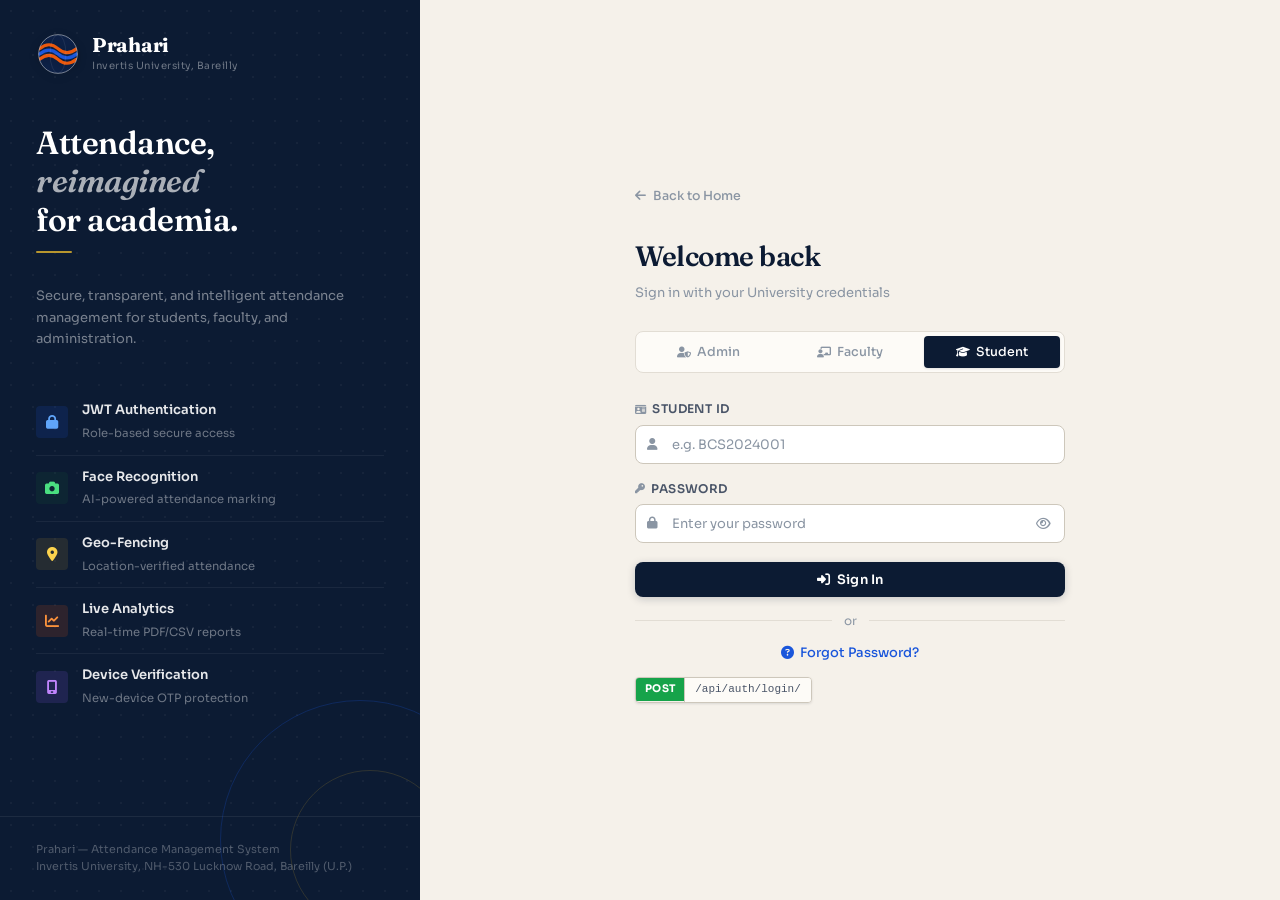
==== Frontend/admin.html @ 83390206 "updating student enroll subject" ====
<!DOCTYPE html>
<html lang="en">
<head>
<meta charset="UTF-8">
<meta name="viewport" content="width=device-width, initial-scale=1.0">
<title>Admin — Prahari | Invertis University</title>
<link rel="stylesheet" href="styles.css">
<link rel="stylesheet" href="https://cdnjs.cloudflare.com/ajax/libs/font-awesome/6.5.1/css/all.min.css">
<style>
/* ── Action buttons in table ── */
.act-btn{padding:5px 10px;border-radius:5px;font-size:11.5px;font-family:'Sora',sans-serif;font-weight:600;cursor:pointer;display:inline-flex;align-items:center;gap:4px;border:1px solid transparent;transition:all .15s;}
.act-view {background:#EFF6FF;color:#1A56DB;border-color:#BFDBFE;}
.act-view:hover{background:#DBEAFE;}
.act-edit {background:#F0FDF4;color:#166534;border-color:#BBF7D0;}
.act-edit:hover{background:#DCFCE7;}
.act-del  {background:#FEF2F2;color:#C53030;border-color:#FECACA;}
.act-del:hover{background:#FEE2E2;}
.acts{display:flex;gap:5px;white-space:nowrap;}

/* ── Modal overlay ── */
.modal-overlay{position:fixed;inset:0;background:rgba(12,27,51,.45);backdrop-filter:blur(4px);z-index:1000;display:none;align-items:center;justify-content:center;padding:20px;animation:mo-in .2s ease;}
.modal-overlay.open{display:flex;}
@keyframes mo-in{from{opacity:0;}to{opacity:1;}}
.modal{background:#fff;border-radius:16px;width:100%;max-width:560px;max-height:88vh;overflow-y:auto;box-shadow:0 24px 80px rgba(12,27,51,.2);animation:m-in .25s cubic-bezier(.16,1,.3,1);}
@keyframes m-in{from{opacity:0;transform:scale(.94) translateY(12px);}to{opacity:1;transform:none;}}
.modal-head{padding:20px 24px 16px;border-bottom:1px solid #E2DDD4;display:flex;align-items:center;justify-content:space-between;position:sticky;top:0;background:#fff;z-index:1;border-radius:16px 16px 0 0;}
.modal-title{font-family:'Fraunces',serif;font-size:18px;font-weight:600;color:#0C1B33;letter-spacing:-.3px;display:flex;align-items:center;gap:8px;}
.modal-title i{font-size:15px;}
.modal-close{width:32px;height:32px;border-radius:50%;border:none;background:#F1F5F9;cursor:pointer;display:flex;align-items:center;justify-content:center;color:#64748B;font-size:13px;transition:all .15s;}
.modal-close:hover{background:#E2E8F0;color:#0C1B33;}
.modal-body{padding:20px 24px 24px;}

/* View info grid */
.info-grid{display:grid;grid-template-columns:1fr 1fr;gap:0;}
.info-field{padding:11px 0;border-bottom:1px solid #F1F5F9;}
.info-field:nth-child(odd){padding-right:16px;}
.info-field:nth-last-child(-n+2){border-bottom:none;}
.info-label{font-size:10.5px;text-transform:uppercase;letter-spacing:.5px;color:#8A95A3;font-weight:600;margin-bottom:3px;}
.info-value{font-size:13.5px;color:#0C1B33;font-weight:500;}

/* Edit form inside modal */
.modal .form-group{margin-bottom:13px;}
.modal label{font-size:11.5px;text-transform:uppercase;letter-spacing:.4px;color:#64748B;font-weight:600;margin-bottom:5px;display:flex;align-items:center;gap:5px;}
.modal label i{font-size:10px;color:#8A95A3;}
.modal input,.modal select,.modal textarea{width:100%;padding:9px 12px;border:1.5px solid #E2DDD4;border-radius:7px;font-family:'Sora',sans-serif;font-size:13px;color:#0C1B33;outline:none;transition:border-color .15s;}
.modal input:focus,.modal select:focus{border-color:#1A56DB;box-shadow:0 0 0 3px rgba(26,86,219,.07);}
.modal-footer{padding:14px 24px 20px;border-top:1px solid #E2DDD4;display:flex;justify-content:flex-end;gap:10px;}

/* Delete confirm modal */
.del-ico{width:52px;height:52px;border-radius:50%;background:#FEF2F2;display:flex;align-items:center;justify-content:center;font-size:22px;color:#C53030;margin:0 auto 14px;}

.pw-wrap { position:relative; display:flex; align-items:center; }
.pw-wrap input { flex:1; padding-right:40px !important; }
.pw-toggle {
  position:absolute; right:0; top:0; bottom:0;
  width:38px; border:none; background:transparent;
  cursor:pointer; color:#8A95A3; font-size:13px;
  display:flex; align-items:center; justify-content:center;
  transition:color .15s; border-radius:0 7px 7px 0;
}
.pw-toggle:hover { color:#1A56DB; background:rgba(26,86,219,.05); }
</style>

<style>
/* Teacher picker dropdown */
.teacher-picker-wrap { position:relative; }
.teacher-picker-wrap input { width:100%; }
.teacher-dropdown {
  position:absolute; top:calc(100% + 4px); left:0; right:0; z-index:9999;
  background:#fff; border:1.5px solid #1A56DB; border-radius:10px;
  box-shadow:0 8px 32px rgba(15,37,87,.18); max-height:240px;
  overflow-y:auto; display:none;
}
.teacher-dropdown.open { display:block; }
.teacher-dd-item {
  padding:10px 14px; cursor:pointer; display:flex; align-items:center;
  gap:10px; border-bottom:1px solid #F1F5F9; transition:background .12s;
}
.teacher-dd-item:last-child { border-bottom:none; }
.teacher-dd-item:hover { background:#EFF6FF; }
.teacher-dd-emp { font-size:10.5px; font-weight:700; color:#1A56DB;
  background:#EFF6FF; padding:2px 7px; border-radius:5px; white-space:nowrap; }
.teacher-dd-name { font-size:13px; font-weight:600; color:#0C1B33; }
.teacher-dd-dept { font-size:11px; color:#8A95A3; margin-top:1px; }
.teacher-dd-empty { padding:14px; text-align:center; font-size:12px; color:#8A95A3; }
.teacher-dd-search {
  padding:8px 12px; border-bottom:1.5px solid #E2E8F0; position:sticky; top:0; background:#fff;
}
.teacher-dd-search input {
  width:100%; padding:6px 10px; border:1.5px solid #E2E8F0; border-radius:6px;
  font-size:12px; outline:none; font-family:'Sora',sans-serif;
}
</style>
</head>
<body>
<div id="toast-container"></div>

<!-- ══════════ MODALS ══════════ -->

<!-- Student View Modal -->
<div class="modal-overlay" id="m-student-view">
  <div class="modal">
    <div class="modal-head">
      <div class="modal-title" style="color:#1A56DB;"><i class="fa-solid fa-graduation-cap"></i> Student Details</div>
      <button class="modal-close" onclick="closeModal('m-student-view')"><i class="fa-solid fa-xmark"></i></button>
    </div>
    <div class="modal-body">
      <div class="info-grid" id="sv-body"></div>
    </div>
  </div>
</div>

<!-- Student Edit Modal -->
<div class="modal-overlay" id="m-student-edit">
  <div class="modal" style="max-width:640px;">
    <div class="modal-head">
      <div class="modal-title" style="color:#166534;"><i class="fa-solid fa-pen-to-square"></i> Edit Student — <span id="se-id-display" style="font-family:'Sora',sans-serif;font-size:13px;font-weight:600;color:#64748B;"></span></div>
      <button class="modal-close" onclick="closeModal('m-student-edit')"><i class="fa-solid fa-xmark"></i></button>
    </div>
    <div class="modal-body">
      <input type="hidden" id="se-id">

      <!-- Section: Account -->
      <div style="font-size:10.5px;font-weight:700;text-transform:uppercase;letter-spacing:.8px;color:#8A95A3;margin-bottom:10px;padding-bottom:7px;border-bottom:1px solid #F1F5F9;display:flex;align-items:center;gap:7px;">
        <i class="fa-solid fa-lock" style="color:#1A56DB;"></i> Account Credentials
      </div>
      <div style="display:grid;grid-template-columns:1fr 1fr;gap:12px;margin-bottom:20px;">
        <div class="form-group" style="margin:0;">
          <label><i class="fa-solid fa-id-badge"></i> Student ID <span style="color:#C53030;font-size:10px;">(read-only)</span></label>
          <input type="text" id="se-sid-disp" disabled style="background:#F8F9FA;color:#8A95A3;cursor:not-allowed;">
        </div>
        <div class="form-group" style="margin:0;">
          <label><i class="fa-solid fa-key"></i> New Password <span style="color:#8A95A3;font-size:10px;">(leave blank to keep)</span></label>
          <div class="pw-wrap" id="pww-se-password"><input type="password" id="se-password" placeholder="Enter new password to change"><button type="button" class="pw-toggle" onclick="togglePw('se-password')" tabindex="-1" title="Show/hide password"><i class="fa-solid fa-eye" id="pwi-se-password"></i></button></div>
        </div>
        <div class="form-group" style="margin:0;">
          <label><i class="fa-solid fa-hashtag"></i> Enrollment Number <span style="font-size:10px;color:#8A95A3;font-weight:400;">(auto)</span></label>
          <input type="text" id="se-enroll" readonly style="background:#F1F5F9;color:#64748B;cursor:not-allowed;border-color:#E2E8F0;" title="Yeh field auto-generate hoti hai — edit nahi kar sakte">
        </div>
        <div class="form-group" style="margin:0;">
          <label><i class="fa-solid fa-list-ol"></i> Roll Number <span style="font-size:10px;color:#8A95A3;font-weight:400;">(auto)</span></label>
          <input type="text" id="se-roll" readonly style="background:#F1F5F9;color:#64748B;cursor:not-allowed;border-color:#E2E8F0;" title="Yeh field auto-generate hoti hai — edit nahi kar sakte">
        </div>
      </div>

      <!-- Section: Personal Info -->
      <div style="font-size:10.5px;font-weight:700;text-transform:uppercase;letter-spacing:.8px;color:#8A95A3;margin-bottom:10px;padding-bottom:7px;border-bottom:1px solid #F1F5F9;display:flex;align-items:center;gap:7px;">
        <i class="fa-solid fa-user" style="color:#1A56DB;"></i> Personal Information
      </div>
      <div style="display:grid;grid-template-columns:1fr 1fr;gap:12px;margin-bottom:20px;">
        <div class="form-group" style="margin:0;grid-column:1/-1;">
          <label><i class="fa-solid fa-user"></i> Full Name</label>
          <input type="text" id="se-name">
        </div>
        <div class="form-group" style="margin:0;">
          <label><i class="fa-solid fa-cake-candles"></i> Date of Birth</label>
          <input type="date" id="se-dob">
        </div>
        <div class="form-group" style="margin:0;">
          <label><i class="fa-solid fa-venus-mars"></i> Gender</label>
          <select id="se-gender">
            <option value="M">Male</option>
            <option value="F">Female</option>
            <option value="O">Other</option>
          </select>
        </div>
        <div class="form-group" style="margin:0;">
          <label><i class="fa-solid fa-phone"></i> Mobile Number</label>
          <input type="text" id="se-mobile">
        </div>
        <div class="form-group" style="margin:0;">
          <label><i class="fa-solid fa-envelope"></i> Email Address</label>
          <input type="email" id="se-email">
        </div>
        <div class="form-group" style="margin:0;">
          <label><i class="fa-solid fa-map-location-dot"></i> Domicile State</label>
          <select id="se-state">
            <option value="">Select State</option>
            <option value="Andhra Pradesh">Andhra Pradesh</option>
            <option value="Arunachal Pradesh">Arunachal Pradesh</option>
            <option value="Assam">Assam</option>
            <option value="Bihar">Bihar</option>
            <option value="Chhattisgarh">Chhattisgarh</option>
            <option value="Goa">Goa</option>
            <option value="Gujarat">Gujarat</option>
            <option value="Haryana">Haryana</option>
            <option value="Himachal Pradesh">Himachal Pradesh</option>
            <option value="Jharkhand">Jharkhand</option>
            <option value="Karnataka">Karnataka</option>
            <option value="Kerala">Kerala</option>
            <option value="Madhya Pradesh">Madhya Pradesh</option>
            <option value="Maharashtra">Maharashtra</option>
            <option value="Manipur">Manipur</option>
            <option value="Meghalaya">Meghalaya</option>
            <option value="Mizoram">Mizoram</option>
            <option value="Nagaland">Nagaland</option>
            <option value="Odisha">Odisha</option>
            <option value="Punjab">Punjab</option>
            <option value="Rajasthan">Rajasthan</option>
            <option value="Sikkim">Sikkim</option>
            <option value="Tamil Nadu">Tamil Nadu</option>
            <option value="Telangana">Telangana</option>
            <option value="Tripura">Tripura</option>
            <option value="Uttar Pradesh">Uttar Pradesh</option>
            <option value="Uttarakhand">Uttarakhand</option>
            <option value="West Bengal">West Bengal</option>
            <option value="Andaman and Nicobar Islands">Andaman &amp; Nicobar Islands</option>
            <option value="Chandigarh">Chandigarh</option>
            <option value="Dadra and Nagar Haveli">Dadra &amp; Nagar Haveli</option>
            <option value="Daman and Diu">Daman &amp; Diu</option>
            <option value="Delhi">Delhi (NCT)</option>
            <option value="Jammu and Kashmir">Jammu &amp; Kashmir</option>
            <option value="Ladakh">Ladakh</option>
            <option value="Lakshadweep">Lakshadweep</option>
            <option value="Puducherry">Puducherry</option>
          </select>
        </div>
        <div class="form-group" style="margin:0;grid-column:1/-1;">
          <label><i class="fa-solid fa-location-dot"></i> Permanent Address</label>
          <input type="text" id="se-address" placeholder="e.g. 12, Civil Lines">
        </div>
        <div class="form-group" style="margin:0;">
          <label><i class="fa-solid fa-city"></i> Place / City</label>
          <input type="text" id="se-place" placeholder="e.g. Bareilly">
        </div>
        <div class="form-group" style="margin:0;">
          <label><i class="fa-solid fa-signs-post"></i> Pincode</label>
          <input type="text" id="se-pincode" placeholder="e.g. 243001" maxlength="6">
        </div>
      </div>

      <!-- Section: Academic Info -->
      <div style="font-size:10.5px;font-weight:700;text-transform:uppercase;letter-spacing:.8px;color:#8A95A3;margin-bottom:10px;padding-bottom:7px;border-bottom:1px solid #F1F5F9;display:flex;align-items:center;gap:7px;">
        <i class="fa-solid fa-graduation-cap" style="color:#1A56DB;"></i> Academic Information
      </div>
      <div style="display:grid;grid-template-columns:1fr 1fr;gap:12px;margin-bottom:20px;">
        <div class="form-group" style="margin:0;">
          <label><i class="fa-solid fa-building-columns"></i> Branch</label>
          <select id="se-branch"><option value="">Select Branch</option></select>
        </div>
        <div class="form-group" style="margin:0;">
          <label><i class="fa-solid fa-calendar-days"></i> Academic Year</label>
          <input type="text" id="se-year" placeholder="e.g. 2025-2026">
        </div>
        <div class="form-group" style="margin:0;">
          <label><i class="fa-solid fa-users-rectangle"></i> Section</label>
          <select id="se-section">
            <option value="">Select Section</option>
            <option value="A">Section A</option>
            <option value="B">Section B</option>
            <option value="C">Section C</option>
            <option value="D">Section D</option>
          </select>
        </div>
        <div class="form-group" style="margin:0;">
          <label><i class="fa-solid fa-layer-group"></i> Current Semester</label>
          <select id="se-semester">
            <option value="">Select</option>
            <option value="1">Semester 1</option><option value="2">Semester 2</option>
            <option value="3">Semester 3</option><option value="4">Semester 4</option>
            <option value="5">Semester 5</option><option value="6">Semester 6</option>
            <option value="7">Semester 7</option><option value="8">Semester 8</option>
          </select>
        </div>
        <div class="form-group" style="margin:0;">
          <label><i class="fa-regular fa-calendar-check"></i> Date of Joining</label>
          <input type="date" id="se-doj">
        </div>

      </div>

      <!-- Section: Parent / Family Details -->
      <div style="font-size:10.5px;font-weight:700;text-transform:uppercase;letter-spacing:.8px;color:#8A95A3;margin-bottom:10px;padding-bottom:7px;border-bottom:1px solid #F1F5F9;display:flex;align-items:center;gap:7px;">
        <i class="fa-solid fa-house-user" style="color:#1A56DB;"></i> Parent &amp; Family Details
      </div>
      <div style="display:grid;grid-template-columns:1fr 1fr;gap:12px;">
        <div class="form-group" style="margin:0;">
          <label><i class="fa-solid fa-person"></i> Father's Name</label>
          <input type="text" id="se-father-name" placeholder="Father's full name">
        </div>
        <div class="form-group" style="margin:0;">
          <label><i class="fa-solid fa-phone"></i> Father's Mobile</label>
          <input type="text" id="se-father-mobile" placeholder="Father's contact number">
        </div>
        <div class="form-group" style="margin:0;">
          <label><i class="fa-solid fa-person-dress"></i> Mother's Name</label>
          <input type="text" id="se-mother-name" placeholder="Mother's full name">
        </div>
        <div class="form-group" style="margin:0;">
          <label><i class="fa-solid fa-phone"></i> Mother's Mobile</label>
          <input type="text" id="se-mother-mobile" placeholder="Mother's contact number">
        </div>
        <div class="form-group" style="margin:0;">
          <label><i class="fa-solid fa-briefcase"></i> Father's Occupation</label>
          <input type="text" id="se-father-occupation" placeholder="e.g. Business, Govt. Service">
        </div>
        <div class="form-group" style="margin:0;">
          <label><i class="fa-solid fa-envelope"></i> Parent's Email</label>
          <input type="email" id="se-parent-email" placeholder="For notifications">
        </div>
        <div class="form-group" style="margin:0;grid-column:1/-1;">
          <label><i class="fa-solid fa-location-dot"></i> Permanent Address</label>
          <textarea id="se-permanent-address" rows="2" placeholder="Village/City, District, State, PIN"></textarea>
        </div>
      </div>
    </div>
    <div class="modal-footer">
      <button class="btn btn-outline btn-sm" onclick="closeModal('m-student-edit')"><i class="fa-solid fa-xmark"></i> Cancel</button>
      <button class="btn btn-success btn-sm" onclick="saveStudent()"><i class="fa-solid fa-floppy-disk"></i> Save All Changes</button>
    </div>
  </div>
</div>

<!-- Student Delete Confirm -->
<div class="modal-overlay" id="m-student-del">
  <div class="modal" style="max-width:400px;">
    <div class="modal-head">
      <div class="modal-title" style="color:#C53030;"><i class="fa-solid fa-triangle-exclamation"></i> Confirm Delete</div>
      <button class="modal-close" onclick="closeModal('m-student-del')"><i class="fa-solid fa-xmark"></i></button>
    </div>
    <div class="modal-body" style="text-align:center;">
      <div class="del-ico"><i class="fa-solid fa-trash"></i></div>
      <p style="font-size:14px;font-weight:600;color:#0C1B33;margin-bottom:6px;">Delete this student?</p>
      <p style="font-size:13px;color:#64748B;" id="sd-name-lbl">—</p>
      <p style="font-size:12px;color:#8A95A3;margin-top:8px;">This action cannot be undone. All attendance records for this student will also be removed.</p>
    </div>
    <div class="modal-footer">
      <button class="btn btn-outline btn-sm" onclick="closeModal('m-student-del')"><i class="fa-solid fa-xmark"></i> Cancel</button>
      <button class="btn btn-sm" style="background:#C53030;color:#fff;" onclick="confirmDeleteStudent()"><i class="fa-solid fa-trash"></i> Delete Student</button>
    </div>
  </div>
</div>

<!-- Teacher View Modal -->
<div class="modal-overlay" id="m-teacher-view">
  <div class="modal">
    <div class="modal-head">
      <div class="modal-title" style="color:#1A56DB;"><i class="fa-solid fa-chalkboard-user"></i> Faculty Details</div>
      <button class="modal-close" onclick="closeModal('m-teacher-view')"><i class="fa-solid fa-xmark"></i></button>
    </div>
    <div class="modal-body">
      <div class="info-grid" id="tv-body"></div>
    </div>
  </div>
</div>

<!-- Teacher Edit Modal -->
<div class="modal-overlay" id="m-teacher-edit">
  <div class="modal">
    <div class="modal-head">
      <div class="modal-title" style="color:#166534;"><i class="fa-solid fa-pen-to-square"></i> Edit Faculty</div>
      <button class="modal-close" onclick="closeModal('m-teacher-edit')"><i class="fa-solid fa-xmark"></i></button>
    </div>
    <div class="modal-body">
      <input type="hidden" id="te-id">
      <div style="display:grid;grid-template-columns:1fr 1fr;gap:12px;">
        <div class="form-group" style="margin:0;"><label><i class="fa-solid fa-user"></i> Full Name</label><input type="text" id="te-name"></div>
        <div class="form-group" style="margin:0;"><label><i class="fa-solid fa-envelope"></i> Email</label><input type="email" id="te-email"></div>
        <div class="form-group" style="margin:0;"><label><i class="fa-solid fa-phone"></i> Mobile</label><input type="text" id="te-mobile"></div>
        <div class="form-group" style="margin:0;"><label><i class="fa-solid fa-building"></i> Department</label><select id="te-dept">
        <option value="">Select Department</option>
        <option value="Computer Science & Engineering">Computer Science & Engineering</option>
        <option value="Information Technology">Information Technology</option>
        <option value="Electronics & Communication Engineering">Electronics & Communication Engineering</option>
        <option value="Electrical Engineering">Electrical Engineering</option>
        <option value="Mechanical Engineering">Mechanical Engineering</option>
        <option value="Civil Engineering">Civil Engineering</option>
        <option value="Applied Sciences & Humanities">Applied Sciences & Humanities</option>
        <option value="Mathematics">Mathematics</option>
        <option value="Physics">Physics</option>
        <option value="Chemistry">Chemistry</option>
        <option value="Management Studies (MBA)">Management Studies (MBA)</option>
        <option value="Commerce (B.Com)">Commerce (B.Com)</option>
        <option value="Law">Law</option>
        <option value="Pharmacy">Pharmacy</option>
        <option value="Agriculture">Agriculture</option>
</select></div>
        <div class="form-group" style="margin:0;"><label><i class="fa-solid fa-briefcase"></i> Designation</label><select id="te-desig">
        <option value="">Select Designation</option>
        <option value="Professor">Professor</option>
        <option value="Associate Professor">Associate Professor</option>
        <option value="Assistant Professor">Assistant Professor</option>
        <option value="Senior Lecturer">Senior Lecturer</option>
        <option value="Lecturer">Lecturer</option>
        <option value="Lab Instructor">Lab Instructor</option>
        <option value="Teaching Assistant">Teaching Assistant</option>
        <option value="Head of Department">Head of Department</option>
        <option value="Dean">Dean</option>
        <option value="Director">Director</option>
        <option value="Visiting Faculty">Visiting Faculty</option>
</select></div>
      </div>
    </div>
    <div class="modal-footer">
      <button class="btn btn-outline btn-sm" onclick="closeModal('m-teacher-edit')"><i class="fa-solid fa-xmark"></i> Cancel</button>
      <button class="btn btn-success btn-sm" onclick="saveTeacher()"><i class="fa-solid fa-floppy-disk"></i> Save Changes</button>
    </div>
  </div>
</div>

<!-- Teacher Delete Confirm -->
<div class="modal-overlay" id="m-teacher-del">
  <div class="modal" style="max-width:400px;">
    <div class="modal-head">
      <div class="modal-title" style="color:#C53030;"><i class="fa-solid fa-triangle-exclamation"></i> Confirm Delete</div>
      <button class="modal-close" onclick="closeModal('m-teacher-del')"><i class="fa-solid fa-xmark"></i></button>
    </div>
    <div class="modal-body" style="text-align:center;">
      <div class="del-ico"><i class="fa-solid fa-trash"></i></div>
      <p style="font-size:14px;font-weight:600;color:#0C1B33;margin-bottom:6px;">Delete this faculty member?</p>
      <p style="font-size:13px;color:#64748B;" id="td-name-lbl">—</p>
      <p style="font-size:12px;color:#8A95A3;margin-top:8px;">This will permanently remove the faculty account and all associated data.</p>
    </div>
    <div class="modal-footer">
      <button class="btn btn-outline btn-sm" onclick="closeModal('m-teacher-del')"><i class="fa-solid fa-xmark"></i> Cancel</button>
      <button class="btn btn-sm" style="background:#C53030;color:#fff;" onclick="confirmDeleteTeacher()"><i class="fa-solid fa-trash"></i> Delete Faculty</button>
    </div>
  </div>
</div>

<!-- Subject View Modal -->
<div class="modal-overlay" id="m-subject-view">
  <div class="modal">
    <div class="modal-head">
      <div class="modal-title" style="color:#1A56DB;"><i class="fa-solid fa-book"></i> Subject Details</div>
      <button class="modal-close" onclick="closeModal('m-subject-view')"><i class="fa-solid fa-xmark"></i></button>
    </div>
    <div class="modal-body">
      <div class="info-grid" id="subv-body"></div>
    </div>
  </div>
</div>

<!-- Subject Edit Modal -->
<div class="modal-overlay" id="m-subject-edit">
  <div class="modal" style="max-width:520px;">
    <div class="modal-head">
      <div class="modal-title" style="color:#166534;">
        <i class="fa-solid fa-pen-to-square"></i> Edit Subject
        <span id="sube-code-disp" style="font-family:'Sora',sans-serif;font-size:12px;font-weight:700;color:#fff;background:#166534;padding:2px 9px;border-radius:20px;margin-left:4px;"></span>
      </div>
      <button class="modal-close" onclick="closeModal('m-subject-edit')"><i class="fa-solid fa-xmark"></i></button>
    </div>
    <div class="modal-body">
      <input type="hidden" id="sube-code">

      <div class="form-group">
        <label><i class="fa-solid fa-book"></i> Subject Name</label>
        <input type="text" id="sube-name" placeholder="e.g. Data Structures">
      </div>

      <div style="display:grid;grid-template-columns:1fr 1fr;gap:14px;margin-bottom:13px;">
        <div class="form-group" style="margin:0;">
          <label><i class="fa-solid fa-tag"></i> Subject Type</label>
          <select id="sube-type">
            <option value="">-- Select --</option>
            <option value="theory">Theory</option>
            <option value="practical">Practical</option>
            <option value="tutorial">Tutorial</option>
          </select>
        </div>
        <div class="form-group" style="margin:0;">
          <label><i class="fa-solid fa-layer-group"></i> Classification</label>
          <select id="sube-class">
            <option value="">-- Select --</option>
            <option value="core">Core</option>
            <option value="elective">Elective</option>
            <option value="lab">Lab / Practical</option>
            <option value="theory">Theory</option>
          </select>
        </div>
      </div>

      <div class="form-group">
        <label><i class="fa-solid fa-star"></i> Credits</label>
        <input type="number" id="sube-credit" min="1" max="10" placeholder="e.g. 4" style="max-width:140px;">
      </div>

      <div class="form-group" style="margin-bottom:4px;">
        <label><i class="fa-solid fa-chalkboard-user"></i> Assigned Teacher</label>
        <div class="teacher-picker-wrap" id="sube-teacher-wrap">
          <input type="text" id="sube-teacher" placeholder="Click to select teacher…"
            readonly style="cursor:pointer;background:#FAFBFF;border-color:#C7D7FD;"
            onclick="openTeacherPicker('sube-teacher','sube-teacher-dd')"
            title="Click to choose teacher from list">
          <div class="teacher-dropdown" id="sube-teacher-dd"></div>
        </div>
      </div>

    </div>
    <div class="modal-footer">
      <button class="btn btn-outline btn-sm" onclick="closeModal('m-subject-edit')"><i class="fa-solid fa-xmark"></i> Cancel</button>
      <button class="btn btn-success btn-sm" onclick="saveSubject()"><i class="fa-solid fa-floppy-disk"></i> Save Changes</button>
    </div>
  </div>
</div>

<!-- Subject Delete Confirm -->
<div class="modal-overlay" id="m-subject-del">
  <div class="modal" style="max-width:400px;">
    <div class="modal-head">
      <div class="modal-title" style="color:#C53030;"><i class="fa-solid fa-triangle-exclamation"></i> Confirm Delete</div>
      <button class="modal-close" onclick="closeModal('m-subject-del')"><i class="fa-solid fa-xmark"></i></button>
    </div>
    <div class="modal-body" style="text-align:center;">
      <div class="del-ico"><i class="fa-solid fa-trash"></i></div>
      <p style="font-size:14px;font-weight:600;color:#0C1B33;margin-bottom:6px;">Delete this subject?</p>
      <p style="font-size:13px;color:#64748B;" id="subd-name-lbl">—</p>
      <p style="font-size:12px;color:#8A95A3;margin-top:8px;">All attendance sessions linked to this subject will also be removed.</p>
    </div>
    <div class="modal-footer">
      <button class="btn btn-outline btn-sm" onclick="closeModal('m-subject-del')"><i class="fa-solid fa-xmark"></i> Cancel</button>
      <button class="btn btn-sm" style="background:#C53030;color:#fff;" onclick="confirmDeleteSubject()"><i class="fa-solid fa-trash"></i> Delete Subject</button>
    </div>
  </div>
</div>

<div class="app">
  <!-- Sidebar -->
  <aside class="sidebar">
    <div class="sb-head">
      <div class="sb-brand">
        <svg class="iu-globe" viewBox="0 0 100 100" xmlns="http://www.w3.org/2000/svg">
          <defs><clipPath id="g"><circle cx="50" cy="50" r="44"/></clipPath></defs>
          <circle cx="50" cy="50" r="44" fill="#1A56DB" opacity="0.15"/>
          <path d="M8,38 Q30,20 50,38 Q70,56 92,38" fill="none" stroke="#EA580C" stroke-width="8" stroke-linecap="round" clip-path="url(#g)"/>
          <path d="M8,50 Q30,32 50,50 Q70,68 92,50" fill="none" stroke="#fff" stroke-width="7" opacity="0.5" stroke-linecap="round" clip-path="url(#g)"/>
          <path d="M8,62 Q30,44 50,62 Q70,80 92,62" fill="none" stroke="#EA580C" stroke-width="8" stroke-linecap="round" clip-path="url(#g)"/>
          <circle cx="50" cy="50" r="44" fill="none" stroke="rgba(255,255,255,0.4)" stroke-width="2"/>
        </svg>
        <div><div class="sb-brand-name">Prahari</div><div class="sb-brand-sub">Invertis University</div></div>
      </div>
    </div>
    <div class="sb-user">
      <div class="sb-user-name" id="sb-name">Administrator</div>
      <div class="sb-user-role"><i class="fa-solid fa-circle" style="color:#FCD34D;"></i> Admin Control Panel</div>
    </div>
    <nav style="flex:1;">
      <div class="nav-section">Overview</div>
      <button class="nav-item active" onclick="go('overview',this)"><i class="fa-solid fa-house"></i> Dashboard</button>
      <div class="nav-section">Management</div>
      <button class="nav-item" onclick="go('students',this)"><i class="fa-solid fa-graduation-cap"></i> Students</button>
      <button class="nav-item" onclick="go('teachers',this)"><i class="fa-solid fa-chalkboard-user"></i> Faculty</button>
      <button class="nav-item" onclick="go('subjects',this)"><i class="fa-solid fa-book"></i> Subjects</button>
      <button class="nav-item" onclick="go('branches',this)"><i class="fa-solid fa-building-columns"></i> Branches</button>
      <button class="nav-item" onclick="go('enrollment',this);initEnrollment()"><i class="fa-solid fa-user-plus"></i> Course Enrollment</button>
      <div class="nav-section">Reports</div>
      <button class="nav-item" onclick="go('analytics',this)"><i class="fa-solid fa-chart-bar"></i> Analytics</button>
      <button class="nav-item" onclick="go('att-requests',this)"><i class="fa-solid fa-clipboard-list"></i> Att. Requests</button>
      <button class="nav-item" onclick="go('leaves',this)"><i class="fa-solid fa-file-signature"></i> Leave Requests</button>
      <button class="nav-item" onclick="go('att-edit',this)"><i class="fa-solid fa-pen-to-square"></i> Edit Attendance</button>
      <button class="nav-item" onclick="go('notify',this)"><i class="fa-solid fa-bell"></i> Notify Parents</button>
      <button class="nav-item" onclick="go('devices',this)"><i class="fa-solid fa-mobile-screen"></i> Devices</button>
    </nav>
    <div class="sb-footer">
      <button class="btn-logout" onclick="logout()"><i class="fa-solid fa-right-from-bracket"></i> Sign Out</button>
    </div>
  </aside>

  <!-- Main -->
  <main class="main">

    <!-- Overview -->
    <div id="sec-overview" class="section active">
      <div class="page-header">
        <h1 class="page-title">Admin Dashboard <span class="page-title-rule"></span></h1>
        <p class="page-sub">Invertis University — Prahari System Overview</p>
      </div>
      <div class="stats-grid" id="overview-stats">
        <div class="loader" style="grid-column:1/-1;"><i class="fa-solid fa-spinner fa-spin"></i> Loading…</div>
      </div>
      <div class="card">
        <div class="card-title"><div class="card-title-left"><i class="fa-solid fa-plug"></i> System API Endpoints</div></div>
        <div class="endpoints-grid">
          <div class="api-tag" style="margin:0;"><span class="api-method" style="background:var(--blue);">GET</span><span class="api-ep">/api/auth/students/</span></div>
          <div class="api-tag" style="margin:0;"><span class="api-method" style="background:var(--blue);">GET</span><span class="api-ep">/api/auth/teachers/</span></div>
          <div class="api-tag" style="margin:0;"><span class="api-method" style="background:var(--blue);">GET</span><span class="api-ep">/api/academics/subjects/</span></div>
          <div class="api-tag" style="margin:0;"><span class="api-method" style="background:var(--blue);">GET</span><span class="api-ep">/api/auth/branches/</span></div>
          <div class="api-tag" style="margin:0;"><span class="api-method" style="background:var(--blue);">GET</span><span class="api-ep">/api/analytics/report/</span></div>
          <div class="api-tag" style="margin:0;"><span class="api-method" style="background:#16a34a;">POST</span><span class="api-ep">/api/attendance/face/register/</span></div>
          <div class="api-tag" style="margin:0;"><span class="api-method" style="background:#d97706;">PATCH</span><span class="api-ep">/api/attendance/edit/</span></div>
          <div class="api-tag" style="margin:0;"><span class="api-method" style="background:#16a34a;">POST</span><span class="api-ep">/api/auth/admin/device-reset/</span></div>
        </div>
      </div>
    </div>

    <!-- Students -->
    <div id="sec-students" class="section">
      <div class="page-header">
        <h1 class="page-title">Students <span class="page-title-rule"></span></h1>
        <p class="page-sub">Manage student registrations, profiles, and face enrolment</p>
      </div>
      <div class="tab-bar">
        <button class="tab-btn active" onclick="switchTab('students','list',this)"><i class="fa-solid fa-list"></i> Student List</button>
        <button class="tab-btn" onclick="switchTab('students','add',this)"><i class="fa-solid fa-user-plus"></i> Add Student</button>
        <button class="tab-btn" onclick="switchTab('students','face',this)"><i class="fa-solid fa-camera"></i> Face Registration</button>
      </div>

      <div id="students-tab-list" class="tab-content active">
        <div class="api-tag"><span class="api-method" style="background:var(--blue);">GET</span><span class="api-ep">/api/auth/students/</span></div>
        <div class="search-wrap">
          <i class="fa-solid fa-magnifying-glass"></i>
          <input class="search-input" id="student-search" placeholder="Search by name, enrollment or ID…" oninput="filterStudents()">
        </div>
        <div class="table-wrap">
          <div id="students-list"><div class="loader"><i class="fa-solid fa-spinner fa-spin"></i> Loading students…</div></div>
        </div>
      </div>

      <div id="students-tab-add" class="tab-content">
        <div class="api-tag"><span class="api-method" style="background:#16a34a;">POST</span><span class="api-ep">/api/auth/students/create/</span></div>
        <div class="card card-accent">
          <div class="card-title"><div class="card-title-left"><i class="fa-solid fa-user-plus"></i> Register New Student</div></div>
          <!-- Account -->
          <div style="font-size:10.5px;font-weight:700;text-transform:uppercase;letter-spacing:.8px;color:#8A95A3;margin-bottom:10px;padding-bottom:7px;border-bottom:1px solid var(--border);display:flex;align-items:center;gap:7px;"><i class="fa-solid fa-lock" style="color:var(--blue);"></i> Account Credentials</div>
          <div style="display:grid;grid-template-columns:1fr 1fr;gap:12px;margin-bottom:20px;">
            <div class="form-group" style="margin:0;"><label><i class="fa-solid fa-id-badge"></i> Student ID <span style="font-size:10px;color:#8A95A3;font-weight:400;">(auto)</span></label><input type="text" id="ns-id" placeholder="Branch & year select karein" readonly style="background:#F1F5F9;color:#64748B;cursor:not-allowed;border-color:#E2E8F0;" title="Yeh field auto-generate hoti hai — edit nahi kar sakte"></div>
            <div class="form-group" style="margin:0;"><label><i class="fa-solid fa-key"></i> Password *</label><div class="pw-wrap" id="pww-ns-pass"><input type="password" id="ns-pass" placeholder="Min 8 characters"><button type="button" class="pw-toggle" onclick="togglePw('ns-pass')" tabindex="-1" title="Show/hide password"><i class="fa-solid fa-eye" id="pwi-ns-pass"></i></button></div></div>
            <div class="form-group" style="margin:0;"><label><i class="fa-solid fa-hashtag"></i> Enrollment No. <span style="font-size:10px;color:#8A95A3;font-weight:400;">(auto)</span></label><input type="text" id="ns-enroll" readonly style="background:#F1F5F9;color:#64748B;cursor:not-allowed;border-color:#E2E8F0;" title="Yeh field auto-generate hoti hai — edit nahi kar sakte"></div>
            <div class="form-group" style="margin:0;"><label><i class="fa-solid fa-list-ol"></i> Roll Number <span style="font-size:10px;color:#8A95A3;font-weight:400;">(auto)</span></label><input type="text" id="ns-roll" readonly style="background:#F1F5F9;color:#64748B;cursor:not-allowed;border-color:#E2E8F0;" title="Yeh field auto-generate hoti hai — edit nahi kar sakte"></div>
          </div>
          <!-- Personal -->
          <div style="font-size:10.5px;font-weight:700;text-transform:uppercase;letter-spacing:.8px;color:#8A95A3;margin-bottom:10px;padding-bottom:7px;border-bottom:1px solid var(--border);display:flex;align-items:center;gap:7px;"><i class="fa-solid fa-user" style="color:var(--blue);"></i> Personal Information</div>
          <div style="display:grid;grid-template-columns:1fr 1fr;gap:12px;margin-bottom:20px;">
            <div class="form-group" style="margin:0;grid-column:1/-1;"><label><i class="fa-solid fa-user"></i> Full Name *</label><input type="text" id="ns-name"></div>
            <div class="form-group" style="margin:0;"><label><i class="fa-solid fa-cake-candles"></i> Date of Birth *</label><input type="date" id="ns-dob"></div>
            <div class="form-group" style="margin:0;"><label><i class="fa-solid fa-venus-mars"></i> Gender *</label>
              <select id="ns-gender"><option value="M">Male</option><option value="F">Female</option><option value="O">Other</option></select></div>
            <div class="form-group" style="margin:0;"><label><i class="fa-solid fa-phone"></i> Mobile *</label><input type="text" id="ns-mobile"></div>
            <div class="form-group" style="margin:0;"><label><i class="fa-solid fa-envelope"></i> Email</label><input type="email" id="ns-email"></div>
            <div class="form-group" style="margin:0;"><label><i class="fa-solid fa-map-location-dot"></i> Domicile State</label>
              <select id="ns-state">
            <option value="">Select State</option>
            <option value="Andhra Pradesh">Andhra Pradesh</option>
            <option value="Arunachal Pradesh">Arunachal Pradesh</option>
            <option value="Assam">Assam</option>
            <option value="Bihar">Bihar</option>
            <option value="Chhattisgarh">Chhattisgarh</option>
            <option value="Goa">Goa</option>
            <option value="Gujarat">Gujarat</option>
            <option value="Haryana">Haryana</option>
            <option value="Himachal Pradesh">Himachal Pradesh</option>
            <option value="Jharkhand">Jharkhand</option>
            <option value="Karnataka">Karnataka</option>
            <option value="Kerala">Kerala</option>
            <option value="Madhya Pradesh">Madhya Pradesh</option>
            <option value="Maharashtra">Maharashtra</option>
            <option value="Manipur">Manipur</option>
            <option value="Meghalaya">Meghalaya</option>
            <option value="Mizoram">Mizoram</option>
            <option value="Nagaland">Nagaland</option>
            <option value="Odisha">Odisha</option>
            <option value="Punjab">Punjab</option>
            <option value="Rajasthan">Rajasthan</option>
            <option value="Sikkim">Sikkim</option>
            <option value="Tamil Nadu">Tamil Nadu</option>
            <option value="Telangana">Telangana</option>
            <option value="Tripura">Tripura</option>
            <option value="Uttar Pradesh">Uttar Pradesh</option>
            <option value="Uttarakhand">Uttarakhand</option>
            <option value="West Bengal">West Bengal</option>
            <option value="Andaman and Nicobar Islands">Andaman &amp; Nicobar Islands</option>
            <option value="Chandigarh">Chandigarh</option>
            <option value="Dadra and Nagar Haveli">Dadra &amp; Nagar Haveli</option>
            <option value="Daman and Diu">Daman &amp; Diu</option>
            <option value="Delhi">Delhi (NCT)</option>
            <option value="Jammu and Kashmir">Jammu &amp; Kashmir</option>
            <option value="Ladakh">Ladakh</option>
            <option value="Lakshadweep">Lakshadweep</option>
            <option value="Puducherry">Puducherry</option>
              </select></div>
            <div class="form-group" style="margin:0;grid-column:1/-1;"><label><i class="fa-solid fa-location-dot"></i> Address</label><input type="text" id="ns-address" placeholder="Full address"></div>
          </div>
          <!-- Academic -->
          <div style="font-size:10.5px;font-weight:700;text-transform:uppercase;letter-spacing:.8px;color:#8A95A3;margin-bottom:10px;padding-bottom:7px;border-bottom:1px solid var(--border);display:flex;align-items:center;gap:7px;"><i class="fa-solid fa-graduation-cap" style="color:var(--blue);"></i> Academic Information</div>
          <div style="display:grid;grid-template-columns:1fr 1fr;gap:12px;margin-bottom:20px;">
            <div class="form-group" style="margin:0;"><label><i class="fa-solid fa-building-columns"></i> Branch *</label><select id="ns-branch" onchange="autoGenerateNumbers()"><option value="">Select Branch</option></select></div>
            <div class="form-group" style="margin:0;"><label><i class="fa-solid fa-calendar-days"></i> Academic Year *</label><input type="text" id="ns-year" placeholder="2025-2026"></div>
            <div class="form-group" style="margin:0;"><label><i class="fa-solid fa-users-rectangle"></i> Section *</label>
              <select id="ns-section" onchange="previewEnrollment()"><option value="">Select Section</option><option value="A">Section A</option><option value="B">Section B</option><option value="C">Section C</option><option value="D">Section D</option></select></div>
            <div class="form-group" style="margin:0;"><label><i class="fa-solid fa-layer-group"></i> Current Semester *</label>
              <select id="ns-semester" onchange="previewEnrollment()"><option value="">Select</option><option value="1">Semester 1</option><option value="2">Semester 2</option><option value="3">Semester 3</option><option value="4">Semester 4</option><option value="5">Semester 5</option><option value="6">Semester 6</option><option value="7">Semester 7</option><option value="8">Semester 8</option></select></div>
            <div class="form-group" style="margin:0;"><label><i class="fa-regular fa-calendar-check"></i> Date of Joining *</label><input type="date" id="ns-doj"></div>
          </div>

          <!-- Auto-Enrollment Preview -->
          <div id="enrollment-preview" style="display:none;margin-bottom:16px;padding:12px 14px;border-radius:10px;border:1px solid #bbf7d0;background:#f0fdf4;">
            <div style="font-size:12px;font-weight:700;color:#15803d;margin-bottom:6px;">
              <i class="fa-solid fa-circle-check"></i> Auto-Enrollment — Yeh subjects milenge:
            </div>
            <div id="enrollment-preview-list" style="font-size:12px;color:#166534;"></div>
          </div>
          <div id="enrollment-warning" style="display:none;margin-bottom:16px;padding:12px 14px;border-radius:10px;border:1px solid #fde68a;background:#fffbeb;">
            <div style="font-size:12px;font-weight:700;color:#92400e;">
              <i class="fa-solid fa-triangle-exclamation"></i> Koi Subject Nahi Mila
            </div>
            <div style="font-size:12px;color:#78350f;margin-top:4px;">
              Is branch+semester ke liye koi subject tagged nahi hai. Pehle <strong>Subjects</strong> mein subject add karo aur Branch+Semester set karo.
            </div>
          </div>
          <!-- Family -->
          <div style="font-size:10.5px;font-weight:700;text-transform:uppercase;letter-spacing:.8px;color:#8A95A3;margin-bottom:10px;padding-bottom:7px;border-bottom:1px solid var(--border);display:flex;align-items:center;gap:7px;"><i class="fa-solid fa-house-user" style="color:var(--blue);"></i> Parent &amp; Family Details</div>
          <div style="display:grid;grid-template-columns:1fr 1fr;gap:12px;">
            <div class="form-group" style="margin:0;"><label><i class="fa-solid fa-person"></i> Father's Name</label><input type="text" id="ns-father-name" placeholder="Father's full name"></div>
            <div class="form-group" style="margin:0;"><label><i class="fa-solid fa-phone"></i> Father's Mobile</label><input type="text" id="ns-father-mobile" placeholder="Father's contact"></div>
            <div class="form-group" style="margin:0;"><label><i class="fa-solid fa-person-dress"></i> Mother's Name</label><input type="text" id="ns-mother-name" placeholder="Mother's full name"></div>
            <div class="form-group" style="margin:0;"><label><i class="fa-solid fa-phone"></i> Mother's Mobile</label><input type="text" id="ns-mother-mobile" placeholder="Mother's contact"></div>
            <div class="form-group" style="margin:0;"><label><i class="fa-solid fa-briefcase"></i> Father's Occupation</label><input type="text" id="ns-father-occupation" placeholder="e.g. Business, Govt. Service"></div>
            <div class="form-group" style="margin:0;"><label><i class="fa-solid fa-envelope"></i> Parent's Email</label><input type="email" id="ns-parent-email" placeholder="For notifications"></div>
            <div class="form-group" style="margin:0;grid-column:1/-1;"><label><i class="fa-solid fa-location-dot"></i> Permanent Address</label><textarea id="ns-permanent-address" rows="2" placeholder="e.g. 12, Civil Lines, Near Post Office"></textarea></div>
            <div class="form-group" style="margin:0;"><label><i class="fa-solid fa-city"></i> Place / City</label><input type="text" id="ns-place" placeholder="e.g. Bareilly"></div>
            <div class="form-group" style="margin:0;"><label><i class="fa-solid fa-signs-post"></i> Pincode</label><input type="text" id="ns-pincode" placeholder="e.g. 243001" maxlength="6"></div>
          </div>
          <button class="btn btn-navy" style="margin-top:18px;" onclick="addStudent()"><i class="fa-solid fa-user-plus"></i> Register Student</button>
        </div>
      </div>

      <div id="students-tab-face" class="tab-content">
        <div class="api-tag"><span class="api-method" style="background:#16a34a;">POST</span><span class="api-ep">/api/attendance/face/register/</span></div>
        <div class="card card-accent">
          <div class="card-title"><div class="card-title-left"><i class="fa-solid fa-camera"></i> Register Face Photo</div></div>
          <div class="info-box blue mb-3"><i class="fa-solid fa-circle-info"></i><span>Upload a clear, front-facing photo of the student with good lighting. This will be used for face recognition attendance.</span></div>
          <div class="form-row">
            <div class="form-group" style="margin:0;"><label><i class="fa-solid fa-id-badge"></i> Student ID</label><input type="text" id="face-sid" placeholder="Student ID"></div>
            <div class="form-group" style="margin:0;"><label><i class="fa-solid fa-image"></i> Face Photo</label><input type="file" id="face-photo" accept="image/*"></div>
          </div>
          <button class="btn btn-navy" id="face-reg-btn" onclick="registerFace()"><i class="fa-solid fa-upload"></i> Upload &amp; Register Face</button>
          <div id="face-reg-loading" style="display:none;margin-top:12px;" class="info-box blue"><i class="fa-solid fa-spinner fa-spin"></i><span>Uploading photo and registering face… please wait.</span></div>
        </div>
      </div>
    </div>

    <!-- Faculty -->
    <div id="sec-teachers" class="section">
      <div class="page-header">
        <h1 class="page-title">Faculty <span class="page-title-rule"></span></h1>
        <p class="page-sub">Manage faculty accounts and profiles</p>
      </div>
      <div class="tab-bar">
        <button class="tab-btn active" onclick="switchTab('teachers','list',this)"><i class="fa-solid fa-list"></i> Faculty List</button>
        <button class="tab-btn" onclick="switchTab('teachers','add',this)"><i class="fa-solid fa-user-plus"></i> Add Faculty</button>
      </div>
      <div id="teachers-tab-list" class="tab-content active">
        <div class="api-tag"><span class="api-method" style="background:var(--blue);">GET</span><span class="api-ep">/api/auth/teachers/</span></div>
        <div class="table-wrap"><div id="teachers-list"><div class="loader"><i class="fa-solid fa-spinner fa-spin"></i> Loading…</div></div></div>
      </div>
      <div id="teachers-tab-add" class="tab-content">
        <div class="api-tag"><span class="api-method" style="background:#16a34a;">POST</span><span class="api-ep">/api/auth/teachers/create/</span></div>
        <div class="card card-accent">
          <div class="card-title"><div class="card-title-left"><i class="fa-solid fa-user-plus"></i> Add Faculty Member</div></div>
          <div class="form-row">
            <div class="form-group" style="margin:0;"><label><i class="fa-solid fa-id-badge"></i> Employee ID <span style="font-size:10px;color:#8A95A3;font-weight:400;">(auto)</span></label><input type="text" id="nt-id" placeholder="Department type karein" readonly style="background:#F1F5F9;color:#64748B;cursor:not-allowed;border-color:#E2E8F0;" title="Yeh field auto-generate hoti hai — edit nahi kar sakte"></div>
            <div class="form-group" style="margin:0;"><label><i class="fa-solid fa-key"></i> Password *</label><div class="pw-wrap" id="pww-nt-pass"><input type="password" id="nt-pass" placeholder="Min 8 characters"><button type="button" class="pw-toggle" onclick="togglePw('nt-pass')" tabindex="-1" title="Show/hide password"><i class="fa-solid fa-eye" id="pwi-nt-pass"></i></button></div></div>
            <div class="form-group" style="margin:0;"><label><i class="fa-solid fa-user"></i> Full Name *</label><input type="text" id="nt-name"></div>
            <div class="form-group" style="margin:0;"><label><i class="fa-solid fa-envelope"></i> Email *</label><input type="email" id="nt-email"></div>
            <div class="form-group" style="margin:0;"><label><i class="fa-solid fa-phone"></i> Mobile *</label><input type="text" id="nt-mobile"></div>
            <div class="form-group" style="margin:0;"><label><i class="fa-solid fa-building"></i> Department *</label><select id="nt-dept" onchange="autoGenerateEmployeeId()">
        <option value="">Select Department</option>
        <option value="Computer Science & Engineering">Computer Science & Engineering</option>
        <option value="Information Technology">Information Technology</option>
        <option value="Electronics & Communication Engineering">Electronics & Communication Engineering</option>
        <option value="Electrical Engineering">Electrical Engineering</option>
        <option value="Mechanical Engineering">Mechanical Engineering</option>
        <option value="Civil Engineering">Civil Engineering</option>
        <option value="Applied Sciences & Humanities">Applied Sciences & Humanities</option>
        <option value="Mathematics">Mathematics</option>
        <option value="Physics">Physics</option>
        <option value="Chemistry">Chemistry</option>
        <option value="Management Studies (MBA)">Management Studies (MBA)</option>
        <option value="Commerce (B.Com)">Commerce (B.Com)</option>
        <option value="Law">Law</option>
        <option value="Pharmacy">Pharmacy</option>
        <option value="Agriculture">Agriculture</option>
</select></div>
            <div class="form-group" style="margin:0;"><label><i class="fa-solid fa-briefcase"></i> Designation</label><select id="nt-desig">
        <option value="">Select Designation</option>
        <option value="Professor">Professor</option>
        <option value="Associate Professor">Associate Professor</option>
        <option value="Assistant Professor">Assistant Professor</option>
        <option value="Senior Lecturer">Senior Lecturer</option>
        <option value="Lecturer">Lecturer</option>
        <option value="Lab Instructor">Lab Instructor</option>
        <option value="Teaching Assistant">Teaching Assistant</option>
        <option value="Head of Department">Head of Department</option>
        <option value="Dean">Dean</option>
        <option value="Director">Director</option>
        <option value="Visiting Faculty">Visiting Faculty</option>
</select></div>
          </div>
          <button class="btn btn-navy" style="margin-top:4px;" onclick="addTeacher()"><i class="fa-solid fa-user-plus"></i> Add Faculty Member</button>
        </div>
      </div>
    </div>

    <!-- Subjects -->
    <div id="sec-subjects" class="section">
      <div class="page-header">
        <h1 class="page-title">Subjects <span class="page-title-rule"></span></h1>
        <p class="page-sub">Manage course subjects and assign faculty</p>
      </div>
      <div class="tab-bar">
        <button class="tab-btn active" onclick="switchTab('subjects','list',this)"><i class="fa-solid fa-list"></i> Subject List</button>
        <button class="tab-btn" onclick="switchTab('subjects','add',this)"><i class="fa-solid fa-plus"></i> Add Subject</button>
      </div>

      <!-- Subject List Tab -->
      <div id="subjects-tab-list" class="tab-content active">
        <div class="api-tag"><span class="api-method" style="background:var(--blue);">GET</span><span class="api-ep">/api/academics/subjects/</span></div>
        <div class="table-wrap"><div id="subjects-list"><div class="loader"><i class="fa-solid fa-spinner fa-spin"></i> Loading…</div></div></div>
      </div>

      <!-- Add Subject Tab -->
      <div id="subjects-tab-add" class="tab-content">
        <div class="api-tag"><span class="api-method" style="background:#16a34a;">POST</span><span class="api-ep">/api/academics/subjects/</span></div>
        <div class="card card-accent">
          <div class="card-title"><div class="card-title-left"><i class="fa-solid fa-plus"></i> Add New Subject</div></div>
          <div style="display:grid;grid-template-columns:1fr 1fr;gap:14px;margin-bottom:14px;">
            <div class="form-group" style="margin:0;">
              <label><i class="fa-solid fa-code"></i> Subject Code *</label>
              <input type="text" id="nsub-code" placeholder="e.g. CS301">
            </div>
            <div class="form-group" style="margin:0;">
              <label><i class="fa-solid fa-book"></i> Subject Name *</label>
              <input type="text" id="nsub-name" placeholder="e.g. Data Structures">
            </div>
            <div class="form-group" style="margin:0;">
              <label><i class="fa-solid fa-tag"></i> Subject Type *</label>
              <select id="nsub-type">
                <option value="">Select Type</option>
                <option value="theory">Theory</option>
                <option value="practical">Practical</option>
                <option value="tutorial">Tutorial</option>
              </select>
            </div>
            <div class="form-group" style="margin:0;">
              <label><i class="fa-solid fa-layer-group"></i> Classification *</label>
              <select id="nsub-class">
                <option value="">Select Classification</option>
                <option value="core">Core</option>
                <option value="elective">Elective</option>
                <option value="lab">Lab / Practical</option>
                <option value="theory">Theory</option>
              </select>
            </div>
            <div class="form-group" style="margin:0;">
              <label><i class="fa-solid fa-star"></i> Credits *</label>
              <input type="number" id="nsub-credit" min="1" max="10" placeholder="e.g. 4">
            </div>
            <div class="form-group" style="margin:0;">
              <label><i class="fa-solid fa-building-columns"></i> Semester *</label>
              <select id="nsub-sem">
                <option value="">Select Semester</option>
                <option value="1">Semester 1</option><option value="2">Semester 2</option>
                <option value="3">Semester 3</option><option value="4">Semester 4</option>
                <option value="5">Semester 5</option><option value="6">Semester 6</option>
                <option value="7">Semester 7</option><option value="8">Semester 8</option>
              </select>
            </div>
            <div class="form-group" style="margin:0;">
              <label><i class="fa-solid fa-building-columns"></i> Branch <span style="color:#8A95A3;font-size:10px;">(auto-enroll ke liye)</span></label>
              <select id="nsub-branch"><option value="">Select Branch (optional)</option></select>
            </div>
            <div class="form-group" style="margin:0;grid-column:1/-1;">
              <label><i class="fa-solid fa-chalkboard-user"></i> Assign Teacher <span style="color:#8A95A3;font-size:10px;">(optional)</span></label>
              <div class="teacher-picker-wrap" id="nsub-teacher-wrap">
                <input type="text" id="nsub-teacher" placeholder="Click to select teacher…"
                  readonly style="cursor:pointer;background:#fff;"
                  onclick="openTeacherPicker('nsub-teacher','nsub-teacher-dd')"
                  title="Click to choose teacher from list">
                <div class="teacher-dropdown" id="nsub-teacher-dd"></div>
              </div>
            </div>
            <div class="form-group" style="margin:0;grid-column:1/-1;background:#f0fdf4;border:1px solid #bbf7d0;border-radius:8px;padding:10px 12px;">
              <p style="margin:0;font-size:12px;color:#15803d;">
                <i class="fa-solid fa-circle-info"></i>
                <strong>Auto-Enrollment:</strong> Branch aur Semester set karo — jab bhi us branch+semester ka naya student create hoga, yeh subject automatically enroll ho jaayega.
              </p>
            </div>
          </div>
          <button class="btn btn-navy" onclick="addSubject()"><i class="fa-solid fa-plus"></i> Add Subject</button>
        </div>
      </div>
    </div>

    <!-- Branches -->
    <div id="sec-branches" class="section">
      <div class="page-header">
        <h1 class="page-title">Branches <span class="page-title-rule"></span></h1>
        <p class="page-sub">Manage academic departments and branches</p>
      </div>
      <div class="tab-bar">
        <button class="tab-btn active" onclick="switchTab('branches','list',this)"><i class="fa-solid fa-list"></i> Branch List</button>
        <button class="tab-btn" onclick="switchTab('branches','add',this)"><i class="fa-solid fa-plus"></i> Add Branch</button>
      </div>
      <div id="branches-tab-list" class="tab-content active">
        <div class="api-tag"><span class="api-method" style="background:var(--blue);">GET</span><span class="api-ep">/api/auth/branches/</span></div>
        <div class="table-wrap"><div id="branches-list"><div class="loader"><i class="fa-solid fa-spinner fa-spin"></i> Loading…</div></div></div>
      </div>
      <div id="branches-tab-add" class="tab-content">
        <div class="api-tag"><span class="api-method" style="background:#16a34a;">POST</span><span class="api-ep">/api/auth/branches/</span></div>
        <div class="card card-accent">
          <div class="card-title"><div class="card-title-left"><i class="fa-solid fa-plus"></i> Add New Branch</div></div>
          <div class="form-row">
            <div class="form-group" style="margin:0;"><label><i class="fa-solid fa-code"></i> Branch Code *</label><input type="text" id="nb-code" placeholder="e.g. CSE"></div>
            <div class="form-group" style="margin:0;"><label><i class="fa-solid fa-building-columns"></i> Branch Name *</label><input type="text" id="nb-name" placeholder="e.g. Computer Science & Engineering"></div>
          </div>
          <button class="btn btn-navy" onclick="addBranch()"><i class="fa-solid fa-plus"></i> Add Branch</button>
        </div>
      </div>
    </div>

    <!-- Course Enrollment -->
    <div id="sec-enrollment" class="section">
      <div class="page-header">
        <h1 class="page-title">Course Enrollment <span class="page-title-rule"></span></h1>
        <p class="page-sub">Branch aur Semester select karo — students ko subjects mein auto-enroll karo</p>
      </div>

      <!-- Filters -->
      <div class="card card-accent" style="margin-bottom:18px;">
        <div class="card-title"><div class="card-title-left"><i class="fa-solid fa-filter"></i> Filter Students &amp; Subjects</div></div>
        <div style="display:grid;grid-template-columns:1fr 1fr 1fr 1fr;gap:14px;margin-bottom:14px;">
          <div class="form-group" style="margin:0;">
            <label><i class="fa-solid fa-building-columns"></i> Branch *</label>
            <select id="enr-branch" onchange="loadEnrollmentData()"><option value="">Select Branch</option></select>
          </div>
          <div class="form-group" style="margin:0;">
            <label><i class="fa-solid fa-layer-group"></i> Semester *</label>
            <select id="enr-sem" onchange="loadEnrollmentData()">
              <option value="">Select</option>
              <option value="1">Sem 1</option><option value="2">Sem 2</option>
              <option value="3">Sem 3</option><option value="4">Sem 4</option>
              <option value="5">Sem 5</option><option value="6">Sem 6</option>
              <option value="7">Sem 7</option><option value="8">Sem 8</option>
            </select>
          </div>
          <div class="form-group" style="margin:0;">
            <label><i class="fa-solid fa-users"></i> Section</label>
            <select id="enr-section" onchange="loadEnrollmentData()">
              <option value="">All Sections</option>
              <option value="A">A</option><option value="B">B</option>
              <option value="C">C</option><option value="D">D</option>
            </select>
          </div>
          <div class="form-group" style="margin:0;">
            <label><i class="fa-solid fa-calendar"></i> Academic Year</label>
            <input type="text" id="enr-year" placeholder="e.g. 2025-2026" oninput="loadEnrollmentData()">
          </div>
        </div>
        <div id="enr-status" style="font-size:13px;color:#64748b;min-height:20px;"></div>
      </div>

      <!-- Main content: Subjects + Students side by side -->
      <div id="enr-main" style="display:none;">
        <div style="display:grid;grid-template-columns:1fr 1fr;gap:18px;">

          <!-- Subjects panel -->
          <div class="card">
            <div class="card-title">
              <div class="card-title-left"><i class="fa-solid fa-book"></i> Available Subjects</div>
              <div style="display:flex;gap:8px;">
                <button class="btn btn-sm" onclick="selectAllSubjects(true)" style="font-size:11px;padding:4px 10px;background:#e0f2fe;color:#0369a1;border:none;border-radius:6px;cursor:pointer;">All</button>
                <button class="btn btn-sm" onclick="selectAllSubjects(false)" style="font-size:11px;padding:4px 10px;background:#f1f5f9;color:#475569;border:none;border-radius:6px;cursor:pointer;">None</button>
              </div>
            </div>
            <div id="enr-subjects-list" style="max-height:400px;overflow-y:auto;"></div>
          </div>

          <!-- Students panel -->
          <div class="card">
            <div class="card-title">
              <div class="card-title-left"><i class="fa-solid fa-graduation-cap"></i> Students</div>
              <div style="display:flex;gap:8px;">
                <button class="btn btn-sm" onclick="selectAllStudents(true)" style="font-size:11px;padding:4px 10px;background:#e0f2fe;color:#0369a1;border:none;border-radius:6px;cursor:pointer;">All</button>
                <button class="btn btn-sm" onclick="selectAllStudents(false)" style="font-size:11px;padding:4px 10px;background:#f1f5f9;color:#475569;border:none;border-radius:6px;cursor:pointer;">None</button>
              </div>
            </div>
            <div id="enr-students-list" style="max-height:400px;overflow-y:auto;"></div>
          </div>
        </div>

        <!-- Enroll button -->
        <div style="margin-top:18px;display:flex;align-items:center;gap:14px;">
          <button class="btn btn-navy" onclick="doEnroll()" style="padding:10px 28px;font-size:15px;">
            <i class="fa-solid fa-user-plus"></i> Enroll Selected Students in Selected Subjects
          </button>
          <span id="enr-result" style="font-size:13px;font-weight:600;"></span>
        </div>

        <!-- Existing enrollments table -->
        <div class="card" style="margin-top:22px;">
          <div class="card-title">
            <div class="card-title-left"><i class="fa-solid fa-list-check"></i> Current Enrollments</div>
            <button onclick="loadCurrentEnrollments()" style="background:none;border:none;cursor:pointer;color:#6366f1;font-size:13px;"><i class="fa-solid fa-rotate-right"></i> Refresh</button>
          </div>
          <div id="enr-current-list" class="table-wrap"></div>
        </div>
      </div>
    </div>

    <!-- Analytics -->
    <div id="sec-analytics" class="section">
      <div class="page-header">
        <h1 class="page-title">Attendance Analytics <span class="page-title-rule"></span></h1>
        <p class="page-sub">Subject-wise reports — view online or download as PDF / CSV</p>
      </div>
      <div class="card card-accent">
        <div class="card-title"><div class="card-title-left"><i class="fa-solid fa-sliders"></i> Report Filters</div></div>
        <div class="api-tag"><span class="api-method" style="background:var(--blue);">GET</span><span class="api-ep">/api/analytics/report/</span></div>
        <div class="form-row">
          <div class="form-group" style="margin:0;"><label><i class="fa-solid fa-building-columns"></i> Branch</label><select id="an-branch"><option value="">Select</option></select></div>
          <div class="form-group" style="margin:0;"><label><i class="fa-solid fa-layer-group"></i> Semester</label>
            <select id="an-sem"><option value="">—</option><option>1</option><option>2</option><option>3</option><option>4</option><option>5</option><option>6</option><option>7</option><option>8</option></select></div>
          <div class="form-group" style="margin:0;"><label><i class="fa-solid fa-users-rectangle"></i> Section</label>
            <select id="an-section"><option value="">—</option><option>A</option><option>B</option><option>C</option><option>D</option></select></div>
          <div class="form-group" style="margin:0;"><label><i class="fa-solid fa-book"></i> Subject</label><select id="an-subject"><option value="">Select</option></select></div>
          <div class="form-group" style="margin:0;"><label><i class="fa-solid fa-calendar-days"></i> Academic Year</label><input type="text" id="an-year" placeholder="2025-2026"></div>
        </div>
        <div style="display:flex;gap:10px;flex-wrap:wrap;">
          <button class="btn btn-navy" onclick="loadAnalytics()"><i class="fa-solid fa-magnifying-glass"></i> Load Report</button>
          <button class="btn btn-outline" onclick="downloadReport('csv')"><i class="fa-solid fa-file-csv"></i> Download CSV</button>
          <button class="btn btn-outline" onclick="downloadReport('pdf')"><i class="fa-solid fa-file-pdf"></i> Download PDF</button>
        </div>
      </div>
      <div class="card" id="analytics-result" style="display:none;">
        <div class="card-title"><div class="card-title-left"><i class="fa-solid fa-table-list"></i> Report Results</div></div>
        <div id="analytics-body"></div>
      </div>
    </div>

    <!-- Attendance Requests -->
    <div id="sec-att-requests" class="section">
      <div class="page-header">
        <h1 class="page-title">Attendance Requests <span class="page-title-rule"></span></h1>
        <p class="page-sub">Pending teacher-submitted attendance correction requests</p>
      </div>
      <div class="card">
        <div class="card-title">
          <div class="card-title-left"><i class="fa-solid fa-inbox"></i> Pending Requests</div>
          <button class="btn btn-outline btn-sm" onclick="loadAttRequests()"><i class="fa-solid fa-rotate-right"></i> Refresh</button>
        </div>
        <div class="api-tag"><span class="api-method" style="background:var(--blue);">GET</span><span class="api-ep">/api/attendance/admin/attendance-requests/</span></div>
        <div id="att-requests-body"><div class="loader"><i class="fa-solid fa-spinner fa-spin"></i> Loading…</div></div>
      </div>
    </div>

    <!-- Devices -->
    <div id="sec-devices" class="section">
      <div class="page-header">
        <h1 class="page-title">Device Management <span class="page-title-rule"></span></h1>
        <p class="page-sub">View and reset student device registrations</p>
      </div>
      <div class="tab-bar">
        <button class="tab-btn active" onclick="switchTab('devices','list',this)"><i class="fa-solid fa-mobile-screen"></i> Registered Devices</button>
        <button class="tab-btn" onclick="switchTab('devices','reset',this)"><i class="fa-solid fa-rotate-left"></i> Reset Device</button>
      </div>
      <div id="devices-tab-list" class="tab-content active">
        <div class="api-tag"><span class="api-method" style="background:var(--blue);">GET</span><span class="api-ep">/api/auth/admin/device-reset/</span></div>
        <div class="table-wrap"><div id="devices-list"><div class="loader"><i class="fa-solid fa-spinner fa-spin"></i> Loading…</div></div></div>
      </div>
      <div id="devices-tab-reset" class="tab-content">
        <div class="api-tag"><span class="api-method" style="background:#16a34a;">POST</span><span class="api-ep">/api/auth/admin/device-reset/</span></div>
        <div class="card card-accent">
          <div class="card-title"><div class="card-title-left"><i class="fa-solid fa-rotate-left"></i> Reset Student Device</div></div>
          <div class="info-box amber mb-3"><i class="fa-solid fa-triangle-exclamation"></i><span>This will remove all trusted devices for the student. They will need to verify via OTP on their next login.</span></div>
          <div class="form-row">
            <div class="form-group" style="margin:0;"><label><i class="fa-solid fa-id-badge"></i> Student ID</label><input type="text" id="dev-sid" placeholder="Enter Student ID"></div>
          </div>
          <button class="btn btn-danger" onclick="resetDevice()"><i class="fa-solid fa-rotate-left"></i> Reset Device Tokens</button>
        </div>
      </div>
    </div>


    <!-- Leave Requests (Admin) -->
    <div id="sec-leaves" class="section">
      <div class="page-header">
        <h1 class="page-title">Leave Requests <span class="page-title-rule"></span></h1>
        <p class="page-sub">Review and approve/reject student leave applications</p>
      </div>
      <div class="tab-bar">
        <button class="tab-btn active" onclick="switchTab('leaves','pending',this)"><i class="fa-solid fa-clock"></i> Pending</button>
        <button class="tab-btn" onclick="switchTab('leaves','approved',this)"><i class="fa-solid fa-circle-check"></i> Approved</button>
        <button class="tab-btn" onclick="switchTab('leaves','rejected',this)"><i class="fa-solid fa-circle-xmark"></i> Rejected</button>
      </div>
      <div id="leaves-tab-pending" class="tab-content active">
        <div class="card">
          <div class="card-title">
            <div class="card-title-left"><i class="fa-solid fa-clock"></i> Pending Leave Requests</div>
            <button class="btn btn-outline btn-sm" onclick="loadAdminLeaves('pending')"><i class="fa-solid fa-rotate-right"></i> Refresh</button>
          </div>
          <div class="api-tag"><span class="api-method" style="background:var(--blue);">GET</span><span class="api-ep">/api/attendance/leaves/?status=pending</span></div>
          <div id="admin-leaves-pending"><div class="loader"><i class="fa-solid fa-spinner fa-spin"></i> Loading…</div></div>
        </div>
      </div>
      <div id="leaves-tab-approved" class="tab-content">
        <div class="card">
          <div class="card-title"><div class="card-title-left"><i class="fa-solid fa-circle-check"></i> Approved Leaves</div>
            <button class="btn btn-outline btn-sm" onclick="loadAdminLeaves('approved')"><i class="fa-solid fa-rotate-right"></i> Refresh</button>
          </div>
          <div id="admin-leaves-approved"><div class="loader"><i class="fa-solid fa-spinner fa-spin"></i> Loading…</div></div>
        </div>
      </div>
      <div id="leaves-tab-rejected" class="tab-content">
        <div class="card">
          <div class="card-title"><div class="card-title-left"><i class="fa-solid fa-circle-xmark"></i> Rejected Leaves</div>
            <button class="btn btn-outline btn-sm" onclick="loadAdminLeaves('rejected')"><i class="fa-solid fa-rotate-right"></i> Refresh</button>
          </div>
          <div id="admin-leaves-rejected"><div class="loader"><i class="fa-solid fa-spinner fa-spin"></i> Loading…</div></div>
        </div>
      </div>
    </div>

    <!-- Attendance Edit -->
    <div id="sec-att-edit" class="section">
      <div class="page-header">
        <h1 class="page-title">Edit Attendance <span class="page-title-rule"></span></h1>
        <p class="page-sub">Manually correct any student's attendance record using Student ID, Date, and Subject Code</p>
      </div>
      <div class="card card-accent">
        <div class="card-title"><div class="card-title-left"><i class="fa-solid fa-pen-to-square"></i> Find &amp; Edit Record</div></div>
        <div class="api-tag"><span class="api-method" style="background:#d97706;">PATCH</span><span class="api-ep">/api/attendance/edit/</span></div>
        <div class="info-box blue mb-3"><i class="fa-solid fa-circle-info"></i><span>Enter Student ID, Date, and Subject Code to find the attendance record. Then toggle Present/Absent and save.</span></div>
        <div style="display:grid;grid-template-columns:1fr 1fr 1fr;gap:14px;margin-bottom:14px;">
          <div class="form-group" style="margin:0;">
            <label><i class="fa-solid fa-id-badge"></i> Student ID *</label>
            <input type="text" id="ae-student" placeholder="e.g. BCS2024001">
          </div>
          <div class="form-group" style="margin:0;">
            <label><i class="fa-regular fa-calendar"></i> Date *</label>
            <input type="date" id="ae-date">
          </div>
          <div class="form-group" style="margin:0;">
            <label><i class="fa-solid fa-book"></i> Subject Code *</label>
            <input type="text" id="ae-subject" placeholder="e.g. CS301">
          </div>
        </div>
        <button class="btn btn-navy" onclick="findAttRecord()"><i class="fa-solid fa-magnifying-glass"></i> Find Record</button>
      </div>

      <div id="ae-result-card" class="card" style="display:none;margin-top:16px;">
        <div class="card-title"><div class="card-title-left"><i class="fa-solid fa-file-lines"></i> Attendance Record Found</div></div>
        <div id="ae-record-info" style="padding:8px 0;"></div>
        <div style="display:flex;align-items:center;gap:14px;margin-top:14px;padding-top:14px;border-top:1px solid var(--border);">
          <label style="font-size:13px;font-weight:600;color:var(--text-1);">Mark as:</label>
          <label style="display:flex;align-items:center;gap:6px;cursor:pointer;">
            <input type="radio" name="ae-status" id="ae-present" value="true">
            <span style="color:var(--green);font-weight:600;"><i class="fa-solid fa-circle-check"></i> Present</span>
          </label>
          <label style="display:flex;align-items:center;gap:6px;cursor:pointer;">
            <input type="radio" name="ae-status" id="ae-absent" value="false">
            <span style="color:var(--red);font-weight:600;"><i class="fa-solid fa-circle-xmark"></i> Absent</span>
          </label>
          <button class="btn btn-success btn-sm" style="margin-left:auto;" onclick="saveAttRecord()"><i class="fa-solid fa-floppy-disk"></i> Save Changes</button>
        </div>
      </div>
    </div>

    <!-- Notify Parents -->
    <div id="sec-notify" class="section">
      <div class="page-header">
        <h1 class="page-title">Notify Parents <span class="page-title-rule"></span></h1>
        <p class="page-sub">Send attendance alert to student's parent via Email or WhatsApp</p>
      </div>

      <!-- Channel tabs -->
      <div class="tab-bar" style="margin-bottom:0;">
        <button class="tab-btn active" onclick="switchTab('notify','email',this)"><i class="fa-solid fa-envelope"></i> Email Alert</button>
        <button class="tab-btn" onclick="switchTab('notify','whatsapp',this)"><i class="fa-brands fa-whatsapp"></i> WhatsApp</button>
      </div>

      <!-- Email Tab -->
      <div id="notify-tab-email" class="tab-content active">
        <div class="card card-accent">
          <div class="card-title"><div class="card-title-left"><i class="fa-solid fa-envelope"></i> Send Email Alert</div></div>
          <div class="api-tag"><span class="api-method" style="background:#16a34a;">POST</span><span class="api-ep">/api/attendance/notify-parent/</span></div>
          <div class="info-box blue mb-3"><i class="fa-solid fa-circle-info"></i><span>Email will be sent to the parent's registered email. Make sure parent email is added in student details.</span></div>
          <div style="display:grid;grid-template-columns:1fr 1fr;gap:14px;margin-bottom:14px;">
            <div class="form-group" style="margin:0;">
              <label><i class="fa-solid fa-id-badge"></i> Student ID *</label>
              <input type="text" id="np-student" placeholder="e.g. BCS2024001">
            </div>
            <div class="form-group" style="margin:0;">
              <label><i class="fa-solid fa-book"></i> Subject Code <span style="color:#8A95A3;font-size:10px;">(optional)</span></label>
              <input type="text" id="np-subject" placeholder="Leave empty for overall">
            </div>
            <div class="form-group" style="margin:0;">
              <label><i class="fa-solid fa-layer-group"></i> Semester <span style="color:#8A95A3;font-size:10px;">(optional)</span></label>
              <select id="np-semester">
                <option value="">Select</option>
                <option value="1">Semester 1</option><option value="2">Semester 2</option>
                <option value="3">Semester 3</option><option value="4">Semester 4</option>
                <option value="5">Semester 5</option><option value="6">Semester 6</option>
                <option value="7">Semester 7</option><option value="8">Semester 8</option>
              </select>
            </div>
            <div class="form-group" style="margin:0;">
              <label><i class="fa-solid fa-calendar-days"></i> Academic Year <span style="color:#8A95A3;font-size:10px;">(optional)</span></label>
              <input type="text" id="np-year" placeholder="e.g. 2024-2025">
            </div>
            <div class="form-group" style="margin:0;grid-column:1/-1;">
              <label><i class="fa-solid fa-message"></i> Custom Message <span style="color:#8A95A3;font-size:10px;">(optional)</span></label>
              <textarea id="np-message" rows="2" placeholder="Add a personal note from faculty (optional)…"></textarea>
            </div>
          </div>
          <button class="btn btn-navy" onclick="sendParentNotify()"><i class="fa-solid fa-paper-plane"></i> Send Email</button>
        </div>
        <div id="np-result" style="display:none;margin-top:16px;"></div>
      </div>

      <!-- WhatsApp Tab -->
      <div id="notify-tab-whatsapp" class="tab-content">
        <div class="card card-accent">
          <div class="card-title"><div class="card-title-left"><i class="fa-brands fa-whatsapp" style="color:#25D366;"></i> WhatsApp Parent</div></div>
          <div class="info-box blue mb-3"><i class="fa-solid fa-circle-info"></i><span>Enter Student ID to load parent's mobile number, then compose a message. Clicking Send will open WhatsApp Web / App with the message pre-filled.</span></div>
          <div style="display:grid;grid-template-columns:1fr 1fr;gap:14px;margin-bottom:14px;">
            <div class="form-group" style="margin:0;">
              <label><i class="fa-solid fa-id-badge"></i> Student ID *</label>
              <div style="display:flex;gap:8px;">
                <input type="text" id="wa-student" placeholder="e.g. BCS2024001" style="flex:1;">
                <button class="btn btn-outline btn-sm" onclick="loadWAParent()" style="white-space:nowrap;"><i class="fa-solid fa-magnifying-glass"></i> Find</button>
              </div>
            </div>
            <div class="form-group" style="margin:0;">
              <label><i class="fa-solid fa-phone"></i> Parent Mobile</label>
              <input type="text" id="wa-mobile" placeholder="Will auto-fill after search" readonly style="background:#F1F5F9;color:#64748B;">
            </div>
            <div class="form-group" style="margin:0;grid-column:1/-1;">
              <label><i class="fa-solid fa-message"></i> Message *</label>
              <textarea id="wa-message" rows="4" placeholder="Type your message here…
e.g. Dear Parent, your ward [Name]'s attendance is below 75%. Please ensure regular attendance."></textarea>
            </div>
          </div>
          <div id="wa-student-info" style="display:none;margin-bottom:14px;" class="info-box" style="background:#F0FDF4;border-color:#BBF7D0;"></div>
          <button class="btn" style="background:#25D366;color:#fff;font-weight:700;" onclick="sendWhatsApp()">
            <i class="fa-brands fa-whatsapp"></i> Open WhatsApp
          </button>
          <span style="font-size:11px;color:#8A95A3;margin-left:12px;">WhatsApp Web ya App mein khulega — manually send karna hoga</span>
        </div>
      </div>

    </div>

  </main>
</div>

<script src="api.js"></script>
<script>
  if (!Auth.isLoggedIn()||Auth.getRole()!=='admin') window.location.href='login.html';
  document.getElementById('sb-name').textContent=Auth.getName()||'Administrator';

  function go(id,el){
    document.querySelectorAll('.section').forEach(s=>s.classList.remove('active'));
    document.querySelectorAll('.nav-item').forEach(n=>n.classList.remove('active'));
    document.getElementById('sec-'+id).classList.add('active');
    el.classList.add('active');
    populateBranchSelects();
  const m={
      overview:loadOverview,
      students:()=>{loadStudents();loadBranchDDs();},
      teachers:loadTeachers,
      subjects:function(){loadSubjects();},
      branches:loadBranches,
      analytics:()=>{loadBranchDDs();loadSubjectDDs();},
      'att-requests':loadAttRequests,
      leaves:()=>loadAdminLeaves('pending'),
      'att-edit':()=>{},
      notify:()=>{},
      devices:loadDevices,
    };
    if(m[id])m[id]();
  }

  function switchTab(sec,tab,el){
    document.querySelectorAll(`[id^="${sec}-tab-"]`).forEach(t=>t.classList.remove('active'));
    document.querySelectorAll('.tab-btn').forEach(b=>b.classList.remove('active'));
    document.getElementById(`${sec}-tab-${tab}`).classList.add('active');
    el.classList.add('active');
  }

  async function populateBranchSelects() {
    const r = await GET('auth/branches/');
    const list = r?.data?.results || r?.data || [];
    if (!list.length) return;
    window._branches = list;   // cache for editStudent
    const opts = '<option value="">Select Branch</option>'
      + list.map(b => `<option value="${b.branch_code}">${b.branch_code} — ${b.branch_name}</option>`).join('');
    ['ns-branch','se-branch','an-branch'].forEach(id => {
      const el = document.getElementById(id);
      if (el) { const cur = el.value; el.innerHTML = opts; if(cur) el.value = cur; }
    });
  }

  async function loadOverview(){
    const[sr,tr,subr,br]=await Promise.all([GET('auth/students/'),GET('auth/teachers/'),GET('academics/subjects/?page_size=500'),GET('auth/branches/')]);
    const c=r=>r?.data?.count??(r?.data?.results?.length??(Array.isArray(r?.data)?r.data.length:'—'));
    document.getElementById('overview-stats').innerHTML=`
      <div class="stat-card" style="--stat-bg:var(--blue-dim);--stat-color:var(--blue);">
        <div class="stat-icon"><i class="fa-solid fa-graduation-cap"></i></div>
        <div class="stat-val">${c(sr)}</div><div class="stat-lbl">Total Students</div>
      </div>
      <div class="stat-card" style="--stat-bg:var(--green-dim);--stat-color:var(--green);">
        <div class="stat-icon"><i class="fa-solid fa-chalkboard-user"></i></div>
        <div class="stat-val">${c(tr)}</div><div class="stat-lbl">Faculty Members</div>
      </div>
      <div class="stat-card" style="--stat-bg:var(--amber-dim);--stat-color:var(--amber);">
        <div class="stat-icon"><i class="fa-solid fa-book"></i></div>
        <div class="stat-val">${c(subr)}</div><div class="stat-lbl">Subjects</div>
      </div>
      <div class="stat-card" style="--stat-bg:var(--gold-dim);--stat-color:var(--gold);">
        <div class="stat-icon"><i class="fa-solid fa-building-columns"></i></div>
        <div class="stat-val">${c(br)}</div><div class="stat-lbl">Branches</div>
      </div>`;
  }

  let allStudents=[];
  async function loadStudents(){
    document.getElementById('students-list').innerHTML='<div class="loader"><i class="fa-solid fa-spinner fa-spin"></i> Loading…</div>';
    const r=await GET('auth/students/');
    allStudents=r?.data?.results||r?.data||[];
    renderStudents(allStudents);
  }
  function renderStudents(list){
    if(!list.length){document.getElementById('students-list').innerHTML='<div class="empty"><i class="fa-solid fa-inbox"></i><p>No students found.</p></div>';return;}
    let html='<table><thead><tr><th>Student ID</th><th>Name</th><th>Enrollment</th><th>Branch</th><th>Year</th><th>Face</th><th>Actions</th></tr></thead><tbody>';
    list.forEach(s=>{
      const p=s.profile||{};
      const fc=s.has_face_registered?'var(--green)':'var(--red)';
      const fi=s.has_face_registered?'fa-circle-check':'fa-circle-xmark';
      const ds=JSON.stringify(s).replace(/'/g,"\'");
      html+=`<tr>
        <td><code>${s.student_id}</code></td>
        <td><strong>${p.name||'—'}</strong></td>
        <td>${s.enrollment_number}</td><td>${p.branch||'—'}</td><td>${p.academic_year||'—'}</td>
        <td style="color:${fc};"><i class="fa-solid ${fi}"></i></td>
        <td><div class="acts">
          <button class="act-btn act-view" onclick="viewStudent(this)"><i class="fa-solid fa-eye"></i> View</button>
          <button class="act-btn act-edit" onclick="editStudent(this)"><i class="fa-solid fa-pen"></i> Edit</button>
          <button class="act-btn act-del"  onclick="deleteStudent('${s.student_id}','${(p.name||s.student_id).replace(/'/g,'\'')}')"><i class="fa-solid fa-trash"></i> Del</button>
        </div></td>
      </tr>`;
    });
    // store data on rows after render
    const tmp=document.createElement('div');
    tmp.innerHTML=html+'</tbody></table>';
    const rows=tmp.querySelectorAll('tbody tr');
    list.forEach((s,i)=>rows[i].dataset.obj=JSON.stringify(s));
    document.getElementById('students-list').innerHTML='';
    document.getElementById('students-list').appendChild(tmp.firstChild);
  }
  function filterStudents(){
    const q=document.getElementById('student-search').value.toLowerCase();
    renderStudents(allStudents.filter(s=>{
      const p=s.profile||{};
      return(p.name||'').toLowerCase().includes(q)||(s.enrollment_number||'').toLowerCase().includes(q)||(s.student_id||'').toLowerCase().includes(q);
    }));
  }
  async function addStudent(){
    const _semVal = document.getElementById('ns-semester').value;
    const body={
      student_id:        document.getElementById('ns-id').value,
      password:          document.getElementById('ns-pass').value,
      enrollment_number: document.getElementById('ns-enroll').value,
      roll_number:       document.getElementById('ns-roll').value,
      profile:{
        name:             document.getElementById('ns-name').value,
        dob:              document.getElementById('ns-dob').value,
        gender:           document.getElementById('ns-gender').value,
        mobile_number:    document.getElementById('ns-mobile').value,
        email:            document.getElementById('ns-email').value,
        domicile_state:   document.getElementById('ns-state').value,
        academic_year:    document.getElementById('ns-year').value,
        branch:           document.getElementById('ns-branch').value,
        section:          document.getElementById('ns-section').value,
        current_semester: _semVal ? parseInt(_semVal) : null,
        date_of_joining:  document.getElementById('ns-doj').value,
      },
      parent_detail:{
        father_name:       document.getElementById('ns-father-name').value,
        father_mobile:     document.getElementById('ns-father-mobile').value,
        mother_name:       document.getElementById('ns-mother-name').value,
        mother_mobile:     document.getElementById('ns-mother-mobile').value,
        father_occupation: document.getElementById('ns-father-occupation').value,
        father_email:      document.getElementById('ns-parent-email').value,
      },
      permanent_address:{
        address_line1: document.getElementById('ns-permanent-address').value ||
                       document.getElementById('ns-address').value,
        state:   document.getElementById('ns-state').value,
        place:   document.getElementById('ns-place').value,
        pincode: document.getElementById('ns-pincode').value,
      },
    };
    const r=await POST('auth/students/create/',body);
    if(!r||!r.ok){
      const d=r?.data||{};
      const msg = d.error || d.detail || JSON.stringify(d) || 'Server error';
      toast('Error: '+msg,'error');
      console.error('Student create error:', d);
      return;
    }
    toast('Student registered successfully','success');
    // Clear key fields
    ['ns-id','ns-pass','ns-enroll','ns-roll','ns-name','ns-mobile','ns-email',
     'ns-address','ns-year','ns-father-name','ns-father-mobile',
     'ns-mother-name','ns-mother-mobile','ns-father-occupation',
     'ns-parent-email','ns-permanent-address','ns-place','ns-pincode'].forEach(id=>{
       const el=document.getElementById(id); if(el) el.value='';
     });
    loadStudents();
  }
  async function registerFace(){
    const sid=document.getElementById('face-sid').value;
    const photo=document.getElementById('face-photo').files[0];
    if(!sid||!photo){toast('Student ID and photo are required','error');return;}

    // Show loading
    const btn = document.getElementById('face-reg-btn');
    const loading = document.getElementById('face-reg-loading');
    btn.disabled = true;
    btn.innerHTML = '<i class="fa-solid fa-spinner fa-spin"></i> Uploading…';
    loading.style.display = 'flex';

    const fd=new FormData();fd.append('student_id',sid);fd.append('photo',photo);
    const r=await FORM('attendance/face/register/',fd);

    // Hide loading
    btn.disabled = false;
    btn.innerHTML = '<i class="fa-solid fa-upload"></i> Upload & Register Face';
    loading.style.display = 'none';

    if(!r||!r.ok){toast(r?.data?.error||'Registration failed','error');return;}
    toast('Face registered successfully ✓','success');
    document.getElementById('face-photo').value='';
  }

  async function loadTeachers(){
    document.getElementById('teachers-list').innerHTML='<div class="loader"><i class="fa-solid fa-spinner fa-spin"></i> Loading…</div>';
    const r=await GET('auth/teachers/');
    const list=r?.data?.results||r?.data||[];
    window._allTeachers = list; // global cache for teacher picker
    if(!list.length){document.getElementById('teachers-list').innerHTML='<div class="empty"><i class="fa-solid fa-inbox"></i><p>No faculty found.</p></div>';return;}
    let html='<table><thead><tr><th>Employee ID</th><th>Name</th><th>Department</th><th>Designation</th><th>Email</th><th>Mobile</th><th>Actions</th></tr></thead><tbody>';
    list.forEach(t=>{html+=`<tr>
      <td><code>${t.employee_id}</code></td><td><strong>${t.name}</strong></td>
      <td>${t.department}</td><td>${t.designation||'—'}</td><td>${t.email}</td><td>${t.mobile}</td>
      <td><div class="acts">
        <button class="act-btn act-view" onclick="viewTeacher(this)"><i class="fa-solid fa-eye"></i> View</button>
        <button class="act-btn act-edit" onclick="editTeacher(this)"><i class="fa-solid fa-pen"></i> Edit</button>
        <button class="act-btn act-del"  onclick="deleteTeacher('${t.employee_id}','${(t.name||t.employee_id).replace(/'/g,"\'")}')"><i class="fa-solid fa-trash"></i> Del</button>
      </div></td>
    </tr>`;});
    const tmp2=document.createElement('div');
    tmp2.innerHTML=html+'</tbody></table>';
    const rows2=tmp2.querySelectorAll('tbody tr');
    list.forEach((t,i)=>rows2[i].dataset.obj=JSON.stringify(t));
    document.getElementById('teachers-list').innerHTML='';
    document.getElementById('teachers-list').appendChild(tmp2.firstChild);
  }
  async function addTeacher(){
    const body={employee_id:document.getElementById('nt-id').value,password:document.getElementById('nt-pass').value,name:document.getElementById('nt-name').value,email:document.getElementById('nt-email').value,mobile:document.getElementById('nt-mobile').value,department:document.getElementById('nt-dept').value,designation:document.getElementById('nt-desig').value};
    const r=await POST('auth/teachers/create/',body);
    if(!r||!r.ok){toast(JSON.stringify(r?.data||'Failed'),'error');return;}
    toast('Faculty member added successfully','success');loadTeachers();
  }

  async function loadSubjects(){
    document.getElementById('subjects-list').innerHTML='<div class="loader"><i class="fa-solid fa-spinner fa-spin"></i> Loading…</div>';
    const r=await GET('academics/subjects/?page_size=500');
    const list=r?.data?.results||r?.data||[];
    if(!list.length){document.getElementById('subjects-list').innerHTML='<div class="empty"><i class="fa-solid fa-inbox"></i><p>No subjects found.</p></div>';return;}
    let html='<table><thead><tr><th>Code</th><th>Subject Name</th><th>Type</th><th>Classification</th><th>Credits</th><th>Assigned To</th><th>Actions</th></tr></thead><tbody>';
    list.forEach(s=>{html+=`<tr>
      <td><code>${s.subject_code}</code></td><td><strong>${s.subject_name}</strong></td>
      <td><span class="badge badge-blue">${s.subject_type}</span></td>
      <td>${s.subject_classification}</td><td>${s.subject_credit}</td>
      <td>${s.assigned_teacher_name||'<span class="text-muted">Unassigned</span>'}</td>
      <td><div class="acts">
        <button class="act-btn act-view" onclick="viewSubject(this)"><i class="fa-solid fa-eye"></i> View</button>
        <button class="act-btn act-edit" onclick="editSubject(this)"><i class="fa-solid fa-pen"></i> Edit</button>
        <button class="act-btn act-del"  onclick="deleteSubject('${s.subject_code}','${(s.subject_name||s.subject_code).replace(/'/g,"\'")}')"><i class="fa-solid fa-trash"></i> Del</button>
      </div></td>
    </tr>`;});
    const tmp3=document.createElement('div');
    tmp3.innerHTML=html+'</tbody></table>';
    const rows3=tmp3.querySelectorAll('tbody tr');
    list.forEach((s,i)=>rows3[i].dataset.obj=JSON.stringify(s));
    document.getElementById('subjects-list').innerHTML='';
    document.getElementById('subjects-list').appendChild(tmp3.firstChild);
  }


  async function addSubject() {
    const code    = document.getElementById('nsub-code').value.trim().toUpperCase();
    const name    = document.getElementById('nsub-name').value.trim();
    const type    = document.getElementById('nsub-type').value;
    const cls     = document.getElementById('nsub-class').value;
    const credit  = document.getElementById('nsub-credit').value;
    const sem     = document.getElementById('nsub-sem').value;
    const teacher = document.getElementById('nsub-teacher').value.trim();
    const branch  = document.getElementById('nsub-branch') ? document.getElementById('nsub-branch').value : '';

    if (!code || !name || !type || !cls || !credit || !sem) {
      toast('Subject Code, Name, Type, Classification, Credits aur Semester — sab required hain', 'error');
      return;
    }

    const body = {
      subject_code:            code,
      subject_name:            name,
      subject_type:            type,
      subject_classification:  cls,
      subject_credit:          parseInt(credit),
      semester:                parseInt(sem),
    };
    if (teacher) body.assigned_teacher = teacher;
    if (branch)  body.branch = branch;

    const r = await POST('academics/subjects/', body);
    if (!r || !r.ok) {
      toast(r?.data?.subject_code?.[0] || r?.data?.error || JSON.stringify(r?.data) || 'Failed to add subject', 'error');
      return;
    }
    toast('Subject "' + name + '" (' + code + ') successfully added!', 'success');

    // Clear form
    ['nsub-code','nsub-name','nsub-credit','nsub-teacher'].forEach(id => {
      document.getElementById(id).value = '';
    });
    document.getElementById('nsub-type').value  = '';
    document.getElementById('nsub-class').value = '';
    document.getElementById('nsub-sem').value   = '';
    const nb = document.getElementById('nsub-branch'); if(nb) nb.value = '';

    // Switch to list tab and reload
    document.querySelectorAll('#sec-subjects .tab-btn')[0].click();
    loadSubjects();
  }


  /* ════════════════════════════════════════
     TEACHER PICKER DROPDOWN
  ════════════════════════════════════════ */
  async function openTeacherPicker(inputId, dropdownId) {
    const dd = document.getElementById(dropdownId);
    // Toggle
    if (dd.classList.contains('open')) { dd.classList.remove('open'); return; }

    // Clear previous state so search box starts fresh
    dd.innerHTML = '';

    // Load teachers if not cached
    if (!window._allTeachers || !window._allTeachers.length) {
      dd.innerHTML = '<div class="teacher-dd-empty"><i class="fa-solid fa-spinner fa-spin"></i> Loading…</div>';
      dd.classList.add('open');
      const r = await GET('auth/teachers/');
      window._allTeachers = r?.data?.results || r?.data || [];
      dd.innerHTML = '';
    }

    // Position dropdown using fixed coords to escape modal overflow clipping
    const inputEl = document.getElementById(inputId);
    const rect = inputEl.getBoundingClientRect();
    const spaceBelow = window.innerHeight - rect.bottom;
    const openUpward = spaceBelow < 260 && rect.top > 260;

    dd.style.cssText = [
      'position:fixed',
      'left:' + rect.left + 'px',
      'width:' + rect.width + 'px',
      'z-index:99999',
      openUpward
        ? 'bottom:' + (window.innerHeight - rect.top + 4) + 'px; top:auto;'
        : 'top:' + (rect.bottom + 4) + 'px; bottom:auto;',
    ].join(';');

    renderTeacherDropdown(inputId, dropdownId, '');
    dd.classList.add('open');

    // Close on outside click or scroll
    setTimeout(() => {
      function outsideClick(e) {
        const wrap = document.getElementById(inputId).closest('.teacher-picker-wrap');
        if (!wrap.contains(e.target) && !dd.contains(e.target)) {
          dd.classList.remove('open');
          document.removeEventListener('click', outsideClick);
          document.removeEventListener('scroll', outsideClick, true);
        }
      }
      document.addEventListener('click', outsideClick);
      document.addEventListener('scroll', outsideClick, true);
    }, 0);
  }

  function renderTeacherDropdown(inputId, dropdownId, query) {
    const dd = document.getElementById(dropdownId);
    const teachers = window._allTeachers || [];
    const q = (query||'').toLowerCase();
    const filtered = q
      ? teachers.filter(t =>
          (t.name||'').toLowerCase().includes(q) ||
          (t.employee_id||'').toLowerCase().includes(q) ||
          (t.department||'').toLowerCase().includes(q)
        )
      : teachers;

    // ── Search box: create only once, never replace ──
    let searchBox = dd.querySelector('.teacher-dd-search input');
    if (!searchBox) {
      const searchWrap = document.createElement('div');
      searchWrap.className = 'teacher-dd-search';
      searchWrap.innerHTML = '<input type="text" placeholder="Search by name or ID…">';
      dd.appendChild(searchWrap);
      searchBox = searchWrap.querySelector('input');
      searchBox.addEventListener('click', e => e.stopPropagation());
      searchBox.addEventListener('input', function() {
        renderTeacherDropdown(inputId, dropdownId, this.value);
      });
      setTimeout(() => searchBox.focus(), 50);
    }

    // ── Items list: update only the list div ──
    let itemsEl = dd.querySelector('.teacher-dd-items');
    if (!itemsEl) {
      itemsEl = document.createElement('div');
      itemsEl.className = 'teacher-dd-items';
      dd.appendChild(itemsEl);
    }

    if (!filtered.length) {
      itemsEl.innerHTML = '<div class="teacher-dd-empty">Koi teacher nahi mila</div>';
    } else {
      itemsEl.innerHTML = filtered.map(t => `<div class="teacher-dd-item"
        onclick="selectTeacher('${inputId}','${dropdownId}','${t.employee_id}','${(t.name||'').replace(/'/g,"\'")}')">
        <div class="teacher-dd-emp">${t.employee_id}</div>
        <div>
          <div class="teacher-dd-name">${t.name||'—'}</div>
          <div class="teacher-dd-dept">${t.department||''}${t.designation?' · '+t.designation:''}</div>
        </div>
      </div>`).join('');
    }
  }

  function selectTeacher(inputId, dropdownId, empId, name) {
    const input = document.getElementById(inputId);
    input.value = empId;
    input.title = empId + ' — ' + name;
    // Show name next to field
    const wrap = input.closest('.teacher-picker-wrap');
    let badge = wrap.querySelector('.selected-teacher-badge');
    if (!badge) {
      badge = document.createElement('div');
      badge.className = 'selected-teacher-badge';
      badge.style.cssText = 'font-size:11.5px;color:#1A56DB;margin-top:5px;display:flex;align-items:center;gap:5px;';
      wrap.appendChild(badge);
    }
    badge.innerHTML = `<i class="fa-solid fa-circle-check" style="color:var(--green);"></i>
      <strong>${empId}</strong> — ${name}
      <span onclick="clearTeacher('${inputId}','${dropdownId}')"
        style="color:#DC2626;cursor:pointer;margin-left:4px;" title="Remove">✕</span>`;
    document.getElementById(dropdownId).classList.remove('open');
  }

  function clearTeacher(inputId, dropdownId) {
    document.getElementById(inputId).value = '';
    const wrap = document.getElementById(inputId).closest('.teacher-picker-wrap');
    const badge = wrap.querySelector('.selected-teacher-badge');
    if (badge) badge.remove();
  }

  async function loadBranches(){
    document.getElementById('branches-list').innerHTML='<div class="loader"><i class="fa-solid fa-spinner fa-spin"></i> Loading…</div>';
    const r=await GET('auth/branches/');
    const list=r?.data?.results||r?.data||[];
    if(!list.length){document.getElementById('branches-list').innerHTML='<div class="empty"><i class="fa-solid fa-inbox"></i><p>No branches found.</p></div>';return;}
    let html='<table><thead><tr><th>Branch Code</th><th>Branch Name</th></tr></thead><tbody>';
    list.forEach(b=>{html+=`<tr><td><code>${b.branch_code}</code></td><td><strong>${b.branch_name}</strong></td></tr>`;});
    document.getElementById('branches-list').innerHTML=html+'</tbody></table>';
  }
  async function addBranch(){
    const code=document.getElementById('nb-code').value.trim();
    const name=document.getElementById('nb-name').value.trim();
    if(!code||!name){toast('Please fill both fields','error');return;}
    const r=await POST('auth/branches/',{branch_code:code,branch_name:name});
    if(!r||!r.ok){toast(r?.data?.error||'Failed','error');return;}
    toast('Branch added successfully','success');loadBranches();
  }


  function autoGenerateEmployeeId() {
    const dept = document.getElementById('nt-dept').value.trim();
    if (!dept) {
      document.getElementById('nt-id').value = '';
      return;
    }

    // Department se short code nikalo — pehle 2-4 capital letters
    const deptCode = dept
      .toUpperCase()
      .replace(/[^A-Z0-9 ]/g, '')   // special chars hataao
      .split(' ')
      .map(w => w.charAt(0))         // har word ka pehla letter
      .join('')
      .substring(0, 4)               // max 4 chars
      || dept.substring(0, 3).toUpperCase();

    // Existing teachers mein is department ke kitne hain
    const teachersList = document.querySelectorAll('#teachers-list tbody tr');
    let deptCount = 0;
    teachersList.forEach(row => {
      try {
        const obj = JSON.parse(row.dataset.obj || '{}');
        if ((obj.department || '').toUpperCase().trim() === dept.toUpperCase().trim()) {
          deptCount++;
        }
      } catch(e) {}
    });

    const seq = String(deptCount + 1).padStart(3, '0');  // 001, 002...
    const empId = 'T-' + deptCode + seq;                 // e.g. T-CS001, T-MATH002

    document.getElementById('nt-id').value = empId;

  }

  // ── Auto-Enrollment Preview ─────────────────────────────────────────────────
  async function previewEnrollment() {
    const branch  = document.getElementById('ns-branch').value;
    const sem     = document.getElementById('ns-semester').value;
    const preview = document.getElementById('enrollment-preview');
    const warning = document.getElementById('enrollment-warning');
    const list    = document.getElementById('enrollment-preview-list');
    if (!preview) return;

    if (!branch || !sem) {
      preview.style.display = 'none';
      warning.style.display = 'none';
      return;
    }
    try {
      const r = await GET('academics/subjects/?page_size=500');
      const allSubs = r.data.results || r.data || [];
      const matched = allSubs.filter(s =>
        s.branch === branch && String(s.semester) === String(sem)
      );
      if (matched.length === 0) {
        preview.style.display = 'none';
        warning.style.display = 'block';
      } else {
        warning.style.display = 'none';
        preview.style.display = 'block';
        list.innerHTML = matched.map(s =>
          `<div style="padding:2px 0;">✓ <strong>${s.subject_code}</strong> — ${s.subject_name}</div>`
        ).join('') + `<div style="margin-top:6px;padding-top:6px;border-top:1px solid #bbf7d0;font-weight:600;">
          Student create hone par ${matched.length} subject(s) mein auto-enroll ho jaayega ✓
        </div>`;
      }
    } catch(e) {
      if(preview) preview.style.display = 'none';
      if(warning) warning.style.display = 'none';
    }
  }

  function autoGenerateNumbers() {
    previewEnrollment();
    const branchCode = document.getElementById('ns-branch').value;
    if (!branchCode) return;

    // Count how many students already exist in this branch
    const existingCount = (allStudents || []).filter(s => {
      const b = s.profile?.branch || '';
      return b.toUpperCase() === branchCode.toUpperCase();
    }).length;

    const nextSeq  = existingCount + 1;
    const seq      = String(nextSeq).padStart(3, '0');              // 001, 012, 123
    const yyyy     = new Date().getFullYear().toString();            // e.g. 2025
    const branch   = branchCode.toUpperCase().replace(/[^A-Z0-9]/g, '');

    // Student ID & Username: {BRANCH}{YYYY}{SEQ}  e.g. BCS2025001
    const studentId  = `${branch}${yyyy}${seq}`;
    // Enrollment No.:        EN{YYYY}{BRANCH}{SEQ} e.g. EN2025BCS001
    const enrollment = `EN${yyyy}${branch}${seq}`;
    // Roll Number:           {BRANCH}{SEQ}          e.g. BCS001
    const roll       = `${branch}${seq}`;

    document.getElementById('ns-id').value     = studentId;   // username = student ID
    document.getElementById('ns-enroll').value = enrollment;
    document.getElementById('ns-roll').value   = roll;


  }

  async function loadBranchDDs(){
    window._branches=[];
    const r=await GET('auth/branches/');
    const list=r?.data?.results||r?.data||[];
    ['ns-branch','an-branch','nsub-branch'].forEach(id=>{
      const sel=document.getElementById(id);if(!sel)return;
      const prev=sel.value;
      sel.innerHTML='<option value="">Select Branch</option>';
      window._branches=list;
    list.forEach(b=>sel.innerHTML+=`<option value="${b.branch_code}">${b.branch_name}</option>`);
      if(prev)sel.value=prev;
    });
  }
  async function loadSubjectDDs(){
    const r=await GET('academics/subjects/?page_size=500');
    const list=r?.data?.results||r?.data||[];
    const sel=document.getElementById('an-subject');if(!sel)return;
    sel.innerHTML='<option value="">Select Subject</option>';
    list.forEach(s=>sel.innerHTML+=`<option value="${s.subject_code}">${s.subject_name}</option>`);
  }

  async function loadAnalytics(){
    const b=document.getElementById('an-branch').value;
    const s=document.getElementById('an-sem').value;
    const sec=document.getElementById('an-section').value;
    const sub=document.getElementById('an-subject').value;
    const y=document.getElementById('an-year').value;
    if(!b||!s||!sec||!sub||!y){toast('Please fill all filter fields','error');return;}
    const url=`analytics/report/?branch_id=${b}&semester=${s}&section=${sec}&subject_id=${encodeURIComponent(sub)}&academic_year=${encodeURIComponent(y)}`;
    const r=await GET(url);
    if(!r||!r.ok){toast(r?.data?.error||'Failed to load report','error');return;}
    const students=r.data.students||[];
    const card=document.getElementById('analytics-result');card.style.display='block';
    if(!students.length){document.getElementById('analytics-body').innerHTML='<div class="empty"><i class="fa-solid fa-inbox"></i><p>No data for selected filters.</p></div>';return;}
    let html=`<p style="font-size:13px;color:var(--text-2);margin-bottom:14px;"><i class="fa-solid fa-users" style="color:var(--blue);"></i> <strong style="color:var(--text);">${students.length} students</strong> found</p>`;
    html+='<div class="table-wrap"><table><thead><tr><th>Name</th><th>Enrollment</th><th>Total Classes</th><th>Attended</th><th>Attendance %</th><th>Status</th></tr></thead><tbody>';
    students.forEach(s=>{
      const cls=s.percentage>=75?'safe':s.percentage>=60?'warn':'crit';
      const ico=cls==='safe'?'fa-circle-check':cls==='warn'?'fa-triangle-exclamation':'fa-circle-xmark';
      const label=cls==='safe'?'Safe':cls==='warn'?'At Risk':'Critical';
      html+=`<tr><td><strong>${s.name}</strong></td><td>${s.enrollment_number}</td><td>${s.total_classes}</td><td>${s.attended}</td><td><span class="badge badge-${cls}">${s.percentage.toFixed(1)}%</span></td><td><span class="badge badge-${cls}"><i class="fa-solid ${ico}" style="font-size:10px;"></i>${label}</span></td></tr>`;
    });
    document.getElementById('analytics-body').innerHTML=html+'</tbody></table></div>';
  }
  async function downloadReport(fmt){
    const b=document.getElementById('an-branch').value,s=document.getElementById('an-sem').value,sec=document.getElementById('an-section').value,sub=document.getElementById('an-subject').value,y=document.getElementById('an-year').value;
    if(!b||!s||!sec||!sub||!y){toast('Fill all filters first','error');return;}
    await DOWNLOAD(`analytics/report/?branch_id=${b}&semester=${s}&section=${sec}&subject_id=${encodeURIComponent(sub)}&academic_year=${encodeURIComponent(y)}&dl_format=${fmt}`);
    toast(fmt.toUpperCase()+' report downloaded','success');
  }

  async function loadAttRequests(){
    document.getElementById('att-requests-body').innerHTML='<div class="loader"><i class="fa-solid fa-spinner fa-spin"></i> Loading…</div>';
    const r=await GET('attendance/admin/attendance-requests/?status=pending');
    const requests=r?.data?.requests||[];
    if(!requests.length){document.getElementById('att-requests-body').innerHTML='<div class="empty"><i class="fa-solid fa-inbox"></i><p>No pending requests.</p></div>';return;}
    let html='<div class="table-wrap"><table><thead><tr><th>Student</th><th>Faculty</th><th>Subject</th><th>Date</th><th>Reason</th><th>Action</th></tr></thead><tbody>';
    requests.forEach(req=>{html+=`<tr><td><strong>${req.student_name||req.student_id}</strong></td><td>${req.teacher_name}</td><td>${req.subject}</td><td>${formatDate(req.date)}</td><td style="font-size:12px;max-width:160px;color:var(--text-2);">${req.reason}</td><td style="white-space:nowrap;"><button class="btn-approve" onclick="resolveAttReq(${req.id},'approved')"><i class="fa-solid fa-check"></i> Approve</button>&nbsp;<button class="btn-reject" onclick="resolveAttReq(${req.id},'rejected')"><i class="fa-solid fa-xmark"></i> Reject</button></td></tr>`;});
    document.getElementById('att-requests-body').innerHTML=html+'</tbody></table></div>';
  }
  async function resolveAttReq(id,action){
    const r=await PATCH(`attendance/admin/attendance-requests/${id}/`,{action,remark:''});
    if(!r||!r.ok){toast(r?.data?.error||'Failed','error');return;}
    toast('Request '+action+' successfully','success');loadAttRequests();
  }

  async function loadDevices(){
    document.getElementById('devices-list').innerHTML='<div class="loader"><i class="fa-solid fa-spinner fa-spin"></i> Loading…</div>';
    const r=await GET('auth/admin/device-reset/');
    const devices=r?.data?.devices||[];
    if(!devices.length){document.getElementById('devices-list').innerHTML='<div class="empty"><i class="fa-solid fa-mobile-screen"></i><p>No registered devices found.</p></div>';return;}
    let html='<table><thead><tr><th>Student ID</th><th>Name</th><th>Device</th><th>Registered</th><th>Last Login</th></tr></thead><tbody>';
    devices.forEach(d=>{html+=`<tr><td><code>${d.student_id}</code></td><td>${d.student_name||'—'}</td><td style="font-size:11.5px;color:var(--text-3);max-width:200px;overflow:hidden;text-overflow:ellipsis;white-space:nowrap;">${d.device_label}</td><td>${formatDate(d.registered_at)}</td><td>${formatDate(d.last_login)}</td></tr>`;});
    document.getElementById('devices-list').innerHTML=html+'</tbody></table>';
  }
  async function resetDevice(){
    const sid=document.getElementById('dev-sid').value.trim();
    if(!sid){toast('Enter a Student ID','error');return;}
    if(!confirm('Reset all device tokens for student: '+sid+'?'))return;
    const r=await POST('auth/admin/device-reset/',{student_id:sid});
    if(!r||!r.ok){toast(r?.data?.error||'Failed','error');return;}
    toast(r.data.message||'Device reset successfully','success');
  }

  loadOverview();

  /* ═══════════ MODAL HELPERS ═══════════ */
  function openModal(id)  { document.getElementById(id).classList.add('open'); }
  function closeModal(id) { document.getElementById(id).classList.remove('open'); }

  // Close on overlay click
  document.querySelectorAll('.modal-overlay').forEach(o => {
    o.addEventListener('click', e => { if(e.target===o) o.classList.remove('open'); });
  });
  // Close on Escape
  document.addEventListener('keydown', e => {
    if(e.key==='Escape') document.querySelectorAll('.modal-overlay.open').forEach(o => o.classList.remove('open'));
  });

  function infoField(label, value, icon='') {
    const v = value||'—';
    return `<div class="info-field"><div class="info-label">${icon ? '<i class="fa-solid '+icon+'"></i> ' : ''}${label}</div><div class="info-value">${v}</div></div>`;
  }

  /* ═══════════ STUDENT: VIEW / EDIT / DELETE ═══════════ */
  function viewStudent(btn) {
    const s = JSON.parse(btn.closest('tr').dataset.obj);
    const p = s.profile||{};
    document.getElementById('sv-body').innerHTML =
      infoField('Student ID',    s.student_id,        'id-badge') +
      infoField('Full Name',     p.name,               'user') +
      infoField('Enrollment No', s.enrollment_number,  'hashtag') +
      infoField('Roll Number',   s.roll_number,        'list-ol') +
      infoField('Branch',        p.branch,             'building-columns') +
      infoField('Academic Year', p.academic_year,      'calendar-days') +
      infoField('Email',         p.email,              'envelope') +
      infoField('Mobile',        p.mobile_number,      'phone') +
      infoField('Date of Birth', p.dob,                'cake-candles') +
      infoField('Gender',        p.gender==='M'?'Male':p.gender==='F'?'Female':'Other', 'venus-mars') +
      infoField('Domicile State',p.domicile_state,     'map-location-dot') +
      infoField('Date of Joining',p.date_of_joining,   'calendar-check') +
      infoField('Face Registered', s.has_face_registered
        ? '<span style="color:var(--green);font-weight:600;"><i class=\"fa-solid fa-circle-check\"></i> Yes</span>'
        : '<span style="color:var(--red);"><i class=\"fa-solid fa-circle-xmark\"></i> No</span>', 'camera');
    openModal('m-student-view');
  }

  function editStudent(btn) {
    const s  = JSON.parse(btn.closest('tr').dataset.obj);
    const p  = s.profile       || {};   // StudentProfile fields
    const pd = s.parent_detail || {};   // ParentDetail fields
    const pa = s.permanent_address || {}; // PermanentAddress fields

    // ── Account ──────────────────────────────────────────────
    document.getElementById('se-id').value               = s.student_id;
    document.getElementById('se-id-display').textContent = s.student_id;
    document.getElementById('se-sid-disp').value         = s.student_id;
    document.getElementById('se-password').value         = '';
    document.getElementById('se-enroll').value           = s.enrollment_number || '';
    document.getElementById('se-roll').value             = s.roll_number || '';

    // ── Personal (from profile) ───────────────────────────────
    document.getElementById('se-name').value   = p.name          || '';
    document.getElementById('se-dob').value    = p.dob           || '';
    document.getElementById('se-gender').value = p.gender        || 'M';
    document.getElementById('se-mobile').value = p.mobile_number || '';
    document.getElementById('se-email').value  = p.email         || '';
    const stSel = document.getElementById('se-state');
    if (stSel) stSel.value = p.domicile_state || '';

    // ── Academic (from profile) ───────────────────────────────
    document.getElementById('se-year').value = p.academic_year   || '';
    document.getElementById('se-doj').value  = p.date_of_joining || '';
    const secSel = document.getElementById('se-section');
    if (secSel) secSel.value = p.section || '';
    const semSel = document.getElementById('se-semester');
    if (semSel) semSel.value = p.current_semester ? String(p.current_semester) : '';

    // ── Address (from permanent_address) ─────────────────────
    document.getElementById('se-address').value = pa.address_line1 || '';
    const sePlaceEl = document.getElementById('se-place'); if(sePlaceEl) sePlaceEl.value = pa.place || '';
    const sePinEl   = document.getElementById('se-pincode'); if(sePinEl) sePinEl.value = pa.pincode || '';

    // ── Family (from parent_detail) ───────────────────────────
    document.getElementById('se-father-name').value       = pd.father_name       || '';
    document.getElementById('se-father-mobile').value     = pd.father_mobile     || '';
    document.getElementById('se-mother-name').value       = pd.mother_name       || '';
    document.getElementById('se-mother-mobile').value     = pd.mother_mobile     || '';
    document.getElementById('se-father-occupation').value = pd.father_occupation || '';
    document.getElementById('se-parent-email').value      = pd.father_email      || '';
    document.getElementById('se-permanent-address').value = pa.address_line1     || '';

    // ── Branch dropdown ───────────────────────────────────────
    const sel = document.getElementById('se-branch');
    sel.innerHTML = '<option value="">Select Branch</option>';
    (window._branches || []).forEach(b => {
      const selected = (b.branch_code === p.branch || b.branch_name === p.branch) ? 'selected' : '';
      sel.innerHTML += `<option value="${b.branch_code}" ${selected}>${b.branch_name}</option>`;
    });
    if (!window._branches || window._branches.length === 0)
      sel.innerHTML += `<option value="${p.branch}" selected>${p.branch}</option>`;

    openModal('m-student-edit');
  }

  async function saveStudent() {
    const sid     = document.getElementById('se-id').value;
    const newPass = document.getElementById('se-password').value.trim();

    const body = {
      enrollment_number: document.getElementById('se-enroll').value,
      roll_number:       document.getElementById('se-roll').value,

      // ── StudentProfile fields ────────────────────────────────
      profile: {
        name:             document.getElementById('se-name').value,
        dob:              document.getElementById('se-dob').value,
        gender:           document.getElementById('se-gender').value,
        mobile_number:    document.getElementById('se-mobile').value,
        email:            document.getElementById('se-email').value,
        domicile_state:   document.getElementById('se-state').value,
        academic_year:    document.getElementById('se-year').value,
        branch:           document.getElementById('se-branch').value,
        date_of_joining:  document.getElementById('se-doj').value,
        section:          document.getElementById('se-section').value,
        current_semester: document.getElementById('se-semester').value
                            ? parseInt(document.getElementById('se-semester').value) : null,
      },

      // ── ParentDetail fields ──────────────────────────────────
      parent_detail: {
        father_name:       document.getElementById('se-father-name').value,
        father_mobile:     document.getElementById('se-father-mobile').value,
        mother_name:       document.getElementById('se-mother-name').value,
        mother_mobile:     document.getElementById('se-mother-mobile').value,
        father_occupation: document.getElementById('se-father-occupation').value,
        father_email:      document.getElementById('se-parent-email').value,
      },

      // ── PermanentAddress fields ──────────────────────────────
      permanent_address: {
        address_line1: document.getElementById('se-permanent-address').value ||
                       document.getElementById('se-address').value,
        state:   document.getElementById('se-state').value,
        place:   document.getElementById('se-place')   ? document.getElementById('se-place').value   : '',
        pincode: document.getElementById('se-pincode') ? document.getElementById('se-pincode').value : '',
      },
    };

    if (newPass) body.password = newPass;

    const r = await PATCH(`auth/students/${sid}/`, body);
    if (!r || !r.ok) { toast(r?.data?.error || 'Update failed', 'error'); return; }
    toast('Student updated successfully ✓', 'success');
    closeModal('m-student-edit');
    loadStudents();
  }

  let _delStudentId = null;
  function deleteStudent(id, name) {
    _delStudentId = id;
    document.getElementById('sd-name-lbl').textContent = name + ' (' + id + ')';
    openModal('m-student-del');
  }
  async function confirmDeleteStudent() {
    if(!_delStudentId) return;
    const r = await DEL(`auth/students/${_delStudentId}/`);
    if(!r||!r.ok){ toast(r?.data?.error||'Delete failed','error'); return; }
    toast('Student deleted','success');
    closeModal('m-student-del');
    _delStudentId = null;
    loadStudents();
  }

  /* ═══════════ TEACHER: VIEW / EDIT / DELETE ═══════════ */
  function viewTeacher(btn) {
    const t = JSON.parse(btn.closest('tr').dataset.obj);
    document.getElementById('tv-body').innerHTML =
      infoField('Employee ID',  t.employee_id,  'id-badge') +
      infoField('Full Name',    t.name,          'user') +
      infoField('Department',   t.department,    'building') +
      infoField('Designation',  t.designation,   'briefcase') +
      infoField('Email',        t.email,         'envelope') +
      infoField('Mobile',       t.mobile,        'phone');
    openModal('m-teacher-view');
  }

  function editTeacher(btn) {
    const t = JSON.parse(btn.closest('tr').dataset.obj);
    document.getElementById('te-id').value     = t.employee_id;
    document.getElementById('te-name').value   = t.name||'';
    document.getElementById('te-email').value  = t.email||'';
    document.getElementById('te-mobile').value = t.mobile||'';
    document.getElementById('te-dept').value   = t.department||'';
    document.getElementById('te-desig').value  = t.designation||'';
    openModal('m-teacher-edit');
  }

  async function saveTeacher() {
    const eid = document.getElementById('te-id').value;
    const body = {
      name:        document.getElementById('te-name').value,
      email:       document.getElementById('te-email').value,
      mobile:      document.getElementById('te-mobile').value,
      department:  document.getElementById('te-dept').value,
      designation: document.getElementById('te-desig').value,
    };
    const r = await PATCH(`auth/teachers/${eid}/`, body);
    if(!r||!r.ok){ toast(r?.data?.error||'Update failed','error'); return; }
    toast('Faculty updated successfully','success');
    closeModal('m-teacher-edit');
    loadTeachers();
  }

  let _delTeacherId = null;
  function deleteTeacher(id, name) {
    _delTeacherId = id;
    document.getElementById('td-name-lbl').textContent = name + ' (' + id + ')';
    openModal('m-teacher-del');
  }
  async function confirmDeleteTeacher() {
    if(!_delTeacherId) return;
    const r = await DEL(`auth/teachers/${_delTeacherId}/`);
    if(!r||!r.ok){ toast(r?.data?.error||'Delete failed','error'); return; }
    toast('Faculty deleted','success');
    closeModal('m-teacher-del');
    _delTeacherId = null;
    loadTeachers();
  }

  /* ═══════════ SUBJECT: VIEW / EDIT / DELETE ═══════════ */
  function viewSubject(btn) {
    const s = JSON.parse(btn.closest('tr').dataset.obj);
    document.getElementById('subv-body').innerHTML =
      infoField('Subject Code',     s.subject_code,           'code') +
      infoField('Subject Name',     s.subject_name,           'book') +
      infoField('Type',             s.subject_type,           'tag') +
      infoField('Classification',   s.subject_classification, 'layer-group') +
      infoField('Credits',          s.subject_credit,         'star') +
      infoField('Assigned Teacher', s.assigned_teacher_name||'Unassigned', 'chalkboard-user') +
      infoField('Teacher ID',       s.assigned_teacher,       'id-badge');
    openModal('m-subject-view');
  }

  function editSubject(btn) {
    const s = JSON.parse(btn.closest('tr').dataset.obj);
    document.getElementById('sube-code').value    = s.subject_code;
    const dispEl = document.getElementById('sube-code-disp'); if(dispEl) dispEl.textContent = s.subject_code;
    document.getElementById('sube-name').value    = s.subject_name||'';
    document.getElementById('sube-type').value    = (s.subject_type||'').toLowerCase();
    document.getElementById('sube-class').value   = (s.subject_classification||'').toLowerCase();
    document.getElementById('sube-credit').value  = s.subject_credit||'';
    // Teacher picker
    const tInput = document.getElementById('sube-teacher');
    tInput.value = s.assigned_teacher||'';
    tInput.title = s.assigned_teacher ? s.assigned_teacher + ' — ' + (s.assigned_teacher_name||'') : '';
    // Update/remove teacher badge
    const wrap = document.getElementById('sube-teacher-wrap');
    const oldBadge = wrap && wrap.querySelector('.selected-teacher-badge');
    if (oldBadge) oldBadge.remove();
    if (s.assigned_teacher && s.assigned_teacher_name) {
      const badge = document.createElement('div');
      badge.className = 'selected-teacher-badge';
      badge.style.cssText = 'font-size:11.5px;color:#1A56DB;margin-top:5px;display:flex;align-items:center;gap:5px;';
      badge.innerHTML = '<i class="fa-solid fa-circle-check" style="color:var(--green);"></i>'
        + ' <strong>' + s.assigned_teacher + '</strong> — ' + s.assigned_teacher_name
        + ' <span onclick="clearTeacher(&quot;sube-teacher&quot;,&quot;sube-teacher-dd&quot;)" style="color:#DC2626;cursor:pointer;margin-left:4px;" title="Remove">✕</span>';
      wrap.appendChild(badge);
    }
    openModal('m-subject-edit');
  }

  async function saveSubject() {
    const code = document.getElementById('sube-code').value;
    const body = {
      subject_name:           document.getElementById('sube-name').value,
      subject_type:           document.getElementById('sube-type').value,
      subject_classification: document.getElementById('sube-class').value,
      subject_credit:         parseInt(document.getElementById('sube-credit').value) || 0,
      assigned_teacher:       document.getElementById('sube-teacher').value,
    };
    const r = await PATCH(`academics/subjects/${code}/`, body);
    if(!r||!r.ok){ toast(r?.data?.error||'Update failed','error'); return; }
    toast('Subject updated successfully','success');
    closeModal('m-subject-edit');
    loadSubjects();
  }

  let _delSubjectCode = null;
  function deleteSubject(code, name) {
    _delSubjectCode = code;
    document.getElementById('subd-name-lbl').textContent = name + ' (' + code + ')';
    openModal('m-subject-del');
  }
  async function confirmDeleteSubject() {
    if(!_delSubjectCode) return;
    const r = await DEL(`academics/subjects/${_delSubjectCode}/`);
    if(!r||!r.ok){ toast(r?.data?.error||'Delete failed','error'); return; }
    toast('Subject deleted','success');
    closeModal('m-subject-del');
    _delSubjectCode = null;
    loadSubjects();
  }

  /* ═══════════ ADMIN LEAVE MANAGEMENT ═══════════ */
  async function loadAdminLeaves(status='pending') {
    const el = document.getElementById('admin-leaves-'+status);
    if (!el) return;
    el.innerHTML = '<div class="loader"><i class="fa-solid fa-spinner fa-spin"></i> Loading…</div>';
    const r = await GET('attendance/leaves/?status='+status);
    if (!r || !r.ok) { el.innerHTML = '<div class="empty"><i class="fa-solid fa-triangle-exclamation"></i><p>Failed to load.</p></div>'; return; }
    const leaves = r.data.results || r.data || [];
    if (!leaves.length) { el.innerHTML = '<div class="empty"><i class="fa-solid fa-inbox"></i><p>No '+status+' leave requests.</p></div>'; return; }
    const bMap = {pending:'badge-warn', approved:'badge-safe', rejected:'badge-crit'};
    let html = '<div class="table-wrap"><table><thead><tr><th>Student</th><th>From</th><th>To</th><th>Reason</th><th>Applied On</th><th>Status</th>'+(status==='pending'?'<th>Action</th>':'<th>Reviewed By</th>')+'</tr></thead><tbody>';
    leaves.forEach(l => {
      const name = (l.student_name) || l.student || '—';
      const reviewedBy = (l.reviewed_by && l.reviewed_by.name) ? l.reviewed_by.name : (l.reviewed_by || '—');
      html += '<tr>'
        +'<td><strong>'+name+'</strong></td>'
        +'<td>'+formatDate(l.from_date)+'</td>'
        +'<td>'+formatDate(l.to_date)+'</td>'
        +'<td style="font-size:12px;max-width:180px;color:var(--text-2);">'+l.reason+'</td>'
        +'<td style="font-size:12px;">'+formatDate(l.applied_on)+'</td>'
        +'<td><span class="badge '+(bMap[l.status]||'badge-neutral')+'">'+l.status+'</span></td>';
      if (status === 'pending') {
        html += '<td style="white-space:nowrap;">'
          +'<button class="act-btn act-edit" onclick="leaveAction('+l.id+',\'approved\')"><i class="fa-solid fa-check"></i> Approve</button>&nbsp;'
          +'<button class="act-btn act-del" onclick="leaveAction('+l.id+',\'rejected\')"><i class="fa-solid fa-xmark"></i> Reject</button>'
          +'</td>';
      } else {
        html += '<td style="font-size:12px;">'+reviewedBy+'</td>';
      }
      html += '</tr>';
    });
    el.innerHTML = html + '</tbody></table></div>';
  }

  async function leaveAction(id, action) {
    const remarks = action === 'rejected' ? (prompt('Rejection reason (optional):') || '') : '';
    const r = await POST('attendance/leaves/'+id+'/action/', { action, remarks });
    if (!r || !r.ok) { toast(r?.data?.error || 'Action failed', 'error'); return; }
    toast('Leave '+action+' successfully', action === 'approved' ? 'success' : 'warning');
    loadAdminLeaves('pending');
  }

  /* ═══════════ ATTENDANCE EDIT ═══════════ */
  let _aeCurrentRecord = null;

  async function findAttRecord() {
    const student = document.getElementById('ae-student').value.trim();
    const date    = document.getElementById('ae-date').value;
    const subject = document.getElementById('ae-subject').value.trim();
    if (!student || !date || !subject) { toast('Student ID, Date aur Subject Code — teeno required hain', 'error'); return; }
    const r = await GET('attendance/?student='+encodeURIComponent(student)+'&subject='+encodeURIComponent(subject)+'&date='+date);
    if (!r || !r.ok) { toast(r?.data?.error || 'Failed to fetch', 'error'); return; }
    const records = r.data.results || r.data || [];
    if (!records.length) {
      toast('No attendance record found. Record might not exist yet.', 'warning');
      document.getElementById('ae-result-card').style.display = 'none';
      return;
    }
    const rec = records[0];
    _aeCurrentRecord = rec;
    const statusColor = rec.is_present ? 'var(--green)' : 'var(--red)';
    document.getElementById('ae-record-info').innerHTML =
      '<div class="info-grid" style="display:grid;grid-template-columns:1fr 1fr;gap:0;">'
      +'<div class="info-field"><div class="info-label">Student ID</div><div class="info-value">'+rec.student+'</div></div>'
      +'<div class="info-field"><div class="info-label">Subject</div><div class="info-value">'+rec.subject+'</div></div>'
      +'<div class="info-field"><div class="info-label">Date</div><div class="info-value">'+formatDate(rec.date)+'</div></div>'
      +'<div class="info-field"><div class="info-label">Method</div><div class="info-value"><span class="badge badge-blue">'+(rec.method||'manual')+'</span></div></div>'
      +'<div class="info-field"><div class="info-label">Current Status</div><div class="info-value" style="color:'+statusColor+';font-weight:700;">'+(rec.is_present?'Present':'Absent')+'</div></div>'
      +'<div class="info-field"><div class="info-label">Semester</div><div class="info-value">'+(rec.semester||'—')+'</div></div>'
      +'</div>';
    document.getElementById(rec.is_present ? 'ae-present' : 'ae-absent').checked = true;
    document.getElementById('ae-result-card').style.display = 'block';
    document.getElementById('ae-result-card').scrollIntoView({ behavior: 'smooth' });
  }

  async function saveAttRecord() {
    if (!_aeCurrentRecord) { toast('Pehle record dhundho', 'error'); return; }
    const is_present = document.getElementById('ae-present').checked;
    const r = await PATCH('attendance/edit/', {
      student_id: document.getElementById('ae-student').value.trim(),
      date:       document.getElementById('ae-date').value,
      subject_id: document.getElementById('ae-subject').value.trim(),
      is_present,
    });
    if (!r || !r.ok) { toast(r?.data?.error || 'Update failed', 'error'); return; }
    toast('Attendance updated to '+(is_present?'Present':'Absent'), 'success');
    findAttRecord();
  }

  /* ═══════════ NOTIFY PARENTS (ADMIN) ═══════════ */

  /* ════════════════════════════════════════
     WHATSAPP PARENT NOTIFY
  ════════════════════════════════════════ */
  async function loadWAParent() {
    const sid = document.getElementById('wa-student').value.trim();
    if (!sid) { toast('Student ID daalo', 'error'); return; }

    const r = await GET(`auth/students/${sid}/`);
    if (!r || !r.ok) { toast('Student nahi mila: ' + sid, 'error'); return; }

    const s  = r.data;
    const p  = s.profile || {};
    const pd = s.parent_detail || {};

    const mobile = pd.father_mobile || '';
    document.getElementById('wa-mobile').value = mobile;

    // Show student info
    const info = document.getElementById('wa-student-info');
    if (p.name || pd.father_name) {
      info.style.display = 'flex';
      info.style.background = '#F0FDF4';
      info.style.borderColor = '#BBF7D0';
      info.innerHTML = '<i class="fa-solid fa-circle-check" style="color:var(--green);"></i>'
        + `<span><strong>${p.name || sid}</strong> — Father: ${pd.father_name || '—'} `
        + `&nbsp;·&nbsp; Mobile: <strong>${mobile || 'Not registered'}</strong></span>`;
    }

    // Pre-fill a default message
    const pct = '';
    document.getElementById('wa-message').value =
      `Respected ${pd.father_name || 'Parent/Guardian'},\n\n`
      + `Aapke ward ${p.name || sid} (ID: ${sid}) ki attendance Prahari Attendance System mein ` 
      + `record ki gayi hai.\n\n`
      + `Kripya unki regular attendance sunishchit karein.\n\n`
      + `— Invertis University, Bareilly`;

    if (!mobile) toast('Warning: Father mobile number registered nahi hai', 'error');
    else toast('Parent info loaded', 'success');
  }

  function sendWhatsApp() {
    const mobile  = document.getElementById('wa-mobile').value.trim().replace(/[^0-9+]/g, '');
    const message = document.getElementById('wa-message').value.trim();

    if (!mobile) { toast('Parent ka mobile number nahi mila — pehle student ID se find karein', 'error'); return; }
    if (!message) { toast('Message likhna zaroori hai', 'error'); return; }

    // Normalize Indian number: add 91 if needed
    let phone = mobile.startsWith('+') ? mobile.replace('+', '') : mobile;
    if (phone.length === 10) phone = '91' + phone;

    const url = `https://wa.me/${phone}?text=${encodeURIComponent(message)}`;
    window.open(url, '_blank');
  }

  async function sendParentNotify() {
    const student_id     = document.getElementById('np-student').value.trim();
    const subject_code   = document.getElementById('np-subject').value.trim();
    const semester       = document.getElementById('np-semester').value;
    const academic_year  = document.getElementById('np-year').value.trim();
    const custom_message = document.getElementById('np-message').value.trim();
    if (!student_id) { toast('Student ID is required', 'error'); return; }
    const body = { student_id };
    if (subject_code)   body.subject_code   = subject_code;
    if (semester)       body.semester       = parseInt(semester);
    if (academic_year)  body.academic_year  = academic_year;
    if (custom_message) body.custom_message = custom_message;
    const r = await POST('attendance/notify-parent/', body);
    if (!r || !r.ok) { toast(r?.data?.error || 'Failed to send', 'error'); return; }
    const rd = r.data;
    const res = document.getElementById('np-result');
    res.style.display = 'block';
    res.innerHTML = '<div class="card" style="border-left:3px solid var(--green);">'
      +'<div style="display:flex;align-items:center;gap:10px;padding:14px 18px;background:var(--green-dim);border-radius:10px;">'
      +'<i class="fa-solid fa-circle-check" style="color:var(--green);font-size:20px;"></i>'
      +'<div><div style="font-weight:700;color:var(--green);font-size:14px;">Notification Sent!</div>'
      +'<div style="font-size:12px;color:var(--text-2);margin-top:3px;">Email sent to <strong>'+rd.email+'</strong> for <strong>'+rd.student+'</strong>'
      +' &nbsp;·&nbsp; '+rd.subject+' &nbsp;·&nbsp; Attendance: <strong>'+rd.percentage+'%</strong></div>'
      +'</div></div></div>';
    toast('Parent notification sent successfully', 'success');
  }


  function togglePw(id) {
    const inp = document.getElementById(id);
    const ico = document.getElementById('pwi-' + id);
    if (!inp) return;
    const show = inp.type === 'password';
    inp.type = show ? 'text' : 'password';
    ico.className = show ? 'fa-solid fa-eye-slash' : 'fa-solid fa-eye';
  }


  // ═══════════════════════════════════════════════════════════════════
  // COURSE ENROLLMENT SECTION
  // ═══════════════════════════════════════════════════════════════════
  let enrSubjects = [];   // all subjects for selected branch+sem
  let enrStudents = [];   // all students for selected branch+sem

  function initEnrollment() {
    // Populate branch dropdown from already-loaded branches
    const brSel = document.getElementById('enr-branch');
    if (brSel && brSel.options.length <= 1) {
      GET('auth/branches/').then(r => {
        (r.data.results || r.data || []).forEach(b => {
          brSel.innerHTML += `<option value="${b.branch_code}">${b.branch_code} — ${b.branch_name}</option>`;
        });
      });
    }
    // Set default academic year
    const yearEl = document.getElementById('enr-year');
    if (yearEl && !yearEl.value) {
      const y = new Date().getFullYear();
      yearEl.value = `${y}-${y+1}`;
    }
  }

  async function loadEnrollmentData() {
    const branch  = document.getElementById('enr-branch').value;
    const sem     = document.getElementById('enr-sem').value;
    const section = document.getElementById('enr-section').value;
    const status  = document.getElementById('enr-status');
    const main    = document.getElementById('enr-main');

    if (!branch || !sem) {
      main.style.display = 'none';
      status.textContent = 'Branch aur Semester select karo.';
      return;
    }

    status.innerHTML = '<i class="fa-solid fa-spinner fa-spin"></i> Loading…';

    // Fetch subjects for this branch+semester (filter by branch prefix or all)
    // Subjects: CourseRegistration se un subjects ko lo jo is branch+semester mein hain
    // (Subject model mein semester field nahi hai — CourseRegistration ke through linked hai)
    // Saath mein sab subjects bhi fetch karo taaki naye subjects show ho sakein
    const [crRes, allSubRes, stuRes] = await Promise.all([
      GET(`academics/course-registrations/?branch=${branch}&semester=${sem}&page_size=500`),
      GET('academics/subjects/?page_size=500'),
      GET(`auth/students/?profile__branch=${branch}&page_size=200`)
    ]);

    // CourseRegistration se subject codes nikalo
    const crList = (crRes.data.results || crRes.data || []);
    const enrolledSubCodes = new Set(crList.map(cr => cr.subject || cr.subject_code).filter(Boolean));

    // Saare subjects dikhaao — already enrolled wale highlight honge
    // Agar koi subjects enrolled hain toh unhe first dikhao, baaki baad mein
    const allSubs = (allSubRes.data.results || allSubRes.data || []);

    // Agar branch ke liye koi existing enrollment hai → sirf woh subjects
    // Agar naye subjects add kiye hain jinki abhi koi enrollment nahi → sab dikhao
    if (enrolledSubCodes.size > 0) {
      // Enrolled subjects pehle, phir baaki
      const enrolled = allSubs.filter(s => enrolledSubCodes.has(s.subject_code));
      const others   = allSubs.filter(s => !enrolledSubCodes.has(s.subject_code));
      enrSubjects = [...enrolled, ...others];
    } else {
      enrSubjects = allSubs;  // Koi enrollment nahi → sab subjects dikhao
    }

    const allStudents = (stuRes.data.results || stuRes.data || []);
    enrStudents = allStudents.filter(s => {
      const p = s.profile || {};
      const branchMatch  = (p.branch === branch);
      const semMatch     = !sem     || String(p.current_semester) === String(sem);
      const sectionMatch = !section || (p.section || '').toUpperCase() === section.toUpperCase();
      return branchMatch && semMatch && sectionMatch;
    });

    if (!enrSubjects.length && !enrStudents.length) {
      status.textContent = `Branch "${branch}" Sem ${sem} ke liye koi subjects ya students nahi mile.`;
      main.style.display = 'none';
      return;
    }

    status.textContent = `${enrSubjects.length} subjects · ${enrStudents.length} students mile`;
    main.style.display = 'block';

    renderEnrSubjects();
    renderEnrStudents();
    loadCurrentEnrollments();
  }

  function renderEnrSubjects() {
    const el = document.getElementById('enr-subjects-list');
    if (!enrSubjects.length) {
      el.innerHTML = '<div class="empty" style="padding:20px;"><i class="fa-solid fa-book-open"></i><p>Koi subject nahi mila. Pehle subjects add karo.</p></div>';
      return;
    }
    el.innerHTML = enrSubjects.map(s => {
      const credits = s.subject_credit || s.credits || '?';
      const type    = s.subject_type || s.type || '';
      return `
      <label style="display:flex;align-items:center;gap:10px;padding:10px 12px;border-bottom:1px solid #f1f5f9;cursor:pointer;font-size:13px;">
        <input type="checkbox" class="enr-sub-cb" value="${s.subject_code}" checked
          style="width:15px;height:15px;accent-color:#6366f1;flex-shrink:0;">
        <span style="flex:1;">
          <strong>${s.subject_code}</strong> — ${s.subject_name}
          <span style="font-size:11px;color:#94a3b8;display:block;">${type} · ${credits} credits · Teacher: ${s.assigned_teacher||'—'}</span>
        </span>
      </label>`;
    }).join('');
  }

  function renderEnrStudents() {
    const el = document.getElementById('enr-students-list');
    if (!enrStudents.length) {
      el.innerHTML = '<div class="empty" style="padding:20px;"><i class="fa-solid fa-graduation-cap"></i><p>Koi student nahi mila is branch/semester ke liye.</p></div>';
      return;
    }
    el.innerHTML = enrStudents.map(s => {
      const p = s.profile || {};
      return `
      <label style="display:flex;align-items:center;gap:10px;padding:10px 12px;border-bottom:1px solid #f1f5f9;cursor:pointer;font-size:13px;">
        <input type="checkbox" class="enr-stu-cb" value="${s.student_id}" checked
          style="width:15px;height:15px;accent-color:#6366f1;flex-shrink:0;">
        <span>
          <strong>${p.name || s.student_id}</strong>
          <span style="font-size:11px;color:#94a3b8;display:block;">${s.student_id} · Sec ${p.section||'?'} · Sem ${p.current_semester||'?'}</span>
        </span>
      </label>`;
    }).join('');
  }

  function selectAllSubjects(val) {
    document.querySelectorAll('.enr-sub-cb').forEach(cb => cb.checked = val);
  }
  function selectAllStudents(val) {
    document.querySelectorAll('.enr-stu-cb').forEach(cb => cb.checked = val);
  }

  async function doEnroll() {
    const branch   = document.getElementById('enr-branch').value;
    const sem      = parseInt(document.getElementById('enr-sem').value);
    const section  = document.getElementById('enr-section').value || 'A';
    const resultEl = document.getElementById('enr-result');

    const selSubjects = [...document.querySelectorAll('.enr-sub-cb:checked')].map(cb => cb.value);
    const selStudents = [...document.querySelectorAll('.enr-stu-cb:checked')].map(cb => cb.value);

    if (!selSubjects.length) { toast('Kam se kam ek subject select karo','error'); return; }
    if (!selStudents.length) { toast('Kam se kam ek student select karo','error'); return; }

    resultEl.textContent = '';
    resultEl.style.color = '#6366f1';

    let totalCreated = 0;
    let failed = 0;

    // Bulk enroll karo: ek subject at a time (backend supports it)
    for (const subCode of selSubjects) {
      const r = await POST('academics/course-registrations/bulk/', {
        branch:      branch,
        semester:    sem,
        section:     section,
        subject:     subCode,
        student_ids: selStudents,
      });
      if (r && r.ok) {
        totalCreated++;
      } else {
        failed++;
      }
    }

    if (failed === 0) {
      resultEl.style.color = '#16a34a';
      resultEl.textContent = `✓ ${selStudents.length} students × ${selSubjects.length} subjects — enrollment complete!`;
      toast(`${selStudents.length} students ko ${selSubjects.length} subjects mein enroll kar diya`, 'success');
    } else {
      resultEl.style.color = '#dc2626';
      resultEl.textContent = `${totalCreated} subjects OK · ${failed} subjects mein error`;
      toast('Kuch subjects mein error aaya — console check karo', 'error');
    }

    loadCurrentEnrollments();
  }

  async function loadCurrentEnrollments() {
    const branch  = document.getElementById('enr-branch').value;
    const sem     = document.getElementById('enr-sem').value;
    const section = document.getElementById('enr-section').value;
    const el      = document.getElementById('enr-current-list');
    if (!branch || !sem) return;

    el.innerHTML = '<div class="loader"><i class="fa-solid fa-spinner fa-spin"></i> Loading…</div>';

    let url = `academics/course-registrations/?branch=${branch}&semester=${sem}&page_size=500`;
    if (section) url += `&section=${section}`;

    const r = await GET(url);
    const list = r.data.results || r.data || [];

    if (!list.length) {
      el.innerHTML = '<div class="empty" style="padding:16px;text-align:center;color:#94a3b8;font-size:13px;">Koi enrollment nahi mili</div>';
      return;
    }

    // Group by student
    const byStudent = {};
    list.forEach(cr => {
      const sid = cr.student_id || cr.student;
      if (!byStudent[sid]) byStudent[sid] = { name: cr.student_name || sid, subjects: [] };
      byStudent[sid].subjects.push(cr.subject_code || cr.subject);
    });

    el.innerHTML = `<table class="data-table">
      <thead><tr><th>Student ID</th><th>Name</th><th>Enrolled Subjects</th><th>Count</th></tr></thead>
      <tbody>
        ${Object.entries(byStudent).map(([sid, d]) => `
          <tr>
            <td><code style="font-size:12px;">${sid}</code></td>
            <td>${d.name}</td>
            <td style="font-size:12px;">${d.subjects.join(', ')}</td>
            <td><span class="badge badge-info">${d.subjects.length}</span></td>
          </tr>`).join('')}
      </tbody>
    </table>`;
  }

</script>
</body>
</html>
---- Frontend/styles.css ----
/* ═══════════════════════════════════════════════════════════
   PRAHARI — Invertis University
   Design System: Institutional Precision
   Fonts: Fraunces (display) + Sora (body)
═══════════════════════════════════════════════════════════ */

@import url('https://fonts.googleapis.com/css2?family=Fraunces:ital,opsz,wght@0,9..144,300;0,9..144,600;0,9..144,700;1,9..144,400&family=Sora:wght@300;400;500;600;700&display=swap');

/* ── Tokens ────────────────────────────────────────────── */
:root {
  --navy:      #0C1B33;
  --navy-mid:  #162847;
  --blue:      #1A56DB;
  --blue-dim:  #EBF0FD;
  --gold:      #B8962E;
  --gold-dim:  #FBF4DF;
  --bg:        #F5F1EA;      /* warm parchment */
  --surface:   #FFFFFF;
  --surface-2: #FDFBF7;
  --border:    #E2DDD4;
  --border-2:  #CDC7BB;
  --text:      #0C1B33;
  --text-2:    #4A5568;
  --text-3:    #8A95A3;
  --red:       #C53030;
  --red-dim:   #FEF2F2;
  --green:     #166534;
  --green-dim: #F0FDF4;
  --amber:     #92400E;
  --amber-dim: #FFFBEB;

  --radius-sm: 4px;
  --radius:    8px;
  --radius-lg: 12px;
  --shadow-sm: 0 1px 3px rgba(12,27,51,0.08), 0 1px 2px rgba(12,27,51,0.04);
  --shadow:    0 4px 16px rgba(12,27,51,0.10), 0 1px 4px rgba(12,27,51,0.06);
  --shadow-lg: 0 12px 40px rgba(12,27,51,0.14), 0 4px 12px rgba(12,27,51,0.08);

  --sidebar-w: 252px;
}

/* ── Reset ─────────────────────────────────────────────── */
*, *::before, *::after { box-sizing: border-box; margin: 0; padding: 0; }
html { scroll-behavior: smooth; }
body {
  font-family: 'Sora', sans-serif;
  background: var(--bg);
  color: var(--text);
  min-height: 100vh;
  font-size: 14px;
  line-height: 1.6;
  -webkit-font-smoothing: antialiased;
}

/* ── Layout ─────────────────────────────────────────────── */
.app   { display: flex; min-height: 100vh; }
.main  { flex: 1; padding: 32px 36px; overflow-y: auto; max-width: 1160px; }

/* ── Sidebar ────────────────────────────────────────────── */
.sidebar {
  width: var(--sidebar-w);
  background: var(--navy);
  display: flex;
  flex-direction: column;
  flex-shrink: 0;
  position: sticky;
  top: 0;
  height: 100vh;
  overflow-y: auto;
  /* Subtle dot-grid texture */
  background-image: radial-gradient(circle, rgba(255,255,255,0.04) 1px, transparent 1px);
  background-size: 20px 20px;
  background-position: 0 0;
  background-color: var(--navy);
}

.sb-head {
  padding: 22px 20px 18px;
  border-bottom: 1px solid rgba(255,255,255,0.07);
}
.sb-brand { display: flex; align-items: center; gap: 11px; }
.sb-brand svg { width: 38px; height: 38px; flex-shrink: 0; }
.sb-brand-name {
  font-family: 'Fraunces', serif;
  font-size: 18px;
  font-weight: 700;
  color: #fff;
  letter-spacing: -0.3px;
  line-height: 1.1;
}
.sb-brand-sub { font-size: 10px; color: rgba(255,255,255,0.38); letter-spacing: 0.5px; margin-top: 2px; }

.sb-user {
  margin: 14px 14px 6px;
  padding: 12px 14px;
  background: rgba(255,255,255,0.05);
  border: 1px solid rgba(255,255,255,0.08);
  border-radius: var(--radius);
}
.sb-user-name { font-size: 13px; font-weight: 600; color: #fff; white-space: nowrap; overflow: hidden; text-overflow: ellipsis; }
.sb-user-role { font-size: 10.5px; color: rgba(255,255,255,0.4); text-transform: uppercase; letter-spacing: 0.7px; margin-top: 3px; display: flex; align-items: center; gap: 5px; }
.sb-user-role i { font-size: 7px; }

.nav-section { padding: 14px 20px 4px; font-size: 9.5px; text-transform: uppercase; letter-spacing: 1.2px; color: rgba(255,255,255,0.25); font-weight: 600; }

.nav-item {
  display: flex;
  align-items: center;
  gap: 10px;
  padding: 9px 20px;
  color: rgba(255,255,255,0.55);
  font-size: 13px;
  font-weight: 400;
  cursor: pointer;
  transition: all 0.15s;
  border: none;
  background: none;
  width: 100%;
  text-align: left;
  border-left: 2px solid transparent;
  position: relative;
}
.nav-item i { width: 16px; text-align: center; font-size: 13px; flex-shrink: 0; }
.nav-item:hover { color: rgba(255,255,255,0.85); background: rgba(255,255,255,0.05); }
.nav-item.active {
  color: #fff;
  background: rgba(26,86,219,0.20);
  border-left-color: var(--blue);
  font-weight: 500;
}

.sb-footer {
  margin-top: auto;
  padding: 14px 14px;
  border-top: 1px solid rgba(255,255,255,0.07);
}
.btn-logout {
  width: 100%;
  padding: 9px 14px;
  background: rgba(197,48,48,0.10);
  border: 1px solid rgba(197,48,48,0.20);
  border-radius: var(--radius);
  color: #FCA5A5;
  font-size: 12.5px;
  font-family: 'Sora', sans-serif;
  cursor: pointer;
  display: flex;
  align-items: center;
  justify-content: center;
  gap: 7px;
  transition: all 0.15s;
}
.btn-logout:hover { background: rgba(197,48,48,0.18); }

/* ── Page header ────────────────────────────────────────── */
.page-header { margin-bottom: 24px; }
.page-title {
  font-family: 'Fraunces', serif;
  font-size: 26px;
  font-weight: 600;
  color: var(--text);
  letter-spacing: -0.5px;
  line-height: 1.2;
}
.page-title-rule {
  display: block;
  width: 40px;
  height: 2px;
  background: var(--blue);
  margin-top: 8px;
  border-radius: 2px;
}
.page-sub { font-size: 13px; color: var(--text-2); margin-top: 6px; }

/* ── Sections ───────────────────────────────────────────── */
.section { display: none; animation: fadeIn 0.2s ease; }
.section.active { display: block; }
@keyframes fadeIn { from { opacity: 0; transform: translateY(6px); } to { opacity: 1; transform: none; } }

/* ── Cards ──────────────────────────────────────────────── */
.card {
  background: var(--surface);
  border: 1px solid var(--border);
  border-radius: var(--radius-lg);
  padding: 22px 24px;
  margin-bottom: 16px;
  box-shadow: var(--shadow-sm);
}
.card-accent { border-left: 3px solid var(--blue); }
.card-title {
  font-size: 13px;
  font-weight: 600;
  color: var(--text);
  margin-bottom: 16px;
  display: flex;
  align-items: center;
  justify-content: space-between;
  gap: 8px;
}
.card-title-left { display: flex; align-items: center; gap: 8px; }
.card-title i { color: var(--blue); font-size: 13px; }

/* ── Stat Cards ─────────────────────────────────────────── */
.stats-grid { display: grid; grid-template-columns: repeat(auto-fill, minmax(150px, 1fr)); gap: 14px; margin-bottom: 22px; }
.stat-card {
  background: var(--surface);
  border: 1px solid var(--border);
  border-radius: var(--radius-lg);
  padding: 18px 20px;
  box-shadow: var(--shadow-sm);
  position: relative;
  overflow: hidden;
}
.stat-card::after {
  content: '';
  position: absolute;
  top: 0; right: 0;
  width: 60px; height: 60px;
  background: var(--stat-color, var(--blue));
  opacity: 0.06;
  border-radius: 0 0 0 60px;
}
.stat-icon {
  width: 36px; height: 36px;
  border-radius: var(--radius);
  display: flex; align-items: center; justify-content: center;
  font-size: 15px;
  margin-bottom: 12px;
  background: var(--stat-bg, var(--blue-dim));
  color: var(--stat-color, var(--blue));
}
.stat-val { font-family: 'Fraunces', serif; font-size: 28px; font-weight: 600; color: var(--text); letter-spacing: -1px; line-height: 1; }
.stat-lbl { font-size: 11.5px; color: var(--text-3); margin-top: 4px; font-weight: 500; }

/* ── Tabs ───────────────────────────────────────────────── */
.tab-bar {
  display: flex;
  border-bottom: 1.5px solid var(--border);
  margin-bottom: 20px;
  gap: 0;
}
.tab-btn {
  padding: 9px 18px;
  border: none;
  background: transparent;
  font-family: 'Sora', sans-serif;
  font-size: 13px;
  font-weight: 500;
  color: var(--text-3);
  cursor: pointer;
  border-bottom: 2px solid transparent;
  margin-bottom: -1.5px;
  transition: all 0.15s;
  display: inline-flex;
  align-items: center;
  gap: 6px;
}
.tab-btn i { font-size: 12px; }
.tab-btn:hover { color: var(--text); }
.tab-btn.active { color: var(--blue); border-bottom-color: var(--blue); font-weight: 600; }
.tab-content { display: none; }
.tab-content.active { display: block; animation: fadeIn 0.18s ease; }

/* ── Tables ─────────────────────────────────────────────── */
.table-wrap { overflow-x: auto; border-radius: var(--radius-lg); border: 1px solid var(--border); }
table { width: 100%; border-collapse: collapse; font-size: 13px; }
thead { background: var(--surface-2); }
th {
  padding: 10px 14px;
  text-align: left;
  font-size: 11px;
  text-transform: uppercase;
  letter-spacing: 0.6px;
  font-weight: 600;
  color: var(--text-3);
  border-bottom: 1px solid var(--border);
  white-space: nowrap;
}
td {
  padding: 12px 14px;
  border-bottom: 1px solid var(--border);
  color: var(--text);
  vertical-align: middle;
}
tr:last-child td { border-bottom: none; }
tbody tr { transition: background 0.1s; }
tbody tr:hover td { background: var(--surface-2); }

/* ── Badges ─────────────────────────────────────────────── */
.badge {
  display: inline-flex; align-items: center; gap: 4px;
  padding: 2px 9px;
  border-radius: 20px;
  font-size: 11.5px;
  font-weight: 600;
}
.badge-safe   { background: var(--green-dim);  color: var(--green); }
.badge-warn   { background: var(--amber-dim);  color: var(--amber); }
.badge-crit   { background: var(--red-dim);    color: var(--red); }
.badge-blue   { background: var(--blue-dim);   color: var(--blue); }
.badge-gold   { background: var(--gold-dim);   color: var(--gold); }
.badge-neutral{ background: #F1F5F9;           color: var(--text-2); }

/* ── Progress bar ───────────────────────────────────────── */
.prog-wrap { background: #EEECE6; border-radius: 20px; height: 5px; overflow: hidden; margin-top: 6px; }
.prog-bar { height: 100%; border-radius: 20px; transition: width 0.6s ease; }

/* ── Buttons ────────────────────────────────────────────── */
.btn {
  display: inline-flex; align-items: center; justify-content: center; gap: 7px;
  padding: 9px 18px;
  border: none;
  border-radius: var(--radius);
  font-family: 'Sora', sans-serif;
  font-size: 13px;
  font-weight: 600;
  cursor: pointer;
  transition: all 0.16s;
  text-decoration: none;
  white-space: nowrap;
  letter-spacing: 0.1px;
}
.btn:disabled { opacity: 0.55; cursor: not-allowed; }
.btn-navy    { background: var(--navy); color: #fff; box-shadow: 0 2px 8px rgba(12,27,51,0.2); }
.btn-navy:hover:not(:disabled) { background: var(--navy-mid); box-shadow: 0 4px 12px rgba(12,27,51,0.25); transform: translateY(-1px); }
.btn-blue    { background: var(--blue); color: #fff; box-shadow: 0 2px 8px rgba(26,86,219,0.25); }
.btn-blue:hover:not(:disabled) { background: #1648c4; }
.btn-outline { background: transparent; border: 1.5px solid var(--border-2); color: var(--text-2); }
.btn-outline:hover { background: var(--surface-2); border-color: var(--text-3); color: var(--text); }
.btn-success { background: var(--green); color: #fff; }
.btn-success:hover { background: #145c2d; }
.btn-danger  { background: var(--red-dim); border: 1px solid #FCA5A5; color: var(--red); }
.btn-danger:hover { background: #fee2e2; }
.btn-sm { padding: 6px 12px; font-size: 12px; gap: 5px; }
.btn-approve { background: var(--green-dim); border: 1px solid #BBF7D0; color: var(--green); padding: 5px 11px; font-size: 12px; border-radius: var(--radius-sm); font-family: 'Sora', sans-serif; cursor: pointer; display: inline-flex; align-items: center; gap: 4px; font-weight: 600; transition: all 0.15s; }
.btn-approve:hover { background: #dcfce7; }
.btn-reject  { background: var(--red-dim); border: 1px solid #FECACA; color: var(--red); padding: 5px 11px; font-size: 12px; border-radius: var(--radius-sm); font-family: 'Sora', sans-serif; cursor: pointer; display: inline-flex; align-items: center; gap: 4px; font-weight: 600; transition: all 0.15s; }
.btn-reject:hover { background: #fee2e2; }
.btn-marked { background: var(--green-dim); border: 1px solid #BBF7D0; color: var(--green); padding: 7px 14px; font-size: 12.5px; border-radius: var(--radius); display: inline-flex; align-items: center; gap: 5px; font-weight: 600; }

/* ── Forms ──────────────────────────────────────────────── */
.form-group { margin-bottom: 15px; }
.form-row { display: grid; grid-template-columns: repeat(auto-fill, minmax(170px, 1fr)); gap: 13px; margin-bottom: 14px; align-items: end; }
.form-row-2 { display: grid; grid-template-columns: 1fr 1fr; gap: 13px; margin-bottom: 14px; }
label {
  display: flex; align-items: center; gap: 6px;
  font-size: 12px; font-weight: 600; color: var(--text-2);
  margin-bottom: 6px;
  text-transform: uppercase; letter-spacing: 0.4px;
}
label i { font-size: 10px; color: var(--text-3); }
.input-wrap { position: relative; }
.input-wrap .i-left { position: absolute; left: 12px; top: 50%; transform: translateY(-50%); color: var(--text-3); font-size: 12px; pointer-events: none; }
input, select, textarea {
  width: 100%;
  padding: 10px 13px;
  border: 1.5px solid var(--border-2);
  border-radius: var(--radius);
  font-family: 'Sora', sans-serif;
  font-size: 13px;
  color: var(--text);
  background: var(--surface);
  outline: none;
  transition: border-color 0.15s, box-shadow 0.15s;
}
input:focus, select:focus, textarea:focus {
  border-color: var(--blue);
  box-shadow: 0 0 0 3px rgba(26,86,219,0.08);
}
.input-icon { padding-left: 36px; }
input::placeholder { color: var(--text-3); }
textarea { resize: vertical; min-height: 80px; }
select { appearance: none; background-image: url("data:image/svg+xml,%3Csvg xmlns='http://www.w3.org/2000/svg' width='12' height='8' viewBox='0 0 12 8'%3E%3Cpath d='M1 1l5 5 5-5' stroke='%238A95A3' stroke-width='1.5' fill='none' stroke-linecap='round'/%3E%3C/svg%3E"); background-repeat: no-repeat; background-position: right 12px center; padding-right: 32px; }
.eye-btn { position: absolute; right: 12px; top: 50%; transform: translateY(-50%); background: none; border: none; cursor: pointer; color: var(--text-3); font-size: 13px; padding: 2px; }
.eye-btn:hover { color: var(--text-2); }

/* ── API Tag ─────────────────────────────────────────────── */
.api-tag {
  display: inline-flex; align-items: center; gap: 0;
  border: 1px solid var(--border-2);
  border-radius: var(--radius-sm);
  overflow: hidden;
  margin-bottom: 14px;
  font-size: 11.5px;
  box-shadow: var(--shadow-sm);
}
.api-method {
  padding: 3px 9px;
  font-weight: 700;
  color: #fff;
  letter-spacing: 0.3px;
  font-size: 10.5px;
}
.api-ep {
  padding: 3px 10px;
  font-family: 'Courier New', monospace;
  font-size: 11px;
  color: var(--text-2);
  background: var(--surface-2);
  border-left: 1px solid var(--border-2);
}

/* ── Session Cards ───────────────────────────────────────── */
.session-card {
  background: var(--surface);
  border: 1px solid var(--border);
  border-radius: var(--radius-lg);
  padding: 16px 20px;
  display: flex;
  align-items: center;
  justify-content: space-between;
  margin-bottom: 10px;
  box-shadow: var(--shadow-sm);
  transition: all 0.15s;
}
.session-card:hover { box-shadow: var(--shadow); }
.session-card.marked { border-color: #BBF7D0; background: var(--green-dim); }
.session-info h4 { font-size: 14px; font-weight: 600; color: var(--text); }
.session-info p { font-size: 12px; color: var(--text-2); margin-top: 3px; display: flex; align-items: center; gap: 7px; flex-wrap: wrap; }
.session-info p i { font-size: 11px; color: var(--text-3); }

/* ── Attendance Toggle ────────────────────────────────────── */
.att-grid { display: grid; gap: 6px; max-height: 380px; overflow-y: auto; padding-right: 4px; }
.att-row {
  display: flex; align-items: center; gap: 12px;
  padding: 10px 14px;
  background: var(--surface-2);
  border: 1px solid var(--border);
  border-radius: var(--radius);
  transition: all 0.12s;
}
.att-row:hover { border-color: var(--border-2); }
.att-name { flex: 1; font-size: 13px; font-weight: 500; }
.att-sub { font-size: 11.5px; color: var(--text-3); font-weight: 400; }
.toggle-group { display: flex; border: 1.5px solid var(--border-2); border-radius: var(--radius-sm); overflow: hidden; }
.toggle-btn {
  padding: 5px 13px;
  border: none;
  font-family: 'Sora', sans-serif;
  font-size: 12px; font-weight: 600;
  cursor: pointer;
  background: transparent;
  color: var(--text-3);
  display: flex; align-items: center; gap: 4px;
  transition: all 0.12s;
}
.toggle-btn.present { background: var(--green); color: #fff; }
.toggle-btn.absent  { background: var(--red); color: #fff; }

/* ── Profile grid ─────────────────────────────────────────── */
.profile-grid { display: grid; grid-template-columns: 1fr 1fr; gap: 16px; }
.profile-field { padding: 12px 0; border-bottom: 1px solid var(--border); }
.profile-field:nth-last-child(-n+2) { border-bottom: none; }
.profile-field strong { display: block; font-size: 10.5px; text-transform: uppercase; letter-spacing: 0.5px; color: var(--text-3); font-weight: 600; margin-bottom: 3px; }
.profile-field span { font-size: 13.5px; color: var(--text); font-weight: 500; }

/* ── Empty & Loader ─────────────────────────────────────── */
.empty { text-align: center; color: var(--text-3); padding: 40px 20px; display: flex; flex-direction: column; align-items: center; gap: 10px; }
.empty i { font-size: 30px; opacity: 0.25; }
.empty p { font-size: 13px; }
.loader { display: flex; align-items: center; justify-content: center; gap: 10px; padding: 32px; color: var(--text-3); font-size: 13px; }

/* ── Toast ──────────────────────────────────────────────── */
#toast-container { position: fixed; top: 22px; right: 22px; z-index: 9999; display: flex; flex-direction: column; gap: 8px; }
.toast {
  background: var(--navy);
  color: #fff;
  padding: 12px 18px 12px 14px;
  border-radius: var(--radius);
  font-size: 13px;
  font-family: 'Sora', sans-serif;
  opacity: 0;
  transform: translateX(18px);
  transition: all 0.28s cubic-bezier(0.34, 1.56, 0.64, 1);
  min-width: 230px;
  max-width: 320px;
  display: flex;
  align-items: center;
  gap: 10px;
  box-shadow: var(--shadow-lg);
  border-left: 3px solid transparent;
}
.toast.show { opacity: 1; transform: none; }
.toast-success { border-left-color: #22c55e; }
.toast-error   { border-left-color: var(--red); }
.toast-info    { border-left-color: var(--blue); }
.toast-warning { border-left-color: var(--gold); }
.toast-icon { font-size: 15px; flex-shrink: 0; }

/* ── Utility ─────────────────────────────────────────────── */
.flex { display: flex; }
.flex-center { display: flex; align-items: center; }
.gap-2 { gap: 8px; }
.gap-3 { gap: 12px; }
.gap-4 { gap: 16px; }
.mb-1 { margin-bottom: 4px; }
.mb-2 { margin-bottom: 8px; }
.mb-3 { margin-bottom: 12px; }
.mb-4 { margin-bottom: 16px; }
.text-sm { font-size: 12px; }
.text-xs { font-size: 11px; }
.text-muted { color: var(--text-3); }
.text-2 { color: var(--text-2); }
.fw-600 { font-weight: 600; }
code { font-family: 'Courier New', monospace; font-size: 11.5px; color: var(--text-2); background: var(--surface-2); padding: 1px 5px; border-radius: 3px; border: 1px solid var(--border); }

/* ── Filters strip ───────────────────────────────────────── */
.filters { display: flex; gap: 10px; flex-wrap: wrap; align-items: flex-end; }
.filter-group { display: flex; flex-direction: column; }
.filter-group label { margin-bottom: 5px; }

/* ── Sidebar IU Logo SVG ─────────────────────────────────── */
.iu-globe { filter: drop-shadow(0 2px 4px rgba(0,0,0,0.3)); }

/* ── Timetable ───────────────────────────────────────────── */
.tt-day { margin-bottom: 18px; }
.tt-day-name {
  font-size: 10.5px; font-weight: 700; text-transform: uppercase;
  letter-spacing: 1px; color: var(--text-3); margin-bottom: 7px;
  display: flex; align-items: center; gap: 7px;
}
.tt-day-name::after { content: ''; flex: 1; height: 1px; background: var(--border); }
.tt-slot {
  display: flex; align-items: center; gap: 14px;
  padding: 10px 14px;
  background: var(--surface);
  border: 1px solid var(--border);
  border-radius: var(--radius);
  margin-bottom: 5px;
  font-size: 13px;
  transition: all 0.12s;
}
.tt-slot:hover { border-color: var(--border-2); box-shadow: var(--shadow-sm); }
.tt-time { min-width: 90px; font-size: 11.5px; color: var(--text-3); font-weight: 500; }
.tt-subject { flex: 1; font-weight: 600; }
.tt-chip {
  display: inline-flex; align-items: center; gap: 5px;
  padding: 3px 10px; border-radius: 20px;
  font-size: 11px; font-weight: 500;
  background: var(--blue-dim); color: var(--blue);
}

/* ── Session Result ─────────────────────────────────────── */
.result-grid { display: grid; grid-template-columns: 1fr 1fr; gap: 12px; }
.result-field { padding: 10px 0; border-bottom: 1px solid var(--border); }
.result-field:nth-last-child(-n+2) { border-bottom: none; }
.result-label { font-size: 10.5px; text-transform: uppercase; letter-spacing: 0.5px; color: var(--text-3); font-weight: 600; margin-bottom: 3px; }
.result-value { font-size: 14px; font-weight: 500; color: var(--text); }

/* ── Search ──────────────────────────────────────────────── */
.search-wrap { position: relative; display: inline-block; width: 100%; max-width: 340px; margin-bottom: 16px; }
.search-wrap i { position: absolute; left: 12px; top: 50%; transform: translateY(-50%); color: var(--text-3); font-size: 12px; pointer-events: none; }
.search-input { width: 100%; padding: 9px 13px 9px 35px; border: 1.5px solid var(--border-2); border-radius: var(--radius); font-family: 'Sora', sans-serif; font-size: 13px; outline: none; background: var(--surface); transition: border-color 0.15s; }
.search-input:focus { border-color: var(--blue); box-shadow: 0 0 0 3px rgba(26,86,219,0.08); }

/* ── Endpoints Grid ──────────────────────────────────────── */
.endpoints-grid { display: grid; grid-template-columns: repeat(auto-fill, minmax(230px, 1fr)); gap: 8px; }

/* ── Divider ─────────────────────────────────────────────── */
.divider { display: flex; align-items: center; gap: 12px; color: var(--text-3); font-size: 12px; margin: 14px 0; }
.divider::before, .divider::after { content: ''; flex: 1; height: 1px; background: var(--border); }

/* ── Info box ────────────────────────────────────────────── */
.info-box {
  padding: 11px 14px; border-radius: var(--radius);
  font-size: 13px; line-height: 1.55;
  display: flex; align-items: flex-start; gap: 9px;
  margin-bottom: 16px;
}
.info-box i { flex-shrink: 0; margin-top: 1px; }
.info-box.blue  { background: var(--blue-dim); border: 1px solid #BFDBFE; color: #1e40af; }
.info-box.green { background: var(--green-dim); border: 1px solid #BBF7D0; color: #166534; }
.info-box.amber { background: var(--amber-dim); border: 1px solid #FDE68A; color: var(--amber); }

/* ── Scrollbar ───────────────────────────────────────────── */
::-webkit-scrollbar { width: 5px; height: 5px; }
::-webkit-scrollbar-track { background: transparent; }
::-webkit-scrollbar-thumb { background: var(--border-2); border-radius: 3px; }
::-webkit-scrollbar-thumb:hover { background: var(--text-3); }
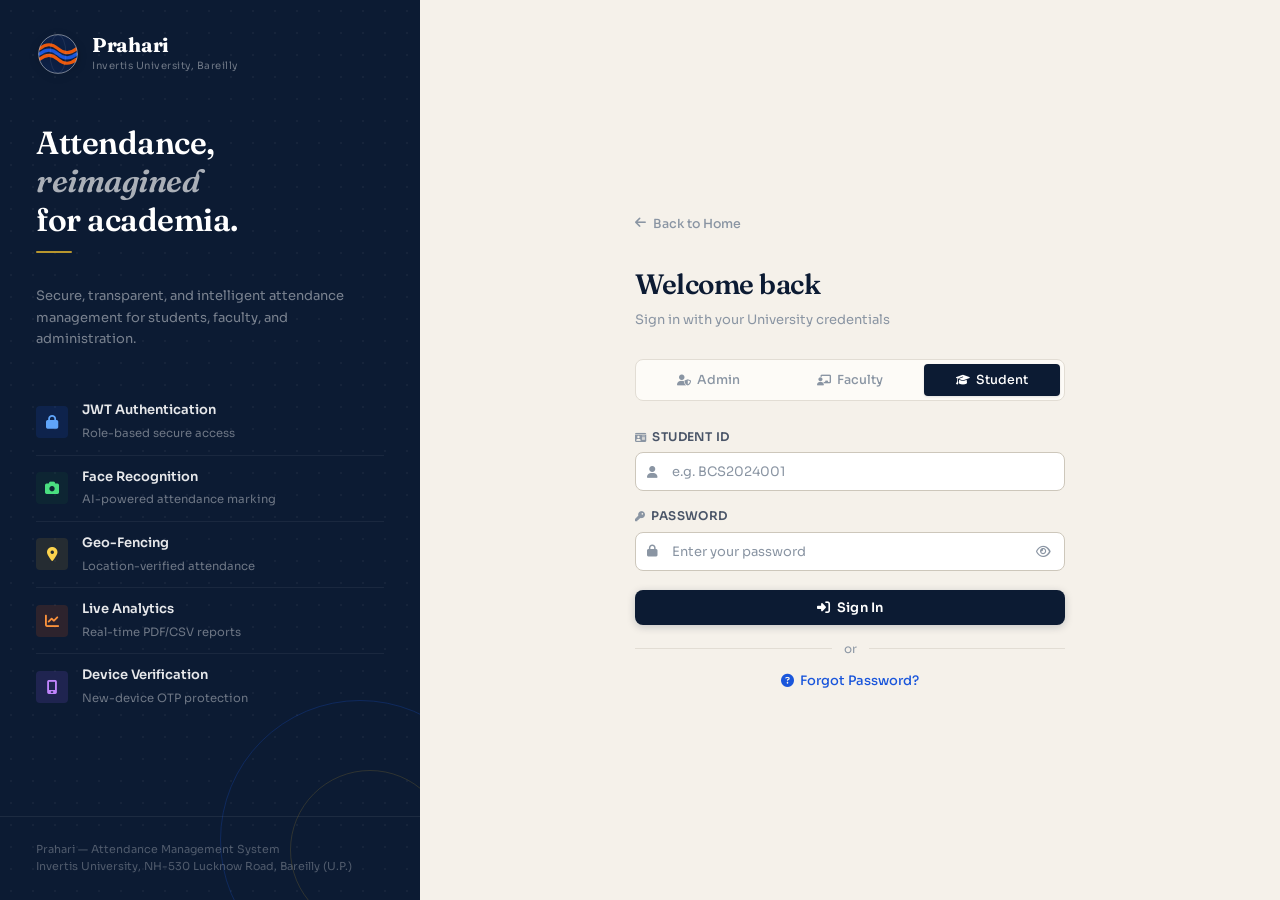
==== commit 74e4458a: "update and fix bugs" ====
--- a/Frontend/admin.html
+++ b/Frontend/admin.html
@@ -135,11 +135,11 @@
         </div>
         <div class="form-group" style="margin:0;">
           <label><i class="fa-solid fa-hashtag"></i> Enrollment Number <span style="font-size:10px;color:#8A95A3;font-weight:400;">(auto)</span></label>
-          <input type="text" id="se-enroll" readonly style="background:#F1F5F9;color:#64748B;cursor:not-allowed;border-color:#E2E8F0;" title="Yeh field auto-generate hoti hai — edit nahi kar sakte">
+          <input type="text" id="se-enroll" readonly style="background:#F1F5F9;color:#64748B;cursor:not-allowed;border-color:#E2E8F0;" title="This field is auto-generated and cannot be edited">
         </div>
         <div class="form-group" style="margin:0;">
           <label><i class="fa-solid fa-list-ol"></i> Roll Number <span style="font-size:10px;color:#8A95A3;font-weight:400;">(auto)</span></label>
-          <input type="text" id="se-roll" readonly style="background:#F1F5F9;color:#64748B;cursor:not-allowed;border-color:#E2E8F0;" title="Yeh field auto-generate hoti hai — edit nahi kar sakte">
+          <input type="text" id="se-roll" readonly style="background:#F1F5F9;color:#64748B;cursor:not-allowed;border-color:#E2E8F0;" title="This field is auto-generated and cannot be edited">
         </div>
       </div>
 
@@ -543,7 +543,6 @@
       <button class="nav-item" onclick="go('teachers',this)"><i class="fa-solid fa-chalkboard-user"></i> Faculty</button>
       <button class="nav-item" onclick="go('subjects',this)"><i class="fa-solid fa-book"></i> Subjects</button>
       <button class="nav-item" onclick="go('branches',this)"><i class="fa-solid fa-building-columns"></i> Branches</button>
-      <button class="nav-item" onclick="go('enrollment',this);initEnrollment()"><i class="fa-solid fa-user-plus"></i> Course Enrollment</button>
       <div class="nav-section">Reports</div>
       <button class="nav-item" onclick="go('analytics',this)"><i class="fa-solid fa-chart-bar"></i> Analytics</button>
       <button class="nav-item" onclick="go('att-requests',this)"><i class="fa-solid fa-clipboard-list"></i> Att. Requests</button>
@@ -572,15 +571,14 @@
       <div class="card">
         <div class="card-title"><div class="card-title-left"><i class="fa-solid fa-plug"></i> System API Endpoints</div></div>
         <div class="endpoints-grid">
-          <div class="api-tag" style="margin:0;"><span class="api-method" style="background:var(--blue);">GET</span><span class="api-ep">/api/auth/students/</span></div>
-          <div class="api-tag" style="margin:0;"><span class="api-method" style="background:var(--blue);">GET</span><span class="api-ep">/api/auth/teachers/</span></div>
-          <div class="api-tag" style="margin:0;"><span class="api-method" style="background:var(--blue);">GET</span><span class="api-ep">/api/academics/subjects/</span></div>
-          <div class="api-tag" style="margin:0;"><span class="api-method" style="background:var(--blue);">GET</span><span class="api-ep">/api/auth/branches/</span></div>
-          <div class="api-tag" style="margin:0;"><span class="api-method" style="background:var(--blue);">GET</span><span class="api-ep">/api/analytics/report/</span></div>
-          <div class="api-tag" style="margin:0;"><span class="api-method" style="background:#16a34a;">POST</span><span class="api-ep">/api/attendance/face/register/</span></div>
-          <div class="api-tag" style="margin:0;"><span class="api-method" style="background:#d97706;">PATCH</span><span class="api-ep">/api/attendance/edit/</span></div>
-          <div class="api-tag" style="margin:0;"><span class="api-method" style="background:#16a34a;">POST</span><span class="api-ep">/api/auth/admin/device-reset/</span></div>
-        </div>
+
+
+
+
+
+
+
+</div>
       </div>
     </div>
 
@@ -597,8 +595,7 @@
       </div>
 
       <div id="students-tab-list" class="tab-content active">
-        <div class="api-tag"><span class="api-method" style="background:var(--blue);">GET</span><span class="api-ep">/api/auth/students/</span></div>
-        <div class="search-wrap">
+<div class="search-wrap">
           <i class="fa-solid fa-magnifying-glass"></i>
           <input class="search-input" id="student-search" placeholder="Search by name, enrollment or ID…" oninput="filterStudents()">
         </div>
@@ -608,16 +605,15 @@
       </div>
 
       <div id="students-tab-add" class="tab-content">
-        <div class="api-tag"><span class="api-method" style="background:#16a34a;">POST</span><span class="api-ep">/api/auth/students/create/</span></div>
-        <div class="card card-accent">
+<div class="card card-accent">
           <div class="card-title"><div class="card-title-left"><i class="fa-solid fa-user-plus"></i> Register New Student</div></div>
           <!-- Account -->
           <div style="font-size:10.5px;font-weight:700;text-transform:uppercase;letter-spacing:.8px;color:#8A95A3;margin-bottom:10px;padding-bottom:7px;border-bottom:1px solid var(--border);display:flex;align-items:center;gap:7px;"><i class="fa-solid fa-lock" style="color:var(--blue);"></i> Account Credentials</div>
           <div style="display:grid;grid-template-columns:1fr 1fr;gap:12px;margin-bottom:20px;">
-            <div class="form-group" style="margin:0;"><label><i class="fa-solid fa-id-badge"></i> Student ID <span style="font-size:10px;color:#8A95A3;font-weight:400;">(auto)</span></label><input type="text" id="ns-id" placeholder="Branch & year select karein" readonly style="background:#F1F5F9;color:#64748B;cursor:not-allowed;border-color:#E2E8F0;" title="Yeh field auto-generate hoti hai — edit nahi kar sakte"></div>
-            <div class="form-group" style="margin:0;"><label><i class="fa-solid fa-key"></i> Password *</label><div class="pw-wrap" id="pww-ns-pass"><input type="password" id="ns-pass" placeholder="Min 8 characters"><button type="button" class="pw-toggle" onclick="togglePw('ns-pass')" tabindex="-1" title="Show/hide password"><i class="fa-solid fa-eye" id="pwi-ns-pass"></i></button></div></div>
-            <div class="form-group" style="margin:0;"><label><i class="fa-solid fa-hashtag"></i> Enrollment No. <span style="font-size:10px;color:#8A95A3;font-weight:400;">(auto)</span></label><input type="text" id="ns-enroll" readonly style="background:#F1F5F9;color:#64748B;cursor:not-allowed;border-color:#E2E8F0;" title="Yeh field auto-generate hoti hai — edit nahi kar sakte"></div>
-            <div class="form-group" style="margin:0;"><label><i class="fa-solid fa-list-ol"></i> Roll Number <span style="font-size:10px;color:#8A95A3;font-weight:400;">(auto)</span></label><input type="text" id="ns-roll" readonly style="background:#F1F5F9;color:#64748B;cursor:not-allowed;border-color:#E2E8F0;" title="Yeh field auto-generate hoti hai — edit nahi kar sakte"></div>
+            <div class="form-group" style="margin:0;"><label><i class="fa-solid fa-id-badge"></i> Student ID <span style="font-size:10px;color:#8A95A3;font-weight:400;">(auto)</span></label><input type="text" id="ns-id" placeholder="Select branch and year" readonly style="background:#F1F5F9;color:#64748B;cursor:not-allowed;border-color:#E2E8F0;" title="This field is auto-generated and cannot be edited"></div>
+            <div class="form-group" style="margin:0;"><label><i class="fa-solid fa-key"></i> Password <span style="font-size:10px;color:#8A95A3;font-weight:400;">(default: student@123)</span></label><div class="pw-wrap" id="pww-ns-pass"><input type="password" id="ns-pass" value="student@123" placeholder="Default: student@123"><button type="button" class="pw-toggle" onclick="togglePw('ns-pass')" tabindex="-1" title="Show/hide password"><i class="fa-solid fa-eye" id="pwi-ns-pass"></i></button></div></div>
+            <div class="form-group" style="margin:0;"><label><i class="fa-solid fa-hashtag"></i> Enrollment No. <span style="font-size:10px;color:#8A95A3;font-weight:400;">(auto)</span></label><input type="text" id="ns-enroll" readonly style="background:#F1F5F9;color:#64748B;cursor:not-allowed;border-color:#E2E8F0;" title="This field is auto-generated and cannot be edited"></div>
+            <div class="form-group" style="margin:0;"><label><i class="fa-solid fa-list-ol"></i> Roll Number <span style="font-size:10px;color:#8A95A3;font-weight:400;">(auto)</span></label><input type="text" id="ns-roll" readonly style="background:#F1F5F9;color:#64748B;cursor:not-allowed;border-color:#E2E8F0;" title="This field is auto-generated and cannot be edited"></div>
           </div>
           <!-- Personal -->
           <div style="font-size:10.5px;font-weight:700;text-transform:uppercase;letter-spacing:.8px;color:#8A95A3;margin-bottom:10px;padding-bottom:7px;border-bottom:1px solid var(--border);display:flex;align-items:center;gap:7px;"><i class="fa-solid fa-user" style="color:var(--blue);"></i> Personal Information</div>
@@ -695,7 +691,7 @@
               <i class="fa-solid fa-triangle-exclamation"></i> Koi Subject Nahi Mila
             </div>
             <div style="font-size:12px;color:#78350f;margin-top:4px;">
-              Is branch+semester ke liye koi subject tagged nahi hai. Pehle <strong>Subjects</strong> mein subject add karo aur Branch+Semester set karo.
+              No subject is tagged for this branch+semester. Please add a subject in <strong>Subjects</strong> and set the Branch+Semester.
             </div>
           </div>
           <!-- Family -->
@@ -716,8 +712,7 @@
       </div>
 
       <div id="students-tab-face" class="tab-content">
-        <div class="api-tag"><span class="api-method" style="background:#16a34a;">POST</span><span class="api-ep">/api/attendance/face/register/</span></div>
-        <div class="card card-accent">
+<div class="card card-accent">
           <div class="card-title"><div class="card-title-left"><i class="fa-solid fa-camera"></i> Register Face Photo</div></div>
           <div class="info-box blue mb-3"><i class="fa-solid fa-circle-info"></i><span>Upload a clear, front-facing photo of the student with good lighting. This will be used for face recognition attendance.</span></div>
           <div class="form-row">
@@ -741,15 +736,13 @@
         <button class="tab-btn" onclick="switchTab('teachers','add',this)"><i class="fa-solid fa-user-plus"></i> Add Faculty</button>
       </div>
       <div id="teachers-tab-list" class="tab-content active">
-        <div class="api-tag"><span class="api-method" style="background:var(--blue);">GET</span><span class="api-ep">/api/auth/teachers/</span></div>
-        <div class="table-wrap"><div id="teachers-list"><div class="loader"><i class="fa-solid fa-spinner fa-spin"></i> Loading…</div></div></div>
+<div class="table-wrap"><div id="teachers-list"><div class="loader"><i class="fa-solid fa-spinner fa-spin"></i> Loading…</div></div></div>
       </div>
       <div id="teachers-tab-add" class="tab-content">
-        <div class="api-tag"><span class="api-method" style="background:#16a34a;">POST</span><span class="api-ep">/api/auth/teachers/create/</span></div>
-        <div class="card card-accent">
+<div class="card card-accent">
           <div class="card-title"><div class="card-title-left"><i class="fa-solid fa-user-plus"></i> Add Faculty Member</div></div>
           <div class="form-row">
-            <div class="form-group" style="margin:0;"><label><i class="fa-solid fa-id-badge"></i> Employee ID <span style="font-size:10px;color:#8A95A3;font-weight:400;">(auto)</span></label><input type="text" id="nt-id" placeholder="Department type karein" readonly style="background:#F1F5F9;color:#64748B;cursor:not-allowed;border-color:#E2E8F0;" title="Yeh field auto-generate hoti hai — edit nahi kar sakte"></div>
+            <div class="form-group" style="margin:0;"><label><i class="fa-solid fa-id-badge"></i> Employee ID <span style="font-size:10px;color:#8A95A3;font-weight:400;">(auto)</span></label><input type="text" id="nt-id" placeholder="Enter department" readonly style="background:#F1F5F9;color:#64748B;cursor:not-allowed;border-color:#E2E8F0;" title="This field is auto-generated and cannot be edited"></div>
             <div class="form-group" style="margin:0;"><label><i class="fa-solid fa-key"></i> Password *</label><div class="pw-wrap" id="pww-nt-pass"><input type="password" id="nt-pass" placeholder="Min 8 characters"><button type="button" class="pw-toggle" onclick="togglePw('nt-pass')" tabindex="-1" title="Show/hide password"><i class="fa-solid fa-eye" id="pwi-nt-pass"></i></button></div></div>
             <div class="form-group" style="margin:0;"><label><i class="fa-solid fa-user"></i> Full Name *</label><input type="text" id="nt-name"></div>
             <div class="form-group" style="margin:0;"><label><i class="fa-solid fa-envelope"></i> Email *</label><input type="email" id="nt-email"></div>
@@ -805,14 +798,38 @@
 
       <!-- Subject List Tab -->
       <div id="subjects-tab-list" class="tab-content active">
-        <div class="api-tag"><span class="api-method" style="background:var(--blue);">GET</span><span class="api-ep">/api/academics/subjects/</span></div>
+<!-- Subject Filters -->
+        <div style="display:grid;grid-template-columns:1fr 1fr 1fr auto;gap:10px;margin-bottom:14px;align-items:end;">
+          <div class="form-group" style="margin:0;">
+            <label style="font-size:11px;"><i class="fa-solid fa-code"></i> Subject Code</label>
+            <input type="text" id="sf-code" placeholder="e.g. CS301…" oninput="filterSubjects()" style="height:36px;font-size:13px;">
+          </div>
+          <div class="form-group" style="margin:0;">
+            <label style="font-size:11px;"><i class="fa-solid fa-layer-group"></i> Classification</label>
+            <select id="sf-class" onchange="filterSubjects()" style="height:36px;font-size:13px;">
+              <option value="">All Classifications</option>
+              <option value="core">Core</option>
+              <option value="elective">Elective</option>
+              <option value="lab">Lab / Practical</option>
+              <option value="theory">Theory</option>
+            </select>
+          </div>
+          <div class="form-group" style="margin:0;">
+            <label style="font-size:11px;"><i class="fa-solid fa-chalkboard-user"></i> Assigned Teacher</label>
+            <select id="sf-teacher" onchange="filterSubjects()" style="height:36px;font-size:13px;">
+              <option value="">All Teachers</option>
+              <option value="__unassigned__">Unassigned</option>
+            </select>
+          </div>
+          <button class="btn btn-outline btn-sm" onclick="clearSubjectFilters()" style="height:36px;white-space:nowrap;font-size:12px;" title="Clear all filters"><i class="fa-solid fa-xmark"></i> Clear</button>
+        </div>
+        <div id="sf-count" style="font-size:12px;color:#8A95A3;margin-bottom:8px;"></div>
         <div class="table-wrap"><div id="subjects-list"><div class="loader"><i class="fa-solid fa-spinner fa-spin"></i> Loading…</div></div></div>
       </div>
 
       <!-- Add Subject Tab -->
       <div id="subjects-tab-add" class="tab-content">
-        <div class="api-tag"><span class="api-method" style="background:#16a34a;">POST</span><span class="api-ep">/api/academics/subjects/</span></div>
-        <div class="card card-accent">
+<div class="card card-accent">
           <div class="card-title"><div class="card-title-left"><i class="fa-solid fa-plus"></i> Add New Subject</div></div>
           <div style="display:grid;grid-template-columns:1fr 1fr;gap:14px;margin-bottom:14px;">
             <div class="form-group" style="margin:0;">
@@ -873,7 +890,7 @@
             <div class="form-group" style="margin:0;grid-column:1/-1;background:#f0fdf4;border:1px solid #bbf7d0;border-radius:8px;padding:10px 12px;">
               <p style="margin:0;font-size:12px;color:#15803d;">
                 <i class="fa-solid fa-circle-info"></i>
-                <strong>Auto-Enrollment:</strong> Branch aur Semester set karo — jab bhi us branch+semester ka naya student create hoga, yeh subject automatically enroll ho jaayega.
+                <strong>Auto-Enrollment:</strong> Set Branch and Semester — any new student in that branch+semester will be automatically enrolled in this subject.
               </p>
             </div>
           </div>
@@ -893,12 +910,10 @@
         <button class="tab-btn" onclick="switchTab('branches','add',this)"><i class="fa-solid fa-plus"></i> Add Branch</button>
       </div>
       <div id="branches-tab-list" class="tab-content active">
-        <div class="api-tag"><span class="api-method" style="background:var(--blue);">GET</span><span class="api-ep">/api/auth/branches/</span></div>
-        <div class="table-wrap"><div id="branches-list"><div class="loader"><i class="fa-solid fa-spinner fa-spin"></i> Loading…</div></div></div>
+<div class="table-wrap"><div id="branches-list"><div class="loader"><i class="fa-solid fa-spinner fa-spin"></i> Loading…</div></div></div>
       </div>
       <div id="branches-tab-add" class="tab-content">
-        <div class="api-tag"><span class="api-method" style="background:#16a34a;">POST</span><span class="api-ep">/api/auth/branches/</span></div>
-        <div class="card card-accent">
+<div class="card card-accent">
           <div class="card-title"><div class="card-title-left"><i class="fa-solid fa-plus"></i> Add New Branch</div></div>
           <div class="form-row">
             <div class="form-group" style="margin:0;"><label><i class="fa-solid fa-code"></i> Branch Code *</label><input type="text" id="nb-code" placeholder="e.g. CSE"></div>
@@ -909,94 +924,6 @@
       </div>
     </div>
 
-    <!-- Course Enrollment -->
-    <div id="sec-enrollment" class="section">
-      <div class="page-header">
-        <h1 class="page-title">Course Enrollment <span class="page-title-rule"></span></h1>
-        <p class="page-sub">Branch aur Semester select karo — students ko subjects mein auto-enroll karo</p>
-      </div>
-
-      <!-- Filters -->
-      <div class="card card-accent" style="margin-bottom:18px;">
-        <div class="card-title"><div class="card-title-left"><i class="fa-solid fa-filter"></i> Filter Students &amp; Subjects</div></div>
-        <div style="display:grid;grid-template-columns:1fr 1fr 1fr 1fr;gap:14px;margin-bottom:14px;">
-          <div class="form-group" style="margin:0;">
-            <label><i class="fa-solid fa-building-columns"></i> Branch *</label>
-            <select id="enr-branch" onchange="loadEnrollmentData()"><option value="">Select Branch</option></select>
-          </div>
-          <div class="form-group" style="margin:0;">
-            <label><i class="fa-solid fa-layer-group"></i> Semester *</label>
-            <select id="enr-sem" onchange="loadEnrollmentData()">
-              <option value="">Select</option>
-              <option value="1">Sem 1</option><option value="2">Sem 2</option>
-              <option value="3">Sem 3</option><option value="4">Sem 4</option>
-              <option value="5">Sem 5</option><option value="6">Sem 6</option>
-              <option value="7">Sem 7</option><option value="8">Sem 8</option>
-            </select>
-          </div>
-          <div class="form-group" style="margin:0;">
-            <label><i class="fa-solid fa-users"></i> Section</label>
-            <select id="enr-section" onchange="loadEnrollmentData()">
-              <option value="">All Sections</option>
-              <option value="A">A</option><option value="B">B</option>
-              <option value="C">C</option><option value="D">D</option>
-            </select>
-          </div>
-          <div class="form-group" style="margin:0;">
-            <label><i class="fa-solid fa-calendar"></i> Academic Year</label>
-            <input type="text" id="enr-year" placeholder="e.g. 2025-2026" oninput="loadEnrollmentData()">
-          </div>
-        </div>
-        <div id="enr-status" style="font-size:13px;color:#64748b;min-height:20px;"></div>
-      </div>
-
-      <!-- Main content: Subjects + Students side by side -->
-      <div id="enr-main" style="display:none;">
-        <div style="display:grid;grid-template-columns:1fr 1fr;gap:18px;">
-
-          <!-- Subjects panel -->
-          <div class="card">
-            <div class="card-title">
-              <div class="card-title-left"><i class="fa-solid fa-book"></i> Available Subjects</div>
-              <div style="display:flex;gap:8px;">
-                <button class="btn btn-sm" onclick="selectAllSubjects(true)" style="font-size:11px;padding:4px 10px;background:#e0f2fe;color:#0369a1;border:none;border-radius:6px;cursor:pointer;">All</button>
-                <button class="btn btn-sm" onclick="selectAllSubjects(false)" style="font-size:11px;padding:4px 10px;background:#f1f5f9;color:#475569;border:none;border-radius:6px;cursor:pointer;">None</button>
-              </div>
-            </div>
-            <div id="enr-subjects-list" style="max-height:400px;overflow-y:auto;"></div>
-          </div>
-
-          <!-- Students panel -->
-          <div class="card">
-            <div class="card-title">
-              <div class="card-title-left"><i class="fa-solid fa-graduation-cap"></i> Students</div>
-              <div style="display:flex;gap:8px;">
-                <button class="btn btn-sm" onclick="selectAllStudents(true)" style="font-size:11px;padding:4px 10px;background:#e0f2fe;color:#0369a1;border:none;border-radius:6px;cursor:pointer;">All</button>
-                <button class="btn btn-sm" onclick="selectAllStudents(false)" style="font-size:11px;padding:4px 10px;background:#f1f5f9;color:#475569;border:none;border-radius:6px;cursor:pointer;">None</button>
-              </div>
-            </div>
-            <div id="enr-students-list" style="max-height:400px;overflow-y:auto;"></div>
-          </div>
-        </div>
-
-        <!-- Enroll button -->
-        <div style="margin-top:18px;display:flex;align-items:center;gap:14px;">
-          <button class="btn btn-navy" onclick="doEnroll()" style="padding:10px 28px;font-size:15px;">
-            <i class="fa-solid fa-user-plus"></i> Enroll Selected Students in Selected Subjects
-          </button>
-          <span id="enr-result" style="font-size:13px;font-weight:600;"></span>
-        </div>
-
-        <!-- Existing enrollments table -->
-        <div class="card" style="margin-top:22px;">
-          <div class="card-title">
-            <div class="card-title-left"><i class="fa-solid fa-list-check"></i> Current Enrollments</div>
-            <button onclick="loadCurrentEnrollments()" style="background:none;border:none;cursor:pointer;color:#6366f1;font-size:13px;"><i class="fa-solid fa-rotate-right"></i> Refresh</button>
-          </div>
-          <div id="enr-current-list" class="table-wrap"></div>
-        </div>
-      </div>
-    </div>
 
     <!-- Analytics -->
     <div id="sec-analytics" class="section">
@@ -1006,8 +933,7 @@
       </div>
       <div class="card card-accent">
         <div class="card-title"><div class="card-title-left"><i class="fa-solid fa-sliders"></i> Report Filters</div></div>
-        <div class="api-tag"><span class="api-method" style="background:var(--blue);">GET</span><span class="api-ep">/api/analytics/report/</span></div>
-        <div class="form-row">
+<div class="form-row">
           <div class="form-group" style="margin:0;"><label><i class="fa-solid fa-building-columns"></i> Branch</label><select id="an-branch"><option value="">Select</option></select></div>
           <div class="form-group" style="margin:0;"><label><i class="fa-solid fa-layer-group"></i> Semester</label>
             <select id="an-sem"><option value="">—</option><option>1</option><option>2</option><option>3</option><option>4</option><option>5</option><option>6</option><option>7</option><option>8</option></select></div>
@@ -1039,8 +965,7 @@
           <div class="card-title-left"><i class="fa-solid fa-inbox"></i> Pending Requests</div>
           <button class="btn btn-outline btn-sm" onclick="loadAttRequests()"><i class="fa-solid fa-rotate-right"></i> Refresh</button>
         </div>
-        <div class="api-tag"><span class="api-method" style="background:var(--blue);">GET</span><span class="api-ep">/api/attendance/admin/attendance-requests/</span></div>
-        <div id="att-requests-body"><div class="loader"><i class="fa-solid fa-spinner fa-spin"></i> Loading…</div></div>
+<div id="att-requests-body"><div class="loader"><i class="fa-solid fa-spinner fa-spin"></i> Loading…</div></div>
       </div>
     </div>
 
@@ -1055,12 +980,10 @@
         <button class="tab-btn" onclick="switchTab('devices','reset',this)"><i class="fa-solid fa-rotate-left"></i> Reset Device</button>
       </div>
       <div id="devices-tab-list" class="tab-content active">
-        <div class="api-tag"><span class="api-method" style="background:var(--blue);">GET</span><span class="api-ep">/api/auth/admin/device-reset/</span></div>
-        <div class="table-wrap"><div id="devices-list"><div class="loader"><i class="fa-solid fa-spinner fa-spin"></i> Loading…</div></div></div>
+<div class="table-wrap"><div id="devices-list"><div class="loader"><i class="fa-solid fa-spinner fa-spin"></i> Loading…</div></div></div>
       </div>
       <div id="devices-tab-reset" class="tab-content">
-        <div class="api-tag"><span class="api-method" style="background:#16a34a;">POST</span><span class="api-ep">/api/auth/admin/device-reset/</span></div>
-        <div class="card card-accent">
+<div class="card card-accent">
           <div class="card-title"><div class="card-title-left"><i class="fa-solid fa-rotate-left"></i> Reset Student Device</div></div>
           <div class="info-box amber mb-3"><i class="fa-solid fa-triangle-exclamation"></i><span>This will remove all trusted devices for the student. They will need to verify via OTP on their next login.</span></div>
           <div class="form-row">
@@ -1089,8 +1012,7 @@
             <div class="card-title-left"><i class="fa-solid fa-clock"></i> Pending Leave Requests</div>
             <button class="btn btn-outline btn-sm" onclick="loadAdminLeaves('pending')"><i class="fa-solid fa-rotate-right"></i> Refresh</button>
           </div>
-          <div class="api-tag"><span class="api-method" style="background:var(--blue);">GET</span><span class="api-ep">/api/attendance/leaves/?status=pending</span></div>
-          <div id="admin-leaves-pending"><div class="loader"><i class="fa-solid fa-spinner fa-spin"></i> Loading…</div></div>
+<div id="admin-leaves-pending"><div class="loader"><i class="fa-solid fa-spinner fa-spin"></i> Loading…</div></div>
         </div>
       </div>
       <div id="leaves-tab-approved" class="tab-content">
@@ -1119,8 +1041,7 @@
       </div>
       <div class="card card-accent">
         <div class="card-title"><div class="card-title-left"><i class="fa-solid fa-pen-to-square"></i> Find &amp; Edit Record</div></div>
-        <div class="api-tag"><span class="api-method" style="background:#d97706;">PATCH</span><span class="api-ep">/api/attendance/edit/</span></div>
-        <div class="info-box blue mb-3"><i class="fa-solid fa-circle-info"></i><span>Enter Student ID, Date, and Subject Code to find the attendance record. Then toggle Present/Absent and save.</span></div>
+<div class="info-box blue mb-3"><i class="fa-solid fa-circle-info"></i><span>Enter Student ID, Date, and Subject Code to find the attendance record. Then toggle Present/Absent and save.</span></div>
         <div style="display:grid;grid-template-columns:1fr 1fr 1fr;gap:14px;margin-bottom:14px;">
           <div class="form-group" style="margin:0;">
             <label><i class="fa-solid fa-id-badge"></i> Student ID *</label>
@@ -1173,8 +1094,7 @@
       <div id="notify-tab-email" class="tab-content active">
         <div class="card card-accent">
           <div class="card-title"><div class="card-title-left"><i class="fa-solid fa-envelope"></i> Send Email Alert</div></div>
-          <div class="api-tag"><span class="api-method" style="background:#16a34a;">POST</span><span class="api-ep">/api/attendance/notify-parent/</span></div>
-          <div class="info-box blue mb-3"><i class="fa-solid fa-circle-info"></i><span>Email will be sent to the parent's registered email. Make sure parent email is added in student details.</span></div>
+<div class="info-box blue mb-3"><i class="fa-solid fa-circle-info"></i><span>Email will be sent to the parent's registered email. Make sure parent email is added in student details.</span></div>
           <div style="display:grid;grid-template-columns:1fr 1fr;gap:14px;margin-bottom:14px;">
             <div class="form-group" style="margin:0;">
               <label><i class="fa-solid fa-id-badge"></i> Student ID *</label>
@@ -1316,8 +1236,7 @@
   let allStudents=[];
   async function loadStudents(){
     document.getElementById('students-list').innerHTML='<div class="loader"><i class="fa-solid fa-spinner fa-spin"></i> Loading…</div>';
-    const r=await GET('auth/students/');
-    allStudents=r?.data?.results||r?.data||[];
+    allStudents = await fetchAllPages('auth/students/');
     renderStudents(allStudents);
   }
   function renderStudents(list){
@@ -1356,6 +1275,19 @@
     }));
   }
   async function addStudent(){
+    // Validate auto-generated fields are ready
+    const nsId = document.getElementById('ns-id').value.trim();
+    if (!nsId || nsId === 'Checking...') {
+      toast('Please select a branch first to generate a Student ID', 'error');
+      return;
+    }
+    // Double-check: ID already exists?
+    const chk = await GET('auth/students/' + nsId + '/');
+    if (chk.ok) {
+      toast('ID ' + nsId + ' already exists. Please reselect the branch to generate a new ID.', 'error');
+      await autoGenerateNumbers();
+      return;
+    }
     const _semVal = document.getElementById('ns-semester').value;
     const body={
       student_id:        document.getElementById('ns-id').value,
@@ -1401,12 +1333,25 @@
     }
     toast('Student registered successfully','success');
     // Clear key fields
-    ['ns-id','ns-pass','ns-enroll','ns-roll','ns-name','ns-mobile','ns-email',
+    ['ns-name','ns-mobile','ns-email',
      'ns-address','ns-year','ns-father-name','ns-father-mobile',
      'ns-mother-name','ns-mother-mobile','ns-father-occupation',
      'ns-parent-email','ns-permanent-address','ns-place','ns-pincode'].forEach(id=>{
        const el=document.getElementById(id); if(el) el.value='';
      });
+    // Reset password to default
+    const passEl=document.getElementById('ns-pass'); if(passEl) passEl.value='student@123';
+    // Also clear section and semester fields
+    ['ns-section','ns-semester','ns-gender','ns-dob','ns-doj','ns-state'].forEach(id=>{
+      const el=document.getElementById(id); if(el) el.value='';
+    });
+    // Hide the enrollment preview
+    const ep=document.getElementById('enrollment-preview');
+    const ew=document.getElementById('enrollment-warning');
+    if(ep) ep.style.display='none';
+    if(ew) ew.style.display='none';
+    // Generate fresh IDs for the next student
+    await autoGenerateNumbers();
     loadStudents();
   }
   async function registerFace(){
@@ -1436,14 +1381,14 @@
 
   async function loadTeachers(){
     document.getElementById('teachers-list').innerHTML='<div class="loader"><i class="fa-solid fa-spinner fa-spin"></i> Loading…</div>';
-    const r=await GET('auth/teachers/');
-    const list=r?.data?.results||r?.data||[];
+    const list = await fetchAllPages('auth/teachers/');
     window._allTeachers = list; // global cache for teacher picker
     if(!list.length){document.getElementById('teachers-list').innerHTML='<div class="empty"><i class="fa-solid fa-inbox"></i><p>No faculty found.</p></div>';return;}
-    let html='<table><thead><tr><th>Employee ID</th><th>Name</th><th>Department</th><th>Designation</th><th>Email</th><th>Mobile</th><th>Actions</th></tr></thead><tbody>';
+    let html='<table><thead><tr><th>Employee ID</th><th>Name</th><th>Department</th><th>Designation</th><th>Email</th><th>Mobile</th><th>Subjects</th><th>Actions</th></tr></thead><tbody>';
     list.forEach(t=>{html+=`<tr>
       <td><code>${t.employee_id}</code></td><td><strong>${t.name}</strong></td>
       <td>${t.department}</td><td>${t.designation||'—'}</td><td>${t.email}</td><td>${t.mobile}</td>
+      <td><span class="badge badge-blue" style="cursor:pointer;" onclick="viewTeacherSubjects('${t.employee_id}','${(t.name||'').replace(/'/g,"\\'")}')" title="Click to view assigned subjects">${t.assigned_subject_count||0} subject${(t.assigned_subject_count||0)===1?'':'s'}</span></td>
       <td><div class="acts">
         <button class="act-btn act-view" onclick="viewTeacher(this)"><i class="fa-solid fa-eye"></i> View</button>
         <button class="act-btn act-edit" onclick="editTeacher(this)"><i class="fa-solid fa-pen"></i> Edit</button>
@@ -1464,11 +1409,41 @@
     toast('Faculty member added successfully','success');loadTeachers();
   }
 
-  async function loadSubjects(){
-    document.getElementById('subjects-list').innerHTML='<div class="loader"><i class="fa-solid fa-spinner fa-spin"></i> Loading…</div>';
-    const r=await GET('academics/subjects/?page_size=500');
-    const list=r?.data?.results||r?.data||[];
-    if(!list.length){document.getElementById('subjects-list').innerHTML='<div class="empty"><i class="fa-solid fa-inbox"></i><p>No subjects found.</p></div>';return;}
+  // ── fetchAllPages: pagination bypass ──────────────────────────────────────
+  // Backend PAGE_SIZE is 50. page_size param is sometimes ignored by the server.
+  // Yeh helper saari pages loop karke ek flat array return karta hai.
+  async function fetchAllPages(endpoint) {
+    const all = [];
+    // Fetch the first page (try page_size=200; the loop will handle pagination even if the server ignores it)
+    const sep = endpoint.includes('?') ? '&' : '?';
+    let url = API_BASE + endpoint + sep + 'page_size=200';
+    while (url) {
+      const res = await fetch(url, {
+        headers: {
+          'Authorization': 'Bearer ' + Auth.getAccess(),
+          'Content-Type': 'application/json'
+        }
+      });
+      if (!res.ok) break;
+      const data = await res.json();
+      const items = data.results || (Array.isArray(data) ? data : []);
+      all.push(...items);
+      // If there is a next page, follow that URL; otherwise stop
+      url = data.next || null;
+    }
+    return all;
+  }
+
+  let allSubjects = [];
+
+  function renderSubjectsTable(list) {
+    const countEl = document.getElementById('sf-count');
+    if (!list.length) {
+      document.getElementById('subjects-list').innerHTML='<div class="empty"><i class="fa-solid fa-inbox"></i><p>No subjects match the selected filters.</p></div>';
+      if(countEl) countEl.textContent = 'Showing 0 subjects';
+      return;
+    }
+    if(countEl) countEl.textContent = `Showing ${list.length} of ${allSubjects.length} subject${allSubjects.length===1?'':'s'}`;
     let html='<table><thead><tr><th>Code</th><th>Subject Name</th><th>Type</th><th>Classification</th><th>Credits</th><th>Assigned To</th><th>Actions</th></tr></thead><tbody>';
     list.forEach(s=>{html+=`<tr>
       <td><code>${s.subject_code}</code></td><td><strong>${s.subject_name}</strong></td>
@@ -1489,6 +1464,77 @@
     document.getElementById('subjects-list').appendChild(tmp3.firstChild);
   }
 
+  function filterSubjects() {
+    const codeQ   = (document.getElementById('sf-code')?.value||'').trim().toLowerCase();
+    const classQ  = (document.getElementById('sf-class')?.value||'').trim().toLowerCase();
+    const teachQ  = (document.getElementById('sf-teacher')?.value||'').trim();
+    const filtered = allSubjects.filter(s => {
+      const matchCode  = !codeQ  || s.subject_code.toLowerCase().includes(codeQ) || s.subject_name.toLowerCase().includes(codeQ);
+      const matchClass = !classQ || (s.subject_classification||''). toLowerCase() === classQ;
+      let matchTeach = true;
+      if (teachQ === '__unassigned__') {
+        matchTeach = !s.assigned_teacher_name || s.assigned_teacher_name.trim() === '';
+      } else if (teachQ) {
+        // Case-insensitive trim comparison + employee_id fallback
+        const tName = (s.assigned_teacher_name || '').trim().toLowerCase();
+        matchTeach = tName === teachQ.toLowerCase();
+      }
+      return matchCode && matchClass && matchTeach;
+    });
+    renderSubjectsTable(filtered);
+  }
+
+  function clearSubjectFilters() {
+    const c=document.getElementById('sf-code'); if(c) c.value='';
+    const cl=document.getElementById('sf-class'); if(cl) cl.value='';
+    const t=document.getElementById('sf-teacher'); if(t) t.value='';
+    renderSubjectsTable(allSubjects);
+    const countEl=document.getElementById('sf-count');
+    if(countEl) countEl.textContent=`Showing ${allSubjects.length} of ${allSubjects.length} subject${allSubjects.length===1?'':'s'}`;
+  }
+
+  async function loadSubjects(){
+    document.getElementById('subjects-list').innerHTML='<div class="loader"><i class="fa-solid fa-spinner fa-spin"></i> Loading…</div>';
+    // Fetch Subjects + Teachers in parallel (fetchAllPages handles all pages)
+    const [allSubjectsRaw, teacherList] = await Promise.all([
+      fetchAllPages('academics/subjects/'),
+      fetchAllPages('auth/teachers/')
+    ]);
+    allSubjects = allSubjectsRaw;
+    if(!allSubjects.length){
+      document.getElementById('subjects-list').innerHTML='<div class="empty"><i class="fa-solid fa-inbox"></i><p>No subjects found.</p></div>';
+      return;
+    }
+    // employee_id → name map banao (fallback ke liye agar assigned_teacher_name missing ho)
+    const teacherMap = {};
+    // teacherList already fetched above via fetchAllPages
+    teacherList.forEach(t => { if(t.employee_id && t.name) teacherMap[t.employee_id] = t.name; });
+
+    // Normalize: if assigned_teacher_name is missing, fill it from teacherMap
+    allSubjects = allSubjects.map(s => ({
+      ...s,
+      assigned_teacher_name: (s.assigned_teacher_name && s.assigned_teacher_name.trim())
+        || (s.assigned_teacher ? (teacherMap[s.assigned_teacher] || '') : '')
+    }));
+
+    // Teacher dropdown REBUILD from scratch (stale data avoid karne ke liye)
+    const teachSel = document.getElementById('sf-teacher');
+    if(teachSel) {
+      teachSel.innerHTML = '<option value=>All Teachers</option><option value=__unassigned__>Unassigned</option>';
+      const nameSet = new Map();
+      // Collect assigned teachers from subjects
+      allSubjects.forEach(s => { if(s.assigned_teacher_name) nameSet.set(s.assigned_teacher_name, 1); });
+      // Also add all teachers from the Teachers API
+      teacherList.forEach(t => { if(t.name) nameSet.set(t.name, 1); });
+      [...nameSet.keys()].sort().forEach(name => {
+        const opt = document.createElement('option');
+        opt.value = name; opt.textContent = name;
+        teachSel.appendChild(opt);
+      });
+    }
+    renderSubjectsTable(allSubjects);
+  }
+
 
   async function addSubject() {
     const code    = document.getElementById('nsub-code').value.trim().toUpperCase();
@@ -1501,7 +1547,7 @@
     const branch  = document.getElementById('nsub-branch') ? document.getElementById('nsub-branch').value : '';
 
     if (!code || !name || !type || !cls || !credit || !sem) {
-      toast('Subject Code, Name, Type, Classification, Credits aur Semester — sab required hain', 'error');
+      toast('Subject Code, Name, Type, Classification, Credits and Semester are all required', 'error');
       return;
     }
 
@@ -1628,7 +1674,7 @@
     }
 
     if (!filtered.length) {
-      itemsEl.innerHTML = '<div class="teacher-dd-empty">Koi teacher nahi mila</div>';
+      itemsEl.innerHTML = '<div class="teacher-dd-empty">No teachers found</div>';
     } else {
       itemsEl.innerHTML = filtered.map(t => `<div class="teacher-dd-item"
         onclick="selectTeacher('${inputId}','${dropdownId}','${t.employee_id}','${(t.name||'').replace(/'/g,"\'")}')">
@@ -1687,40 +1733,21 @@
   }
 
 
-  function autoGenerateEmployeeId() {
+  async function autoGenerateEmployeeId() {
     const dept = document.getElementById('nt-dept').value.trim();
-    if (!dept) {
-      document.getElementById('nt-id').value = '';
-      return;
+    const idField = document.getElementById('nt-id');
+    if (!dept) { idField.value = ''; return; }
+
+    idField.value = 'Checking...';
+
+    // Fetch a guaranteed unique ID from the backend
+    const r = await GET('auth/next-teacher-id/?dept=' + encodeURIComponent(dept));
+    if (r.ok && r.data.employee_id) {
+      idField.value = r.data.employee_id;
+    } else {
+      idField.value = '';
+      toast('Failed to generate Employee ID: ' + (r.data?.error || ''), 'error');
     }
-
-    // Department se short code nikalo — pehle 2-4 capital letters
-    const deptCode = dept
-      .toUpperCase()
-      .replace(/[^A-Z0-9 ]/g, '')   // special chars hataao
-      .split(' ')
-      .map(w => w.charAt(0))         // har word ka pehla letter
-      .join('')
-      .substring(0, 4)               // max 4 chars
-      || dept.substring(0, 3).toUpperCase();
-
-    // Existing teachers mein is department ke kitne hain
-    const teachersList = document.querySelectorAll('#teachers-list tbody tr');
-    let deptCount = 0;
-    teachersList.forEach(row => {
-      try {
-        const obj = JSON.parse(row.dataset.obj || '{}');
-        if ((obj.department || '').toUpperCase().trim() === dept.toUpperCase().trim()) {
-          deptCount++;
-        }
-      } catch(e) {}
-    });
-
-    const seq = String(deptCount + 1).padStart(3, '0');  // 001, 002...
-    const empId = 'T-' + deptCode + seq;                 // e.g. T-CS001, T-MATH002
-
-    document.getElementById('nt-id').value = empId;
-
   }
 
   // ── Auto-Enrollment Preview ─────────────────────────────────────────────────
@@ -1738,21 +1765,19 @@
       return;
     }
     try {
-      const r = await GET('academics/subjects/?page_size=500');
-      const allSubs = r.data.results || r.data || [];
-      const matched = allSubs.filter(s =>
-        s.branch === branch && String(s.semester) === String(sem)
-      );
-      if (matched.length === 0) {
+      // Use API-level filter — filter directly by branch and semester
+      const r = await GET('academics/subjects/?branch=' + branch + '&semester=' + sem);
+      const matched = r.data.results || (Array.isArray(r.data) ? r.data : []);
+      if (!r.ok || matched.length === 0) {
         preview.style.display = 'none';
         warning.style.display = 'block';
       } else {
         warning.style.display = 'none';
         preview.style.display = 'block';
         list.innerHTML = matched.map(s =>
-          `<div style="padding:2px 0;">✓ <strong>${s.subject_code}</strong> — ${s.subject_name}</div>`
-        ).join('') + `<div style="margin-top:6px;padding-top:6px;border-top:1px solid #bbf7d0;font-weight:600;">
-          Student create hone par ${matched.length} subject(s) mein auto-enroll ho jaayega ✓
+          `<div style="padding:2px 0;"><span style="color:#16a34a;font-weight:700;">&#10003;</span> <strong>${s.subject_code}</strong> — ${s.subject_name}</div>`
+        ).join('') + `<div style="margin-top:6px;padding-top:6px;border-top:1px solid #bbf7d0;font-weight:600;color:#15803d;">
+          Student create hone par ${matched.length} subject(s) mein auto-enroll hoga
         </div>`;
       }
     } catch(e) {
@@ -1761,34 +1786,27 @@
     }
   }
 
-  function autoGenerateNumbers() {
+  async function autoGenerateNumbers() {
     previewEnrollment();
     const branchCode = document.getElementById('ns-branch').value;
     if (!branchCode) return;
 
-    // Count how many students already exist in this branch
-    const existingCount = (allStudents || []).filter(s => {
-      const b = s.profile?.branch || '';
-      return b.toUpperCase() === branchCode.toUpperCase();
-    }).length;
-
-    const nextSeq  = existingCount + 1;
-    const seq      = String(nextSeq).padStart(3, '0');              // 001, 012, 123
-    const yyyy     = new Date().getFullYear().toString();            // e.g. 2025
-    const branch   = branchCode.toUpperCase().replace(/[^A-Z0-9]/g, '');
-
-    // Student ID & Username: {BRANCH}{YYYY}{SEQ}  e.g. BCS2025001
-    const studentId  = `${branch}${yyyy}${seq}`;
-    // Enrollment No.:        EN{YYYY}{BRANCH}{SEQ} e.g. EN2025BCS001
-    const enrollment = `EN${yyyy}${branch}${seq}`;
-    // Roll Number:           {BRANCH}{SEQ}          e.g. BCS001
-    const roll       = `${branch}${seq}`;
-
-    document.getElementById('ns-id').value     = studentId;   // username = student ID
-    document.getElementById('ns-enroll').value = enrollment;
-    document.getElementById('ns-roll').value   = roll;
-
-
+    document.getElementById('ns-id').value     = 'Checking...';
+    document.getElementById('ns-enroll').value = 'Checking...';
+    document.getElementById('ns-roll').value   = 'Checking...';
+
+    // Fetch guaranteed unique IDs from the backend — checked directly against the DB
+    const r = await GET('auth/next-student-id/?branch=' + encodeURIComponent(branchCode));
+    if (r.ok && r.data.student_id) {
+      document.getElementById('ns-id').value     = r.data.student_id;
+      document.getElementById('ns-enroll').value = r.data.enrollment_number;
+      document.getElementById('ns-roll').value   = r.data.roll_number;
+    } else {
+      document.getElementById('ns-id').value     = '';
+      document.getElementById('ns-enroll').value = '';
+      document.getElementById('ns-roll').value   = '';
+      toast('Failed to generate Student ID: ' + (r.data?.error || ''), 'error');
+    }
   }
 
   async function loadBranchDDs(){
@@ -1805,8 +1823,7 @@
     });
   }
   async function loadSubjectDDs(){
-    const r=await GET('academics/subjects/?page_size=500');
-    const list=r?.data?.results||r?.data||[];
+    const list = await fetchAllPages('academics/subjects/');
     const sel=document.getElementById('an-subject');if(!sel)return;
     sel.innerHTML='<option value="">Select Subject</option>';
     list.forEach(s=>sel.innerHTML+=`<option value="${s.subject_code}">${s.subject_name}</option>`);
@@ -2048,14 +2065,36 @@
   /* ═══════════ TEACHER: VIEW / EDIT / DELETE ═══════════ */
   function viewTeacher(btn) {
     const t = JSON.parse(btn.closest('tr').dataset.obj);
+    const subjectRows = (t.assigned_subjects && t.assigned_subjects.length)
+      ? t.assigned_subjects.map(s =>
+          `<div style="padding:3px 0;border-bottom:1px solid var(--border);font-size:13px;">
+            <code style="color:var(--blue);font-weight:600;">${s.subject_code}</code>
+            — ${s.subject_name}
+            <span style="color:var(--text-2);font-size:11px;margin-left:6px;">[${s.branch_id||'—'} Sem ${s.semester||'—'}]</span>
+          </div>`
+        ).join('')
+      : '<div style="color:var(--text-2);font-size:13px;">No subjects assigned</div>';
+
     document.getElementById('tv-body').innerHTML =
       infoField('Employee ID',  t.employee_id,  'id-badge') +
       infoField('Full Name',    t.name,          'user') +
       infoField('Department',   t.department,    'building') +
       infoField('Designation',  t.designation,   'briefcase') +
       infoField('Email',        t.email,         'envelope') +
-      infoField('Mobile',       t.mobile,        'phone');
+      infoField('Mobile',       t.mobile,        'phone') +
+      `<div style="margin-top:12px;">
+        <div style="font-size:12px;font-weight:600;color:var(--text-2);text-transform:uppercase;letter-spacing:.5px;margin-bottom:6px;">
+          <i class="fa-solid fa-book" style="color:var(--blue);"></i>
+          Assigned Subjects (${t.assigned_subject_count||0})
+        </div>
+        ${subjectRows}
+      </div>`;
     openModal('m-teacher-view');
+  }
+
+  function viewTeacherSubjects(empId, name) {
+    const t = (window._allTeachers||[]).find(x => x.employee_id === empId);
+    if (t) { viewTeacher({ closest: () => ({ dataset: { obj: JSON.stringify(t) } }) }); }
   }
 
   function editTeacher(btn) {
@@ -2224,7 +2263,7 @@
     const student = document.getElementById('ae-student').value.trim();
     const date    = document.getElementById('ae-date').value;
     const subject = document.getElementById('ae-subject').value.trim();
-    if (!student || !date || !subject) { toast('Student ID, Date aur Subject Code — teeno required hain', 'error'); return; }
+    if (!student || !date || !subject) { toast('Student ID, Date and Subject Code are all required', 'error'); return; }
     const r = await GET('attendance/?student='+encodeURIComponent(student)+'&subject='+encodeURIComponent(subject)+'&date='+date);
     if (!r || !r.ok) { toast(r?.data?.error || 'Failed to fetch', 'error'); return; }
     const records = r.data.results || r.data || [];
@@ -2251,7 +2290,7 @@
   }
 
   async function saveAttRecord() {
-    if (!_aeCurrentRecord) { toast('Pehle record dhundho', 'error'); return; }
+    if (!_aeCurrentRecord) { toast('Please search for a record first', 'error'); return; }
     const is_present = document.getElementById('ae-present').checked;
     const r = await PATCH('attendance/edit/', {
       student_id: document.getElementById('ae-student').value.trim(),
@@ -2274,7 +2313,7 @@
     if (!sid) { toast('Student ID daalo', 'error'); return; }
 
     const r = await GET(`auth/students/${sid}/`);
-    if (!r || !r.ok) { toast('Student nahi mila: ' + sid, 'error'); return; }
+    if (!r || !r.ok) { toast('Student not found: ' + sid, 'error'); return; }
 
     const s  = r.data;
     const p  = s.profile || {};
@@ -2298,12 +2337,12 @@
     const pct = '';
     document.getElementById('wa-message').value =
       `Respected ${pd.father_name || 'Parent/Guardian'},\n\n`
-      + `Aapke ward ${p.name || sid} (ID: ${sid}) ki attendance Prahari Attendance System mein ` 
-      + `record ki gayi hai.\n\n`
-      + `Kripya unki regular attendance sunishchit karein.\n\n`
+      + `Your ward ${p.name || sid} (ID: ${sid})'s attendance has been recorded ` 
+      + `in the Prahari Attendance System.\n\n`
+      + `Please ensure their regular attendance.\n\n`
       + `— Invertis University, Bareilly`;
 
-    if (!mobile) toast('Warning: Father mobile number registered nahi hai', 'error');
+    if (!mobile) toast('Warning: Father mobile number is not registered', 'warning');
     else toast('Parent info loaded', 'success');
   }
 
@@ -2311,8 +2350,8 @@
     const mobile  = document.getElementById('wa-mobile').value.trim().replace(/[^0-9+]/g, '');
     const message = document.getElementById('wa-message').value.trim();
 
-    if (!mobile) { toast('Parent ka mobile number nahi mila — pehle student ID se find karein', 'error'); return; }
-    if (!message) { toast('Message likhna zaroori hai', 'error'); return; }
+    if (!mobile) { toast('Parent mobile number not found. Please look up the student ID first.', 'error'); return; }
+    if (!message) { toast('Please enter a message before sending', 'error'); return; }
 
     // Normalize Indian number: add 91 if needed
     let phone = mobile.startsWith('+') ? mobile.replace('+', '') : mobile;
@@ -2363,230 +2402,13 @@
   // ═══════════════════════════════════════════════════════════════════
   // COURSE ENROLLMENT SECTION
   // ═══════════════════════════════════════════════════════════════════
-  let enrSubjects = [];   // all subjects for selected branch+sem
-  let enrStudents = [];   // all students for selected branch+sem
-
-  function initEnrollment() {
-    // Populate branch dropdown from already-loaded branches
-    const brSel = document.getElementById('enr-branch');
-    if (brSel && brSel.options.length <= 1) {
-      GET('auth/branches/').then(r => {
-        (r.data.results || r.data || []).forEach(b => {
-          brSel.innerHTML += `<option value="${b.branch_code}">${b.branch_code} — ${b.branch_name}</option>`;
-        });
-      });
-    }
-    // Set default academic year
-    const yearEl = document.getElementById('enr-year');
-    if (yearEl && !yearEl.value) {
-      const y = new Date().getFullYear();
-      yearEl.value = `${y}-${y+1}`;
-    }
-  }
-
-  async function loadEnrollmentData() {
-    const branch  = document.getElementById('enr-branch').value;
-    const sem     = document.getElementById('enr-sem').value;
-    const section = document.getElementById('enr-section').value;
-    const status  = document.getElementById('enr-status');
-    const main    = document.getElementById('enr-main');
-
-    if (!branch || !sem) {
-      main.style.display = 'none';
-      status.textContent = 'Branch aur Semester select karo.';
-      return;
-    }
-
-    status.innerHTML = '<i class="fa-solid fa-spinner fa-spin"></i> Loading…';
-
-    // Fetch subjects for this branch+semester (filter by branch prefix or all)
-    // Subjects: CourseRegistration se un subjects ko lo jo is branch+semester mein hain
-    // (Subject model mein semester field nahi hai — CourseRegistration ke through linked hai)
-    // Saath mein sab subjects bhi fetch karo taaki naye subjects show ho sakein
-    const [crRes, allSubRes, stuRes] = await Promise.all([
-      GET(`academics/course-registrations/?branch=${branch}&semester=${sem}&page_size=500`),
-      GET('academics/subjects/?page_size=500'),
-      GET(`auth/students/?profile__branch=${branch}&page_size=200`)
-    ]);
-
-    // CourseRegistration se subject codes nikalo
-    const crList = (crRes.data.results || crRes.data || []);
-    const enrolledSubCodes = new Set(crList.map(cr => cr.subject || cr.subject_code).filter(Boolean));
-
-    // Saare subjects dikhaao — already enrolled wale highlight honge
-    // Agar koi subjects enrolled hain toh unhe first dikhao, baaki baad mein
-    const allSubs = (allSubRes.data.results || allSubRes.data || []);
-
-    // Agar branch ke liye koi existing enrollment hai → sirf woh subjects
-    // Agar naye subjects add kiye hain jinki abhi koi enrollment nahi → sab dikhao
-    if (enrolledSubCodes.size > 0) {
-      // Enrolled subjects pehle, phir baaki
-      const enrolled = allSubs.filter(s => enrolledSubCodes.has(s.subject_code));
-      const others   = allSubs.filter(s => !enrolledSubCodes.has(s.subject_code));
-      enrSubjects = [...enrolled, ...others];
-    } else {
-      enrSubjects = allSubs;  // Koi enrollment nahi → sab subjects dikhao
-    }
-
-    const allStudents = (stuRes.data.results || stuRes.data || []);
-    enrStudents = allStudents.filter(s => {
-      const p = s.profile || {};
-      const branchMatch  = (p.branch === branch);
-      const semMatch     = !sem     || String(p.current_semester) === String(sem);
-      const sectionMatch = !section || (p.section || '').toUpperCase() === section.toUpperCase();
-      return branchMatch && semMatch && sectionMatch;
-    });
-
-    if (!enrSubjects.length && !enrStudents.length) {
-      status.textContent = `Branch "${branch}" Sem ${sem} ke liye koi subjects ya students nahi mile.`;
-      main.style.display = 'none';
-      return;
-    }
-
-    status.textContent = `${enrSubjects.length} subjects · ${enrStudents.length} students mile`;
-    main.style.display = 'block';
-
-    renderEnrSubjects();
-    renderEnrStudents();
-    loadCurrentEnrollments();
-  }
-
-  function renderEnrSubjects() {
-    const el = document.getElementById('enr-subjects-list');
-    if (!enrSubjects.length) {
-      el.innerHTML = '<div class="empty" style="padding:20px;"><i class="fa-solid fa-book-open"></i><p>Koi subject nahi mila. Pehle subjects add karo.</p></div>';
-      return;
-    }
-    el.innerHTML = enrSubjects.map(s => {
-      const credits = s.subject_credit || s.credits || '?';
-      const type    = s.subject_type || s.type || '';
-      return `
-      <label style="display:flex;align-items:center;gap:10px;padding:10px 12px;border-bottom:1px solid #f1f5f9;cursor:pointer;font-size:13px;">
-        <input type="checkbox" class="enr-sub-cb" value="${s.subject_code}" checked
-          style="width:15px;height:15px;accent-color:#6366f1;flex-shrink:0;">
-        <span style="flex:1;">
-          <strong>${s.subject_code}</strong> — ${s.subject_name}
-          <span style="font-size:11px;color:#94a3b8;display:block;">${type} · ${credits} credits · Teacher: ${s.assigned_teacher||'—'}</span>
-        </span>
-      </label>`;
-    }).join('');
-  }
-
-  function renderEnrStudents() {
-    const el = document.getElementById('enr-students-list');
-    if (!enrStudents.length) {
-      el.innerHTML = '<div class="empty" style="padding:20px;"><i class="fa-solid fa-graduation-cap"></i><p>Koi student nahi mila is branch/semester ke liye.</p></div>';
-      return;
-    }
-    el.innerHTML = enrStudents.map(s => {
-      const p = s.profile || {};
-      return `
-      <label style="display:flex;align-items:center;gap:10px;padding:10px 12px;border-bottom:1px solid #f1f5f9;cursor:pointer;font-size:13px;">
-        <input type="checkbox" class="enr-stu-cb" value="${s.student_id}" checked
-          style="width:15px;height:15px;accent-color:#6366f1;flex-shrink:0;">
-        <span>
-          <strong>${p.name || s.student_id}</strong>
-          <span style="font-size:11px;color:#94a3b8;display:block;">${s.student_id} · Sec ${p.section||'?'} · Sem ${p.current_semester||'?'}</span>
-        </span>
-      </label>`;
-    }).join('');
-  }
-
-  function selectAllSubjects(val) {
-    document.querySelectorAll('.enr-sub-cb').forEach(cb => cb.checked = val);
-  }
-  function selectAllStudents(val) {
-    document.querySelectorAll('.enr-stu-cb').forEach(cb => cb.checked = val);
-  }
-
-  async function doEnroll() {
-    const branch   = document.getElementById('enr-branch').value;
-    const sem      = parseInt(document.getElementById('enr-sem').value);
-    const section  = document.getElementById('enr-section').value || 'A';
-    const resultEl = document.getElementById('enr-result');
-
-    const selSubjects = [...document.querySelectorAll('.enr-sub-cb:checked')].map(cb => cb.value);
-    const selStudents = [...document.querySelectorAll('.enr-stu-cb:checked')].map(cb => cb.value);
-
-    if (!selSubjects.length) { toast('Kam se kam ek subject select karo','error'); return; }
-    if (!selStudents.length) { toast('Kam se kam ek student select karo','error'); return; }
-
-    resultEl.textContent = '';
-    resultEl.style.color = '#6366f1';
-
-    let totalCreated = 0;
-    let failed = 0;
-
-    // Bulk enroll karo: ek subject at a time (backend supports it)
-    for (const subCode of selSubjects) {
-      const r = await POST('academics/course-registrations/bulk/', {
-        branch:      branch,
-        semester:    sem,
-        section:     section,
-        subject:     subCode,
-        student_ids: selStudents,
-      });
-      if (r && r.ok) {
-        totalCreated++;
-      } else {
-        failed++;
-      }
-    }
-
-    if (failed === 0) {
-      resultEl.style.color = '#16a34a';
-      resultEl.textContent = `✓ ${selStudents.length} students × ${selSubjects.length} subjects — enrollment complete!`;
-      toast(`${selStudents.length} students ko ${selSubjects.length} subjects mein enroll kar diya`, 'success');
-    } else {
-      resultEl.style.color = '#dc2626';
-      resultEl.textContent = `${totalCreated} subjects OK · ${failed} subjects mein error`;
-      toast('Kuch subjects mein error aaya — console check karo', 'error');
-    }
-
-    loadCurrentEnrollments();
-  }
-
-  async function loadCurrentEnrollments() {
-    const branch  = document.getElementById('enr-branch').value;
-    const sem     = document.getElementById('enr-sem').value;
-    const section = document.getElementById('enr-section').value;
-    const el      = document.getElementById('enr-current-list');
-    if (!branch || !sem) return;
-
-    el.innerHTML = '<div class="loader"><i class="fa-solid fa-spinner fa-spin"></i> Loading…</div>';
-
-    let url = `academics/course-registrations/?branch=${branch}&semester=${sem}&page_size=500`;
-    if (section) url += `&section=${section}`;
-
-    const r = await GET(url);
-    const list = r.data.results || r.data || [];
-
-    if (!list.length) {
-      el.innerHTML = '<div class="empty" style="padding:16px;text-align:center;color:#94a3b8;font-size:13px;">Koi enrollment nahi mili</div>';
-      return;
-    }
-
-    // Group by student
-    const byStudent = {};
-    list.forEach(cr => {
-      const sid = cr.student_id || cr.student;
-      if (!byStudent[sid]) byStudent[sid] = { name: cr.student_name || sid, subjects: [] };
-      byStudent[sid].subjects.push(cr.subject_code || cr.subject);
-    });
-
-    el.innerHTML = `<table class="data-table">
-      <thead><tr><th>Student ID</th><th>Name</th><th>Enrolled Subjects</th><th>Count</th></tr></thead>
-      <tbody>
-        ${Object.entries(byStudent).map(([sid, d]) => `
-          <tr>
-            <td><code style="font-size:12px;">${sid}</code></td>
-            <td>${d.name}</td>
-            <td style="font-size:12px;">${d.subjects.join(', ')}</td>
-            <td><span class="badge badge-info">${d.subjects.length}</span></td>
-          </tr>`).join('')}
-      </tbody>
-    </table>`;
-  }
+
+
+
+
+
+
+
 
 </script>
 </body>
--- a/Frontend/styles.css
+++ b/Frontend/styles.css
@@ -375,31 +375,6 @@
 .eye-btn:hover { color: var(--text-2); }
 
 /* ── API Tag ─────────────────────────────────────────────── */
-.api-tag {
-  display: inline-flex; align-items: center; gap: 0;
-  border: 1px solid var(--border-2);
-  border-radius: var(--radius-sm);
-  overflow: hidden;
-  margin-bottom: 14px;
-  font-size: 11.5px;
-  box-shadow: var(--shadow-sm);
-}
-.api-method {
-  padding: 3px 9px;
-  font-weight: 700;
-  color: #fff;
-  letter-spacing: 0.3px;
-  font-size: 10.5px;
-}
-.api-ep {
-  padding: 3px 10px;
-  font-family: 'Courier New', monospace;
-  font-size: 11px;
-  color: var(--text-2);
-  background: var(--surface-2);
-  border-left: 1px solid var(--border-2);
-}
-
 /* ── Session Cards ───────────────────────────────────────── */
 .session-card {
   background: var(--surface);
@@ -572,8 +547,6 @@
 .info-box.green { background: var(--green-dim); border: 1px solid #BBF7D0; color: #166534; }
 .info-box.amber { background: var(--amber-dim); border: 1px solid #FDE68A; color: var(--amber); }
 
-/* ── Scrollbar ───────────────────────────────────────────── */
-::-webkit-scrollbar { width: 5px; height: 5px; }
-::-webkit-scrollbar-track { background: transparent; }
-::-webkit-scrollbar-thumb { background: var(--border-2); border-radius: 3px; }
-::-webkit-scrollbar-thumb:hover { background: var(--text-3); }
+/* ── Scrollbar (hidden but functional) ──────────── */
+::-webkit-scrollbar { width: 0px; height: 0px; background: transparent; }
+* { scrollbar-width: none; -ms-overflow-style: none; }
